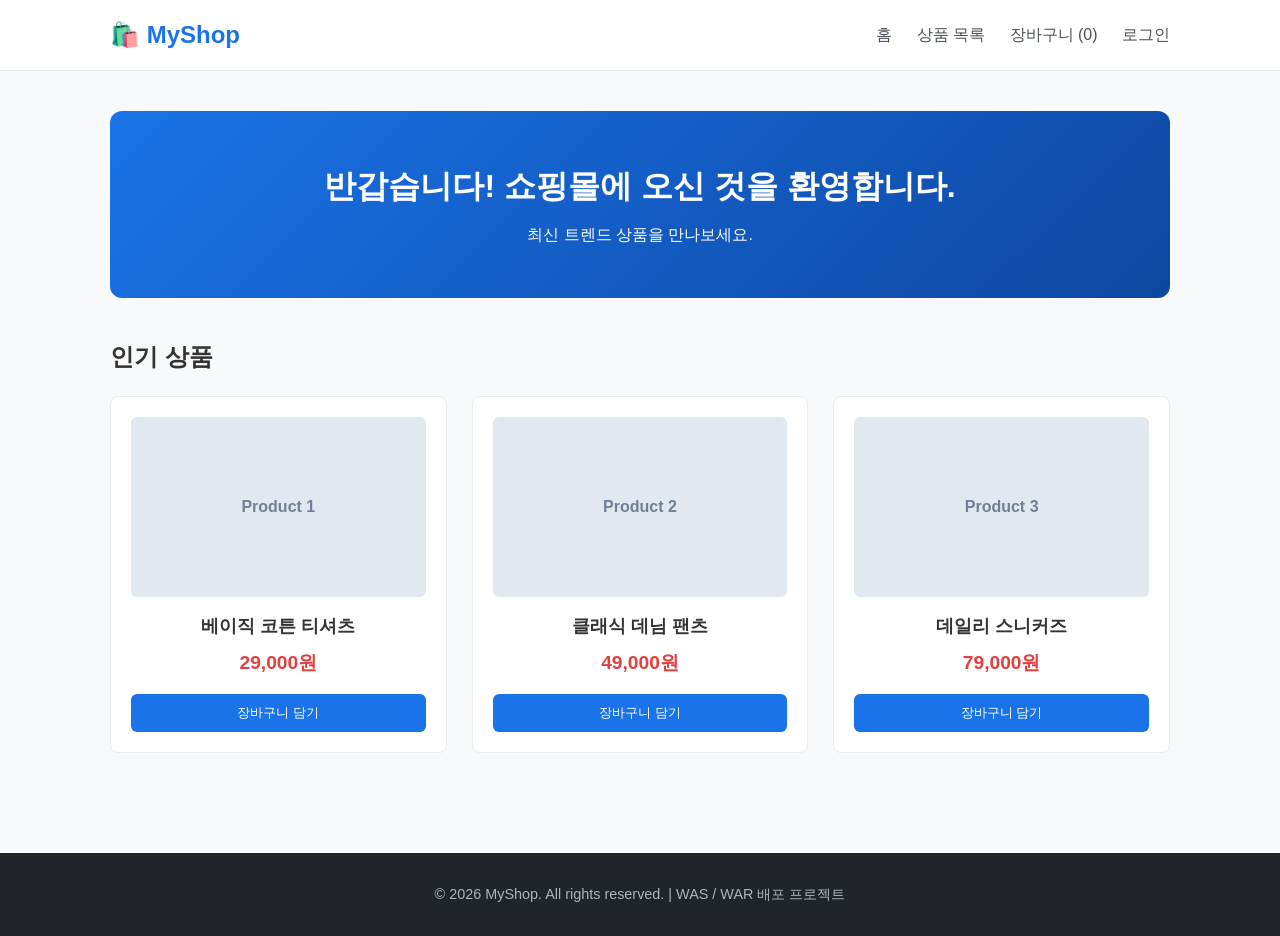
==== src/main/webapp/index.html @ 05b36790 "Sample Codes 1" ====
<!DOCTYPE html>
<html lang="ko">
<head>
    <meta charset="UTF-8">
    <meta name="viewport" content="width=device-width, initial-scale=1.0">
    <title>Shopping Mall</title>
    <link rel="stylesheet" href="css/style.css">
</head>
<body>
    <header class="header">
        <div class="container header-container">
            <h1 class="logo">🛍️ MyShop</h1>
            <nav class="nav">
                <a href="#home">홈</a>
                <a href="#products">상품 목록</a>
                <a href="#cart">장바구니 (<span id="cart-count">0</span>)</a>
                <a href="#login">로그인</a>
            </nav>
        </div>
    </header>

    <main class="container main-content">
        <section class="hero">
            <h2>반갑습니다! 쇼핑몰에 오신 것을 환영합니다.</h2>
            <p>최신 트렌드 상품을 만나보세요.</p>
        </section>

        <section id="products" class="products-section">
            <h3>인기 상품</h3>
            <div class="product-grid" id="product-list">
                <!-- 상품 아이템 예시 -->
                <div class="product-card">
                    <div class="product-img-placeholder">Product 1</div>
                    <h4>베이직 코튼 티셔츠</h4>
                    <p class="price">29,000원</p>
                    <button class="btn-cart" onclick="addToCart('베이직 코튼 티셔츠')">장바구니 담기</button>
                </div>
                <div class="product-card">
                    <div class="product-img-placeholder">Product 2</div>
                    <h4>클래식 데님 팬츠</h4>
                    <p class="price">49,000원</p>
                    <button class="btn-cart" onclick="addToCart('클래식 데님 팬츠')">장바구니 담기</button>
                </div>
                <div class="product-card">
                    <div class="product-img-placeholder">Product 3</div>
                    <h4>데일리 스니커즈</h4>
                    <p class="price">79,000원</p>
                    <button class="btn-cart" onclick="addToCart('데일리 스니커즈')">장바구니 담기</button>
                </div>
            </div>
        </section>
    </main>

    <footer class="footer">
        <div class="container">
            <p>&copy; 2026 MyShop. All rights reserved. | WAS / WAR 배포 프로젝트</p>
        </div>
    </footer>

    <script src="js/app.js"></script>
</body>
</html>
---- src/main/webapp/css/style.css ----
* {
    box-sizing: border-box;
    margin: 0;
    padding: 0;
}

body {
    font-family: -apple-system, BlinkMacSystemFont, "Segoe UI", Roboto, "Helvetica Neue", Arial, sans-serif;
    color: #333;
    background-color: #f8f9fa;
    line-height: 1.6;
}

.container {
    max-width: 1100px;
    margin: 0 auto;
    padding: 0 20px;
}

/* Header */
.header {
    background-color: #ffffff;
    border-bottom: 1px solid #e9ecef;
    position: sticky;
    top: 0;
    z-index: 100;
}

.header-container {
    display: flex;
    justify-content: space-between;
    align-items: center;
    height: 70px;
}

.logo {
    font-size: 1.5rem;
    font-weight: bold;
    color: #1a73e8;
}

.nav a {
    margin-left: 20px;
    text-decoration: none;
    color: #495057;
    font-weight: 500;
    transition: color 0.2s;
}

.nav a:hover {
    color: #1a73e8;
}

/* Main */
.main-content {
    padding: 40px 20px;
}

.hero {
    background: linear-gradient(135deg, #1a73e8 0%, #0d47a1 100%);
    color: #ffffff;
    padding: 50px 30px;
    border-radius: 12px;
    text-align: center;
    margin-bottom: 40px;
}

.hero h2 {
    font-size: 2rem;
    margin-bottom: 10px;
}

/* Products */
.products-section h3 {
    font-size: 1.5rem;
    margin-bottom: 20px;
}

.product-grid {
    display: grid;
    grid-template-columns: repeat(auto-fill, minmax(260px, 1fr));
    gap: 25px;
}

.product-card {
    background-color: #ffffff;
    border: 1px solid #e9ecef;
    border-radius: 8px;
    padding: 20px;
    text-align: center;
    transition: transform 0.2s, box-shadow 0.2s;
}

.product-card:hover {
    transform: translateY(-4px);
    box-shadow: 0 10px 20px rgba(0, 0, 0, 0.08);
}

.product-img-placeholder {
    height: 180px;
    background-color: #e2e8f0;
    border-radius: 6px;
    display: flex;
    align-items: center;
    justify-content: center;
    color: #718096;
    font-weight: bold;
    margin-bottom: 15px;
}

.product-card h4 {
    font-size: 1.1rem;
    margin-bottom: 8px;
}

.price {
    font-size: 1.2rem;
    font-weight: bold;
    color: #e53e3e;
    margin-bottom: 15px;
}

.btn-cart {
    background-color: #1a73e8;
    color: white;
    border: none;
    padding: 10px 18px;
    border-radius: 6px;
    cursor: pointer;
    font-weight: 500;
    width: 100%;
    transition: background-color 0.2s;
}

.btn-cart:hover {
    background-color: #1557b0;
}

/* Footer */
.footer {
    background-color: #212529;
    color: #adb5bd;
    text-align: center;
    padding: 30px 0;
    margin-top: 60px;
    font-size: 0.9rem;
}
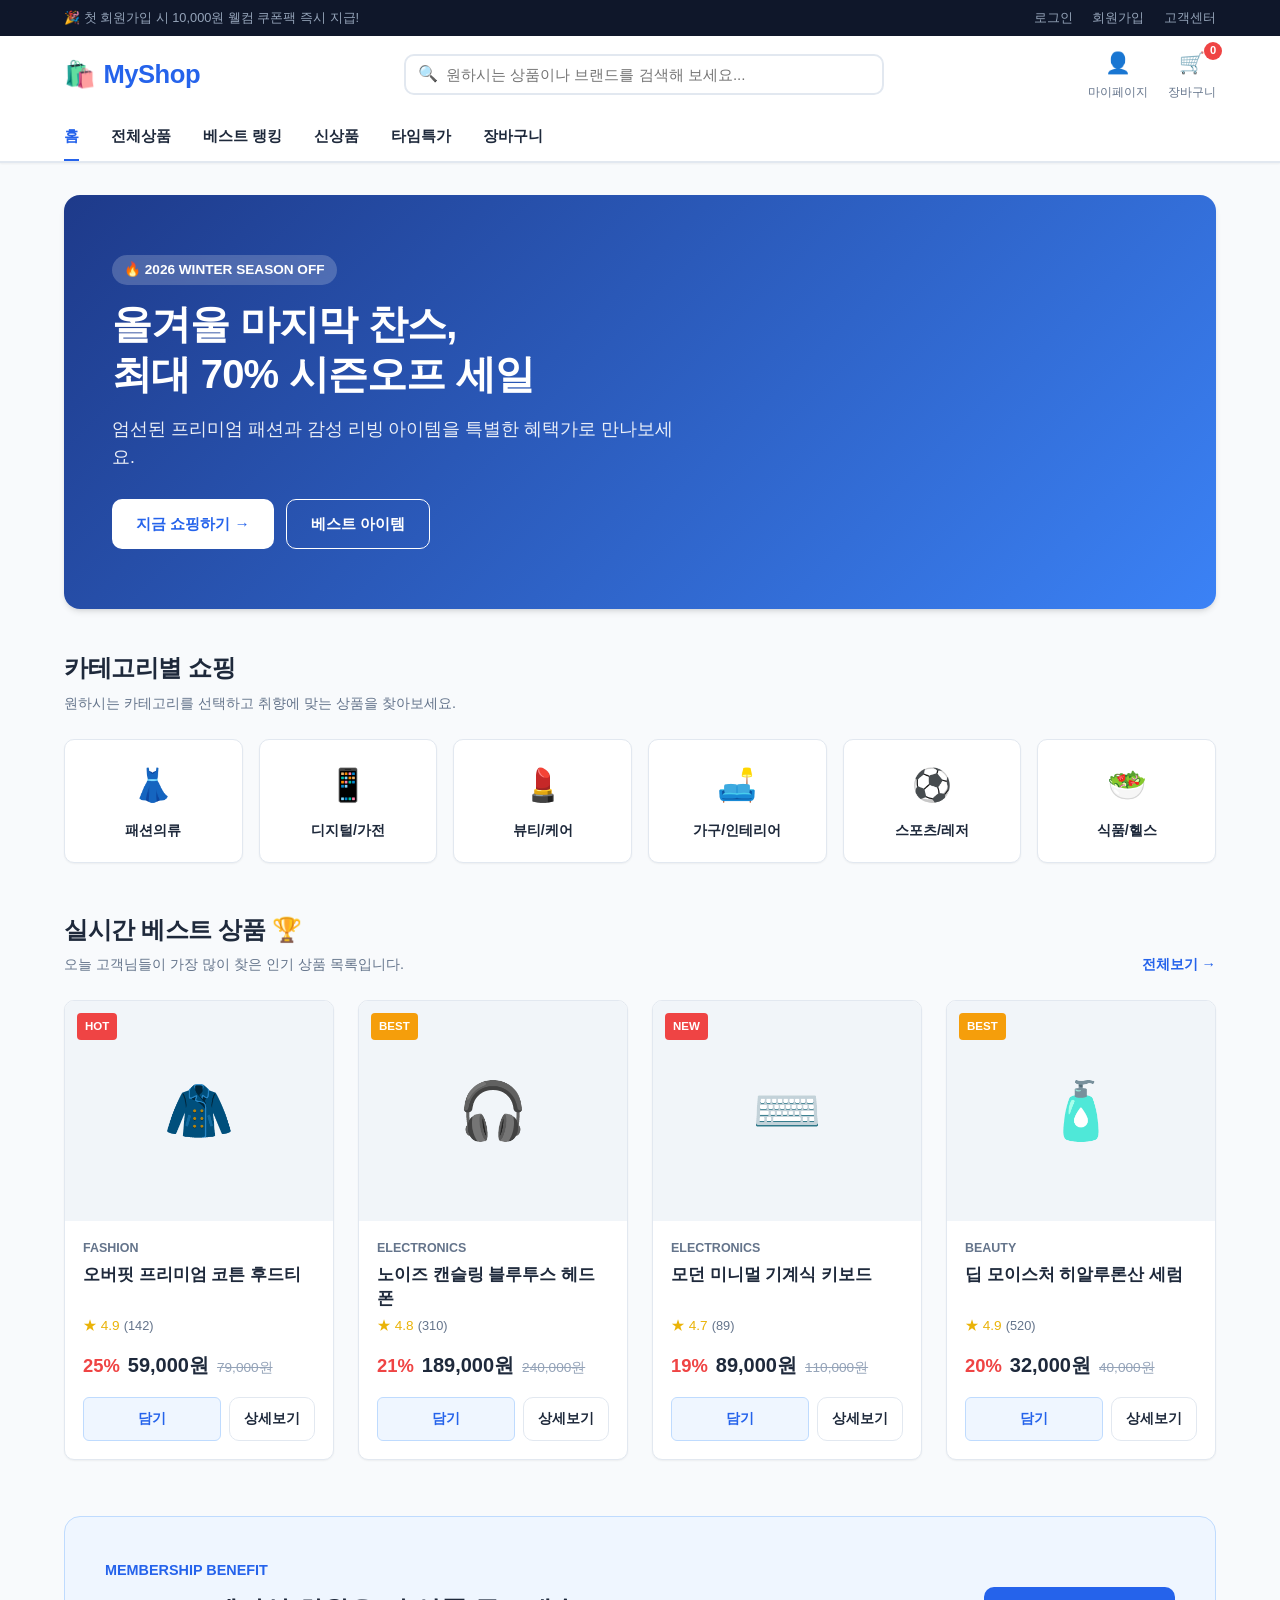
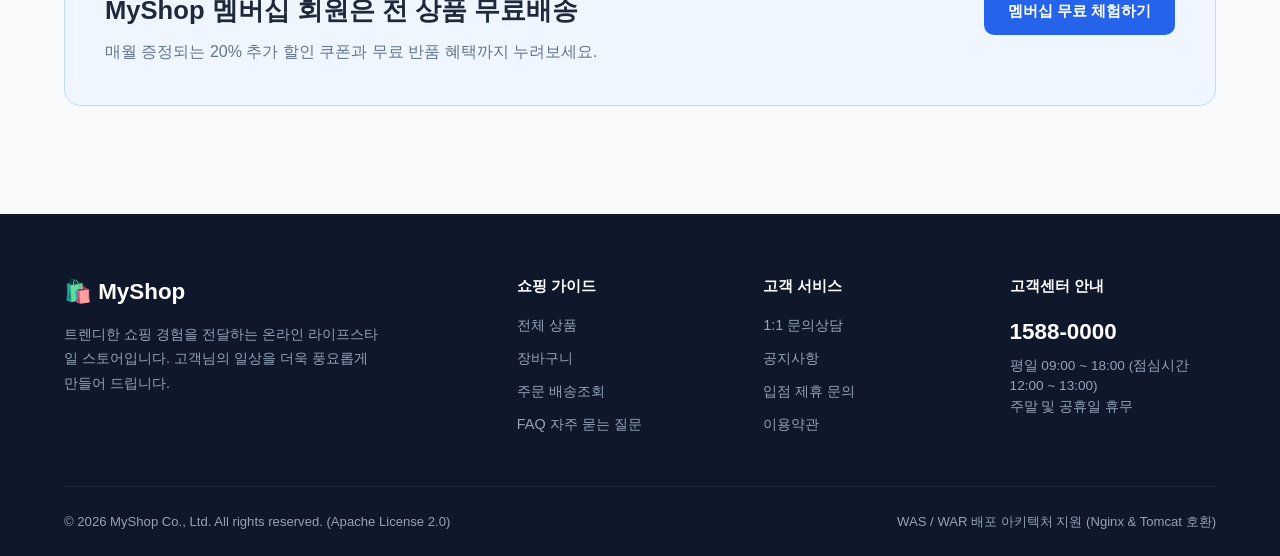
==== commit 7814c8d0: "[TB-6] Added Desigin and Enhanced" ====
--- a/src/main/webapp/index.html
+++ b/src/main/webapp/index.html
@@ -3,61 +3,190 @@
 <head>
     <meta charset="UTF-8">
     <meta name="viewport" content="width=device-width, initial-scale=1.0">
-    <title>Shopping Mall</title>
+    <title>MyShop - 트렌디 쇼핑의 시작</title>
     <link rel="stylesheet" href="css/style.css">
 </head>
 <body>
+    <!-- Top Bar -->
+    <div class="top-bar">
+        <div class="container">
+            <span>🎉 첫 회원가입 시 10,000원 웰컴 쿠폰팩 즉시 지급!</span>
+            <div class="top-bar-links">
+                <a href="login.html">로그인</a>
+                <a href="login.html?tab=signup">회원가입</a>
+                <a href="#">고객센터</a>
+            </div>
+        </div>
+    </div>
+
+    <!-- Header -->
     <header class="header">
-        <div class="container header-container">
-            <h1 class="logo">🛍️ MyShop</h1>
-            <nav class="nav">
-                <a href="#home">홈</a>
-                <a href="#products">상품 목록</a>
-                <a href="#cart">장바구니 (<span id="cart-count">0</span>)</a>
-                <a href="#login">로그인</a>
-            </nav>
+        <div class="container header-main">
+            <a href="index.html" class="logo">
+                <span>🛍️</span> MyShop
+            </a>
+
+            <div class="search-bar">
+                <span class="search-icon">🔍</span>
+                <input type="text" placeholder="원하시는 상품이나 브랜드를 검색해 보세요...">
+            </div>
+
+            <div class="nav-actions">
+                <a href="login.html" class="nav-btn">
+                    <span style="font-size: 1.3rem;">👤</span>
+                    <span>마이페이지</span>
+                </a>
+                <a href="cart.html" class="nav-btn">
+                    <span style="font-size: 1.3rem;">🛒</span>
+                    <span>장바구니</span>
+                    <span class="badge-count">0</span>
+                </a>
+            </div>
         </div>
+
+        <!-- GNB Navigation -->
+        <nav class="gnb-menu">
+            <div class="container">
+                <ul>
+                    <li><a href="index.html" class="active">홈</a></li>
+                    <li><a href="products.html">전체상품</a></li>
+                    <li><a href="products.html?filter=best">베스트 랭킹</a></li>
+                    <li><a href="products.html?filter=new">신상품</a></li>
+                    <li><a href="products.html?filter=sale">타임특가</a></li>
+                    <li><a href="cart.html">장바구니</a></li>
+                </ul>
+            </div>
+        </nav>
     </header>
 
-    <main class="container main-content">
-        <section class="hero">
-            <h2>반갑습니다! 쇼핑몰에 오신 것을 환영합니다.</h2>
-            <p>최신 트렌드 상품을 만나보세요.</p>
-        </section>
+    <!-- Main Content -->
+    <main class="main-wrapper">
+        <div class="container">
+            <!-- Hero Banner -->
+            <section class="hero-banner">
+                <div class="hero-content">
+                    <span class="hero-tag">🔥 2026 WINTER SEASON OFF</span>
+                    <h2 class="hero-title">올겨울 마지막 찬스,<br>최대 70% 시즌오프 세일</h2>
+                    <p class="hero-desc">엄선된 프리미엄 패션과 감성 리빙 아이템을 특별한 혜택가로 만나보세요.</p>
+                    <div style="display: flex; gap: 12px;">
+                        <a href="products.html" class="btn btn-white">지금 쇼핑하기 →</a>
+                        <a href="products.html?filter=best" class="btn btn-outline" style="border-color: white; color: white;">베스트 아이템</a>
+                    </div>
+                </div>
+            </section>
 
-        <section id="products" class="products-section">
-            <h3>인기 상품</h3>
-            <div class="product-grid" id="product-list">
-                <!-- 상품 아이템 예시 -->
-                <div class="product-card">
-                    <div class="product-img-placeholder">Product 1</div>
-                    <h4>베이직 코튼 티셔츠</h4>
-                    <p class="price">29,000원</p>
-                    <button class="btn-cart" onclick="addToCart('베이직 코튼 티셔츠')">장바구니 담기</button>
-                </div>
-                <div class="product-card">
-                    <div class="product-img-placeholder">Product 2</div>
-                    <h4>클래식 데님 팬츠</h4>
-                    <p class="price">49,000원</p>
-                    <button class="btn-cart" onclick="addToCart('클래식 데님 팬츠')">장바구니 담기</button>
-                </div>
-                <div class="product-card">
-                    <div class="product-img-placeholder">Product 3</div>
-                    <h4>데일리 스니커즈</h4>
-                    <p class="price">79,000원</p>
-                    <button class="btn-cart" onclick="addToCart('데일리 스니커즈')">장바구니 담기</button>
+            <!-- Category Grid -->
+            <div class="section-title-wrap">
+                <div>
+                    <h3 class="section-title">카테고리별 쇼핑</h3>
+                    <p class="section-sub">원하시는 카테고리를 선택하고 취향에 맞는 상품을 찾아보세요.</p>
                 </div>
             </div>
-        </section>
+
+            <div class="categories-grid">
+                <a href="products.html?cat=fashion" class="category-item">
+                    <div class="category-icon">👗</div>
+                    <div class="category-name">패션의류</div>
+                </a>
+                <a href="products.html?cat=electronics" class="category-item">
+                    <div class="category-icon">📱</div>
+                    <div class="category-name">디지털/가전</div>
+                </a>
+                <a href="products.html?cat=beauty" class="category-item">
+                    <div class="category-icon">💄</div>
+                    <div class="category-name">뷰티/케어</div>
+                </a>
+                <a href="products.html?cat=living" class="category-item">
+                    <div class="category-icon">🛋️</div>
+                    <div class="category-name">가구/인테리어</div>
+                </a>
+                <a href="products.html?cat=sports" class="category-item">
+                    <div class="category-icon">⚽</div>
+                    <div class="category-name">스포츠/레저</div>
+                </a>
+                <a href="products.html?cat=food" class="category-item">
+                    <div class="category-icon">🥗</div>
+                    <div class="category-name">식품/헬스</div>
+                </a>
+            </div>
+
+            <!-- Best Items Section -->
+            <div class="section-title-wrap">
+                <div>
+                    <h3 class="section-title">실시간 베스트 상품 🏆</h3>
+                    <p class="section-sub">오늘 고객님들이 가장 많이 찾은 인기 상품 목록입니다.</p>
+                </div>
+                <a href="products.html" class="see-all-link">전체보기 →</a>
+            </div>
+
+            <div class="product-grid" id="main-product-grid">
+                <!-- Dynamically loaded via app.js -->
+            </div>
+
+            <!-- Promo Banner -->
+            <section style="background: #eff6ff; border: 1px solid #bfdbfe; border-radius: var(--radius-lg); padding: 40px; margin-bottom: 48px; display: flex; justify-content: space-between; align-items: center;">
+                <div>
+                    <span style="color: #2563eb; font-weight: 700; font-size: 0.9rem;">MEMBERSHIP BENEFIT</span>
+                    <h3 style="font-size: 1.6rem; font-weight: 800; margin: 8px 0;">MyShop 멤버십 회원은 전 상품 무료배송</h3>
+                    <p style="color: #64748b;">매월 증정되는 20% 추가 할인 쿠폰과 무료 반품 혜택까지 누려보세요.</p>
+                </div>
+                <a href="login.html?tab=signup" class="btn btn-primary">멤버십 무료 체험하기</a>
+            </section>
+        </div>
     </main>
 
+    <!-- Footer -->
     <footer class="footer">
         <div class="container">
-            <p>&copy; 2026 MyShop. All rights reserved. | WAS / WAR 배포 프로젝트</p>
+            <div class="footer-grid">
+                <div>
+                    <div class="footer-logo">🛍️ MyShop</div>
+                    <p class="footer-desc">
+                        트렌디한 쇼핑 경험을 전달하는 온라인 라이프스타일 스토어입니다. 
+                        고객님의 일상을 더욱 풍요롭게 만들어 드립니다.
+                    </p>
+                </div>
+                <div>
+                    <h4 class="footer-title">쇼핑 가이드</h4>
+                    <ul class="footer-links">
+                        <li><a href="products.html">전체 상품</a></li>
+                        <li><a href="cart.html">장바구니</a></li>
+                        <li><a href="login.html">주문 배송조회</a></li>
+                        <li><a href="#">FAQ 자주 묻는 질문</a></li>
+                    </ul>
+                </div>
+                <div>
+                    <h4 class="footer-title">고객 서비스</h4>
+                    <ul class="footer-links">
+                        <li><a href="#">1:1 문의상담</a></li>
+                        <li><a href="#">공지사항</a></li>
+                        <li><a href="#">입점 제휴 문의</a></li>
+                        <li><a href="#">이용약관</a></li>
+                    </ul>
+                </div>
+                <div>
+                    <h4 class="footer-title">고객센터 안내</h4>
+                    <p style="font-size: 1.4rem; font-weight: 800; color: white; margin-bottom: 6px;">1588-0000</p>
+                    <p style="font-size: 0.85rem; line-height: 1.5;">
+                        평일 09:00 ~ 18:00 (점심시간 12:00 ~ 13:00)<br>
+                        주말 및 공휴일 휴무
+                    </p>
+                </div>
+            </div>
+
+            <div class="footer-bottom">
+                <span>&copy; 2026 MyShop Co., Ltd. All rights reserved. (Apache License 2.0)</span>
+                <span>WAS / WAR 배포 아키텍처 지원 (Nginx &amp; Tomcat 호환)</span>
+            </div>
         </div>
     </footer>
 
     <script src="js/app.js"></script>
+    <script>
+        document.addEventListener("DOMContentLoaded", () => {
+            // Render first 4 best products on main
+            renderProductCards(PRODUCTS_DATA.slice(0, 4), "main-product-grid");
+        });
+    </script>
 </body>
 </html>
-
--- a/src/main/webapp/css/style.css
+++ b/src/main/webapp/css/style.css
@@ -1,148 +1,853 @@
+/* ===================================================
+   Shopping Mall Modern Design System
+   =================================================== */
+
+:root {
+  --primary: #2563eb;
+  --primary-hover: #1d4ed8;
+  --primary-light: #eff6ff;
+  --accent: #f59e0b;
+  --danger: #ef4444;
+  --success: #10b981;
+  --dark: #0f172a;
+  --text-main: #1e293b;
+  --text-muted: #64748b;
+  --bg-main: #f8fafc;
+  --bg-card: #ffffff;
+  --border: #e2e8f0;
+  --border-focus: #93c5fd;
+  --radius-sm: 6px;
+  --radius-md: 10px;
+  --radius-lg: 16px;
+  --shadow-sm: 0 1px 2px 0 rgba(0, 0, 0, 0.05);
+  --shadow-md: 0 4px 6px -1px rgba(0, 0, 0, 0.1), 0 2px 4px -2px rgba(0, 0, 0, 0.1);
+  --shadow-lg: 0 10px 15px -3px rgba(0, 0, 0, 0.1), 0 4px 6px -4px rgba(0, 0, 0, 0.1);
+}
+
 * {
-    box-sizing: border-box;
-    margin: 0;
-    padding: 0;
+  box-sizing: border-box;
+  margin: 0;
+  padding: 0;
 }
 
 body {
-    font-family: -apple-system, BlinkMacSystemFont, "Segoe UI", Roboto, "Helvetica Neue", Arial, sans-serif;
-    color: #333;
-    background-color: #f8f9fa;
-    line-height: 1.6;
+  font-family: -apple-system, BlinkMacSystemFont, "Pretendard", "Segoe UI", Roboto, "Helvetica Neue", Arial, sans-serif;
+  color: var(--text-main);
+  background-color: var(--bg-main);
+  line-height: 1.6;
+  min-height: 100vh;
+  display: flex;
+  flex-direction: column;
+}
+
+a {
+  color: inherit;
+  text-decoration: none;
+}
+
+button {
+  font-family: inherit;
+  cursor: pointer;
 }
 
 .container {
-    max-width: 1100px;
-    margin: 0 auto;
-    padding: 0 20px;
-}
-
-/* Header */
+  max-width: 1200px;
+  margin: 0 auto;
+  padding: 0 24px;
+  width: 100%;
+}
+
+/* ---------------- Top Banner ---------------- */
+.top-bar {
+  background: var(--dark);
+  color: #94a3b8;
+  font-size: 0.8rem;
+  padding: 8px 0;
+}
+.top-bar .container {
+  display: flex;
+  justify-content: space-between;
+  align-items: center;
+}
+.top-bar-links a {
+  margin-left: 16px;
+  transition: color 0.2s;
+}
+.top-bar-links a:hover {
+  color: #fff;
+}
+
+/* ---------------- Header & GNB ---------------- */
 .header {
-    background-color: #ffffff;
-    border-bottom: 1px solid #e9ecef;
-    position: sticky;
-    top: 0;
-    z-index: 100;
-}
-
-.header-container {
-    display: flex;
-    justify-content: space-between;
-    align-items: center;
-    height: 70px;
-}
-
+  background: #ffffff;
+  border-bottom: 1px solid var(--border);
+  position: sticky;
+  top: 0;
+  z-index: 100;
+  box-shadow: var(--shadow-sm);
+}
+.header-main {
+  display: flex;
+  align-items: center;
+  justify-content: space-between;
+  gap: 24px;
+  height: 76px;
+}
 .logo {
-    font-size: 1.5rem;
-    font-weight: bold;
-    color: #1a73e8;
-}
-
-.nav a {
-    margin-left: 20px;
-    text-decoration: none;
-    color: #495057;
-    font-weight: 500;
-    transition: color 0.2s;
-}
-
-.nav a:hover {
-    color: #1a73e8;
-}
-
-/* Main */
-.main-content {
-    padding: 40px 20px;
-}
-
-.hero {
-    background: linear-gradient(135deg, #1a73e8 0%, #0d47a1 100%);
-    color: #ffffff;
-    padding: 50px 30px;
-    border-radius: 12px;
-    text-align: center;
-    margin-bottom: 40px;
-}
-
-.hero h2 {
-    font-size: 2rem;
-    margin-bottom: 10px;
-}
-
-/* Products */
-.products-section h3 {
-    font-size: 1.5rem;
-    margin-bottom: 20px;
-}
-
+  font-size: 1.6rem;
+  font-weight: 800;
+  color: var(--primary);
+  display: flex;
+  align-items: center;
+  gap: 8px;
+  letter-spacing: -0.5px;
+}
+.search-bar {
+  flex: 1;
+  max-width: 480px;
+  position: relative;
+  display: flex;
+}
+.search-bar input {
+  width: 100%;
+  padding: 10px 16px 10px 40px;
+  border: 2px solid var(--border);
+  border-radius: var(--radius-md);
+  font-size: 0.95rem;
+  outline: none;
+  transition: border-color 0.2s, box-shadow 0.2s;
+}
+.search-bar input:focus {
+  border-color: var(--primary);
+  box-shadow: 0 0 0 3px rgba(37, 99, 235, 0.15);
+}
+.search-icon {
+  position: absolute;
+  left: 14px;
+  top: 50%;
+  transform: translateY(-50%);
+  color: var(--text-muted);
+}
+.nav-actions {
+  display: flex;
+  align-items: center;
+  gap: 20px;
+}
+.nav-btn {
+  display: flex;
+  flex-direction: column;
+  align-items: center;
+  font-size: 0.78rem;
+  color: var(--text-muted);
+  gap: 3px;
+  position: relative;
+  transition: color 0.2s;
+}
+.nav-btn:hover {
+  color: var(--primary);
+}
+.badge-count {
+  position: absolute;
+  top: -4px;
+  right: -6px;
+  background: var(--danger);
+  color: white;
+  font-size: 0.7rem;
+  font-weight: 700;
+  width: 18px;
+  height: 18px;
+  border-radius: 50%;
+  display: flex;
+  align-items: center;
+  justify-content: center;
+}
+
+/* Navigation Menu */
+.gnb-menu {
+  background: #ffffff;
+  border-bottom: 1px solid var(--border);
+}
+.gnb-menu ul {
+  display: flex;
+  list-style: none;
+  gap: 32px;
+  padding: 12px 0;
+  font-weight: 600;
+  font-size: 0.95rem;
+}
+.gnb-menu a {
+  padding: 4px 0;
+  position: relative;
+  transition: color 0.2s;
+}
+.gnb-menu a:hover,
+.gnb-menu a.active {
+  color: var(--primary);
+}
+.gnb-menu a.active::after {
+  content: "";
+  position: absolute;
+  bottom: -13px;
+  left: 0;
+  width: 100%;
+  height: 2px;
+  background: var(--primary);
+}
+
+/* ---------------- Main Container ---------------- */
+.main-wrapper {
+  flex: 1;
+  padding: 32px 0 60px;
+}
+
+/* ---------------- Hero Slider / Banner ---------------- */
+.hero-banner {
+  background: linear-gradient(135deg, #1e3a8a 0%, #3b82f6 100%);
+  color: white;
+  border-radius: var(--radius-lg);
+  padding: 60px 48px;
+  position: relative;
+  overflow: hidden;
+  margin-bottom: 40px;
+  box-shadow: var(--shadow-md);
+}
+.hero-content {
+  max-width: 580px;
+  z-index: 2;
+  position: relative;
+}
+.hero-tag {
+  display: inline-block;
+  background: rgba(255, 255, 255, 0.2);
+  backdrop-filter: blur(4px);
+  padding: 4px 12px;
+  border-radius: 20px;
+  font-size: 0.85rem;
+  font-weight: 600;
+  margin-bottom: 14px;
+}
+.hero-title {
+  font-size: 2.5rem;
+  font-weight: 800;
+  line-height: 1.25;
+  margin-bottom: 16px;
+  letter-spacing: -0.8px;
+}
+.hero-desc {
+  font-size: 1.1rem;
+  opacity: 0.9;
+  margin-bottom: 28px;
+}
+.btn {
+  display: inline-flex;
+  align-items: center;
+  justify-content: center;
+  gap: 8px;
+  padding: 12px 24px;
+  border-radius: var(--radius-md);
+  font-weight: 600;
+  font-size: 0.95rem;
+  transition: all 0.2s ease;
+  border: none;
+}
+.btn-primary {
+  background: var(--primary);
+  color: white;
+}
+.btn-primary:hover {
+  background: var(--primary-hover);
+  transform: translateY(-1px);
+}
+.btn-white {
+  background: white;
+  color: var(--primary);
+}
+.btn-white:hover {
+  background: #f1f5f9;
+  transform: translateY(-2px);
+  box-shadow: var(--shadow-md);
+}
+.btn-outline {
+  border: 1.5px solid var(--border);
+  background: transparent;
+  color: var(--text-main);
+}
+.btn-outline:hover {
+  border-color: var(--primary);
+  color: var(--primary);
+}
+.btn-danger {
+  background: var(--danger);
+  color: white;
+}
+.btn-danger:hover {
+  background: #dc2626;
+}
+
+/* ---------------- Category Quick Grid ---------------- */
+.section-title-wrap {
+  display: flex;
+  justify-content: space-between;
+  align-items: flex-end;
+  margin-bottom: 24px;
+}
+.section-title {
+  font-size: 1.5rem;
+  font-weight: 800;
+  letter-spacing: -0.4px;
+}
+.section-sub {
+  color: var(--text-muted);
+  font-size: 0.9rem;
+  margin-top: 4px;
+}
+.see-all-link {
+  color: var(--primary);
+  font-weight: 600;
+  font-size: 0.9rem;
+}
+
+.categories-grid {
+  display: grid;
+  grid-template-columns: repeat(6, 1fr);
+  gap: 16px;
+  margin-bottom: 48px;
+}
+.category-item {
+  background: var(--bg-card);
+  border: 1px solid var(--border);
+  border-radius: var(--radius-md);
+  padding: 20px 12px;
+  text-align: center;
+  transition: all 0.2s;
+  box-shadow: var(--shadow-sm);
+}
+.category-item:hover {
+  transform: translateY(-4px);
+  border-color: var(--primary);
+  box-shadow: var(--shadow-md);
+}
+.category-icon {
+  font-size: 2rem;
+  margin-bottom: 8px;
+}
+.category-name {
+  font-size: 0.9rem;
+  font-weight: 600;
+}
+
+/* ---------------- Product Card Grid ---------------- */
 .product-grid {
-    display: grid;
-    grid-template-columns: repeat(auto-fill, minmax(260px, 1fr));
-    gap: 25px;
-}
-
+  display: grid;
+  grid-template-columns: repeat(4, 1fr);
+  gap: 24px;
+  margin-bottom: 56px;
+}
 .product-card {
-    background-color: #ffffff;
-    border: 1px solid #e9ecef;
-    border-radius: 8px;
-    padding: 20px;
-    text-align: center;
-    transition: transform 0.2s, box-shadow 0.2s;
-}
-
+  background: var(--bg-card);
+  border: 1px solid var(--border);
+  border-radius: var(--radius-md);
+  overflow: hidden;
+  display: flex;
+  flex-direction: column;
+  transition: all 0.25s ease;
+  box-shadow: var(--shadow-sm);
+  position: relative;
+}
 .product-card:hover {
-    transform: translateY(-4px);
-    box-shadow: 0 10px 20px rgba(0, 0, 0, 0.08);
-}
-
-.product-img-placeholder {
-    height: 180px;
-    background-color: #e2e8f0;
-    border-radius: 6px;
-    display: flex;
-    align-items: center;
-    justify-content: center;
-    color: #718096;
-    font-weight: bold;
-    margin-bottom: 15px;
-}
-
-.product-card h4 {
-    font-size: 1.1rem;
-    margin-bottom: 8px;
-}
-
+  transform: translateY(-6px);
+  box-shadow: var(--shadow-lg);
+  border-color: #cbd5e1;
+}
+.product-badge {
+  position: absolute;
+  top: 12px;
+  left: 12px;
+  background: var(--danger);
+  color: white;
+  padding: 4px 8px;
+  font-size: 0.72rem;
+  font-weight: 700;
+  border-radius: 4px;
+  z-index: 2;
+}
+.product-badge.best {
+  background: var(--accent);
+}
+.product-thumb {
+  height: 220px;
+  background: #f1f5f9;
+  display: flex;
+  align-items: center;
+  justify-content: center;
+  font-size: 3.5rem;
+  position: relative;
+  transition: transform 0.3s;
+}
+.product-card:hover .product-thumb {
+  transform: scale(1.03);
+}
+.product-info {
+  padding: 18px;
+  display: flex;
+  flex-direction: column;
+  flex: 1;
+}
+.product-cat {
+  font-size: 0.78rem;
+  color: var(--text-muted);
+  text-transform: uppercase;
+  font-weight: 600;
+  margin-bottom: 4px;
+}
+.product-name {
+  font-size: 1.05rem;
+  font-weight: 700;
+  line-height: 1.4;
+  margin-bottom: 8px;
+  color: var(--text-main);
+  display: -webkit-box;
+  -webkit-line-clamp: 2;
+  -webkit-box-orient: vertical;
+  overflow: hidden;
+  height: 44px;
+}
+.product-rating {
+  font-size: 0.85rem;
+  color: #eab308;
+  margin-bottom: 12px;
+  display: flex;
+  align-items: center;
+  gap: 4px;
+}
+.rating-num {
+  color: var(--text-muted);
+  font-size: 0.8rem;
+}
+.price-row {
+  display: flex;
+  align-items: baseline;
+  gap: 8px;
+  margin-top: auto;
+  margin-bottom: 16px;
+}
+.discount {
+  color: var(--danger);
+  font-size: 1.15rem;
+  font-weight: 800;
+}
 .price {
-    font-size: 1.2rem;
-    font-weight: bold;
-    color: #e53e3e;
-    margin-bottom: 15px;
-}
-
-.btn-cart {
-    background-color: #1a73e8;
-    color: white;
-    border: none;
-    padding: 10px 18px;
-    border-radius: 6px;
-    cursor: pointer;
-    font-weight: 500;
+  font-size: 1.25rem;
+  font-weight: 800;
+  color: var(--text-main);
+}
+.original-price {
+  font-size: 0.85rem;
+  color: #94a3b8;
+  text-decoration: line-through;
+}
+.card-actions {
+  display: flex;
+  gap: 8px;
+}
+.btn-card-cart {
+  flex: 1;
+  background: var(--primary-light);
+  color: var(--primary);
+  border: 1px solid #bfdbfe;
+  padding: 10px;
+  border-radius: var(--radius-sm);
+  font-weight: 600;
+  font-size: 0.88rem;
+  transition: all 0.2s;
+}
+.btn-card-cart:hover {
+  background: var(--primary);
+  color: white;
+}
+
+/* ---------------- Filter & Products Layout ---------------- */
+.layout-split {
+  display: grid;
+  grid-template-columns: 240px 1fr;
+  gap: 32px;
+}
+.filter-sidebar {
+  background: var(--bg-card);
+  border: 1px solid var(--border);
+  border-radius: var(--radius-md);
+  padding: 24px;
+  align-self: start;
+}
+.filter-group {
+  margin-bottom: 24px;
+  padding-bottom: 20px;
+  border-bottom: 1px solid var(--border);
+}
+.filter-group:last-child {
+  border-bottom: none;
+  margin-bottom: 0;
+  padding-bottom: 0;
+}
+.filter-title {
+  font-size: 0.95rem;
+  font-weight: 700;
+  margin-bottom: 14px;
+}
+.filter-list {
+  list-style: none;
+}
+.filter-list li {
+  margin-bottom: 10px;
+}
+.filter-list label {
+  display: flex;
+  align-items: center;
+  gap: 8px;
+  font-size: 0.9rem;
+  color: var(--text-muted);
+  cursor: pointer;
+}
+.filter-list label:hover {
+  color: var(--primary);
+}
+
+/* ---------------- Product Detail Page ---------------- */
+.detail-grid {
+  display: grid;
+  grid-template-columns: 1fr 1fr;
+  gap: 48px;
+  background: white;
+  border: 1px solid var(--border);
+  border-radius: var(--radius-lg);
+  padding: 40px;
+  margin-bottom: 40px;
+}
+.detail-gallery {
+  display: flex;
+  flex-direction: column;
+  gap: 16px;
+}
+.main-preview-img {
+  width: 100%;
+  height: 420px;
+  background: #f1f5f9;
+  border-radius: var(--radius-md);
+  display: flex;
+  align-items: center;
+  justify-content: center;
+  font-size: 7rem;
+  border: 1px solid var(--border);
+}
+.gallery-thumbs {
+  display: flex;
+  gap: 12px;
+}
+.thumb-btn {
+  width: 80px;
+  height: 80px;
+  background: #f8fafc;
+  border: 2px solid var(--border);
+  border-radius: var(--radius-sm);
+  display: flex;
+  align-items: center;
+  justify-content: center;
+  font-size: 1.8rem;
+  cursor: pointer;
+}
+.thumb-btn.active {
+  border-color: var(--primary);
+}
+
+.detail-info {
+  display: flex;
+  flex-direction: column;
+}
+.detail-title {
+  font-size: 1.8rem;
+  font-weight: 800;
+  margin-bottom: 12px;
+}
+.detail-price-box {
+  background: var(--bg-main);
+  padding: 18px 24px;
+  border-radius: var(--radius-md);
+  margin: 20px 0;
+}
+.detail-options {
+  display: flex;
+  flex-direction: column;
+  gap: 16px;
+  margin-bottom: 24px;
+}
+.option-label {
+  font-size: 0.9rem;
+  font-weight: 700;
+  margin-bottom: 6px;
+}
+.option-select {
+  width: 100%;
+  padding: 12px;
+  border: 1.5px solid var(--border);
+  border-radius: var(--radius-sm);
+  font-size: 0.95rem;
+  outline: none;
+}
+.quantity-control {
+  display: inline-flex;
+  align-items: center;
+  border: 1px solid var(--border);
+  border-radius: var(--radius-sm);
+}
+.quantity-btn {
+  width: 38px;
+  height: 38px;
+  background: #f1f5f9;
+  border: none;
+  font-weight: 700;
+  font-size: 1.1rem;
+}
+.quantity-input {
+  width: 50px;
+  height: 38px;
+  border: none;
+  text-align: center;
+  font-weight: 600;
+  outline: none;
+}
+
+/* ---------------- Cart Page ---------------- */
+.cart-layout {
+  display: grid;
+  grid-template-columns: 2fr 1fr;
+  gap: 32px;
+}
+.cart-table {
+  width: 100%;
+  background: white;
+  border-radius: var(--radius-md);
+  border: 1px solid var(--border);
+  border-collapse: collapse;
+  overflow: hidden;
+}
+.cart-table th {
+  background: #f8fafc;
+  padding: 16px;
+  text-align: left;
+  font-size: 0.85rem;
+  color: var(--text-muted);
+  border-bottom: 1px solid var(--border);
+}
+.cart-table td {
+  padding: 20px 16px;
+  border-bottom: 1px solid var(--border);
+  vertical-align: middle;
+}
+.cart-summary-box {
+  background: white;
+  border: 1px solid var(--border);
+  border-radius: var(--radius-md);
+  padding: 28px;
+  position: sticky;
+  top: 100px;
+  height: fit-content;
+}
+.summary-row {
+  display: flex;
+  justify-content: space-between;
+  margin-bottom: 14px;
+  font-size: 0.95rem;
+}
+.summary-total {
+  font-size: 1.25rem;
+  font-weight: 800;
+  color: var(--primary);
+  border-top: 2px dashed var(--border);
+  padding-top: 16px;
+  margin-top: 16px;
+}
+
+/* ---------------- Auth / Login Form ---------------- */
+.auth-card {
+  max-width: 440px;
+  margin: 40px auto;
+  background: white;
+  border: 1px solid var(--border);
+  border-radius: var(--radius-lg);
+  padding: 40px;
+  box-shadow: var(--shadow-md);
+}
+.auth-tabs {
+  display: flex;
+  border-bottom: 2px solid var(--border);
+  margin-bottom: 28px;
+}
+.auth-tab {
+  flex: 1;
+  text-align: center;
+  padding: 12px;
+  font-weight: 700;
+  color: var(--text-muted);
+  cursor: pointer;
+  background: none;
+  border: none;
+  font-size: 1rem;
+}
+.auth-tab.active {
+  color: var(--primary);
+  border-bottom: 2px solid var(--primary);
+  margin-bottom: -2px;
+}
+.form-group {
+  margin-bottom: 20px;
+}
+.form-group label {
+  display: block;
+  font-size: 0.88rem;
+  font-weight: 600;
+  margin-bottom: 8px;
+}
+.form-group input {
+  width: 100%;
+  padding: 12px 14px;
+  border: 1.5px solid var(--border);
+  border-radius: var(--radius-sm);
+  font-size: 0.95rem;
+  outline: none;
+  transition: border-color 0.2s;
+}
+.form-group input:focus {
+  border-color: var(--primary);
+}
+.social-login {
+  margin-top: 24px;
+  padding-top: 20px;
+  border-top: 1px solid var(--border);
+  display: flex;
+  flex-direction: column;
+  gap: 10px;
+}
+.btn-social {
+  width: 100%;
+  padding: 12px;
+  border-radius: var(--radius-sm);
+  border: 1px solid var(--border);
+  background: white;
+  font-weight: 600;
+  display: flex;
+  align-items: center;
+  justify-content: center;
+  gap: 8px;
+}
+
+/* ---------------- Toast Notification ---------------- */
+#toast {
+  position: fixed;
+  bottom: 30px;
+  right: 30px;
+  background: #1e293b;
+  color: white;
+  padding: 14px 24px;
+  border-radius: var(--radius-md);
+  box-shadow: var(--shadow-lg);
+  display: flex;
+  align-items: center;
+  gap: 12px;
+  font-weight: 500;
+  font-size: 0.95rem;
+  z-index: 9999;
+  transform: translateY(100px);
+  opacity: 0;
+  transition: all 0.3s cubic-bezier(0.16, 1, 0.3, 1);
+}
+#toast.show {
+  transform: translateY(0);
+  opacity: 1;
+}
+
+/* ---------------- Footer ---------------- */
+.footer {
+  background: #0f172a;
+  color: #94a3b8;
+  padding: 60px 0 24px;
+  margin-top: auto;
+  font-size: 0.9rem;
+}
+.footer-grid {
+  display: grid;
+  grid-template-columns: 2fr 1fr 1fr 1fr;
+  gap: 40px;
+  margin-bottom: 40px;
+}
+.footer-logo {
+  font-size: 1.4rem;
+  font-weight: 800;
+  color: white;
+  margin-bottom: 12px;
+}
+.footer-desc {
+  line-height: 1.7;
+  max-width: 320px;
+}
+.footer-title {
+  color: white;
+  font-weight: 700;
+  margin-bottom: 16px;
+  font-size: 0.95rem;
+}
+.footer-links {
+  list-style: none;
+}
+.footer-links li {
+  margin-bottom: 10px;
+}
+.footer-links a:hover {
+  color: white;
+}
+.footer-bottom {
+  border-top: 1px solid #1e293b;
+  padding-top: 24px;
+  display: flex;
+  justify-content: space-between;
+  font-size: 0.82rem;
+}
+
+/* ---------------- Responsive ---------------- */
+@media (max-width: 1024px) {
+  .product-grid {
+    grid-template-columns: repeat(3, 1fr);
+  }
+  .categories-grid {
+    grid-template-columns: repeat(3, 1fr);
+  }
+  .footer-grid {
+    grid-template-columns: 1fr 1fr;
+  }
+}
+@media (max-width: 768px) {
+  .header-main {
+    flex-wrap: wrap;
+    height: auto;
+    padding: 12px 0;
+  }
+  .search-bar {
+    order: 3;
+    max-width: 100%;
     width: 100%;
-    transition: background-color 0.2s;
-}
-
-.btn-cart:hover {
-    background-color: #1557b0;
-}
-
-/* Footer */
-.footer {
-    background-color: #212529;
-    color: #adb5bd;
-    text-align: center;
-    padding: 30px 0;
-    margin-top: 60px;
-    font-size: 0.9rem;
-}
-
+  }
+  .product-grid {
+    grid-template-columns: repeat(2, 1fr);
+    gap: 16px;
+  }
+  .layout-split,
+  .detail-grid,
+  .cart-layout {
+    grid-template-columns: 1fr;
+  }
+  .hero-title {
+    font-size: 1.8rem;
+  }
+  .hero-banner {
+    padding: 36px 24px;
+  }
+}
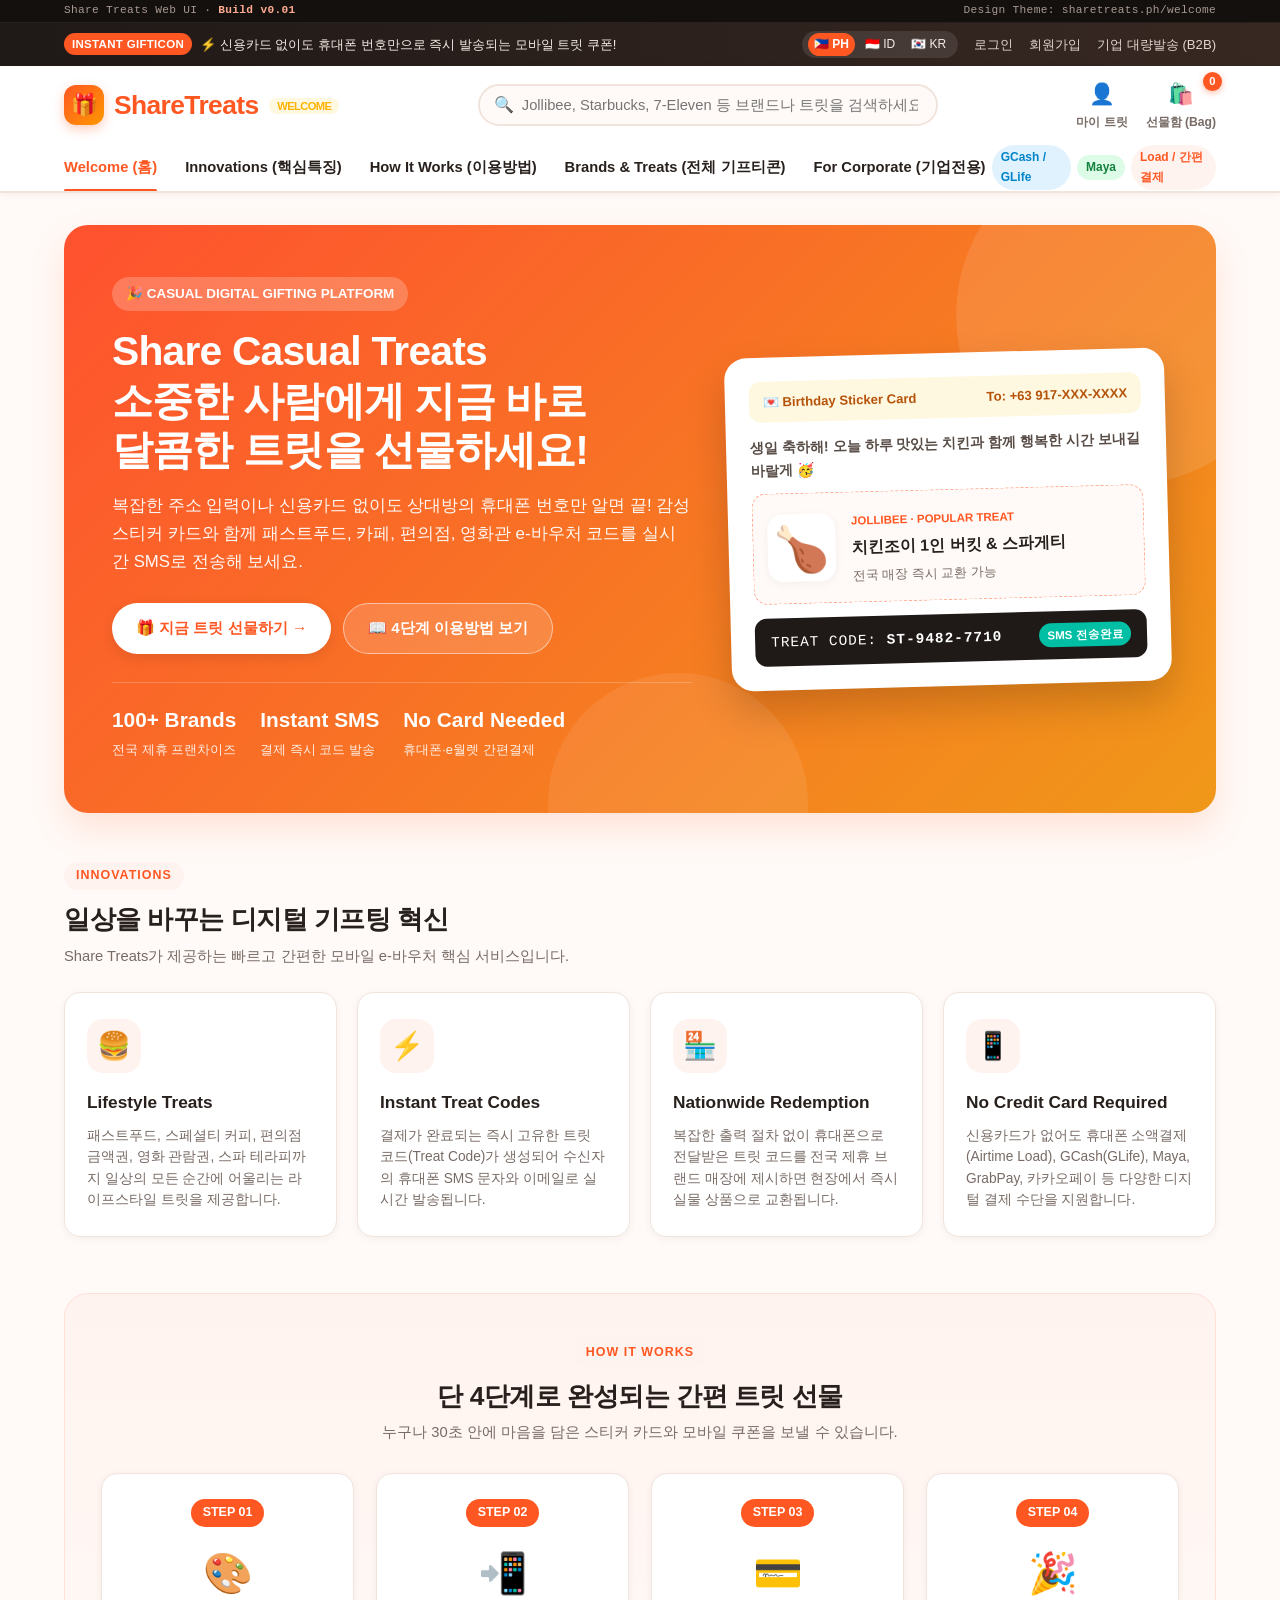
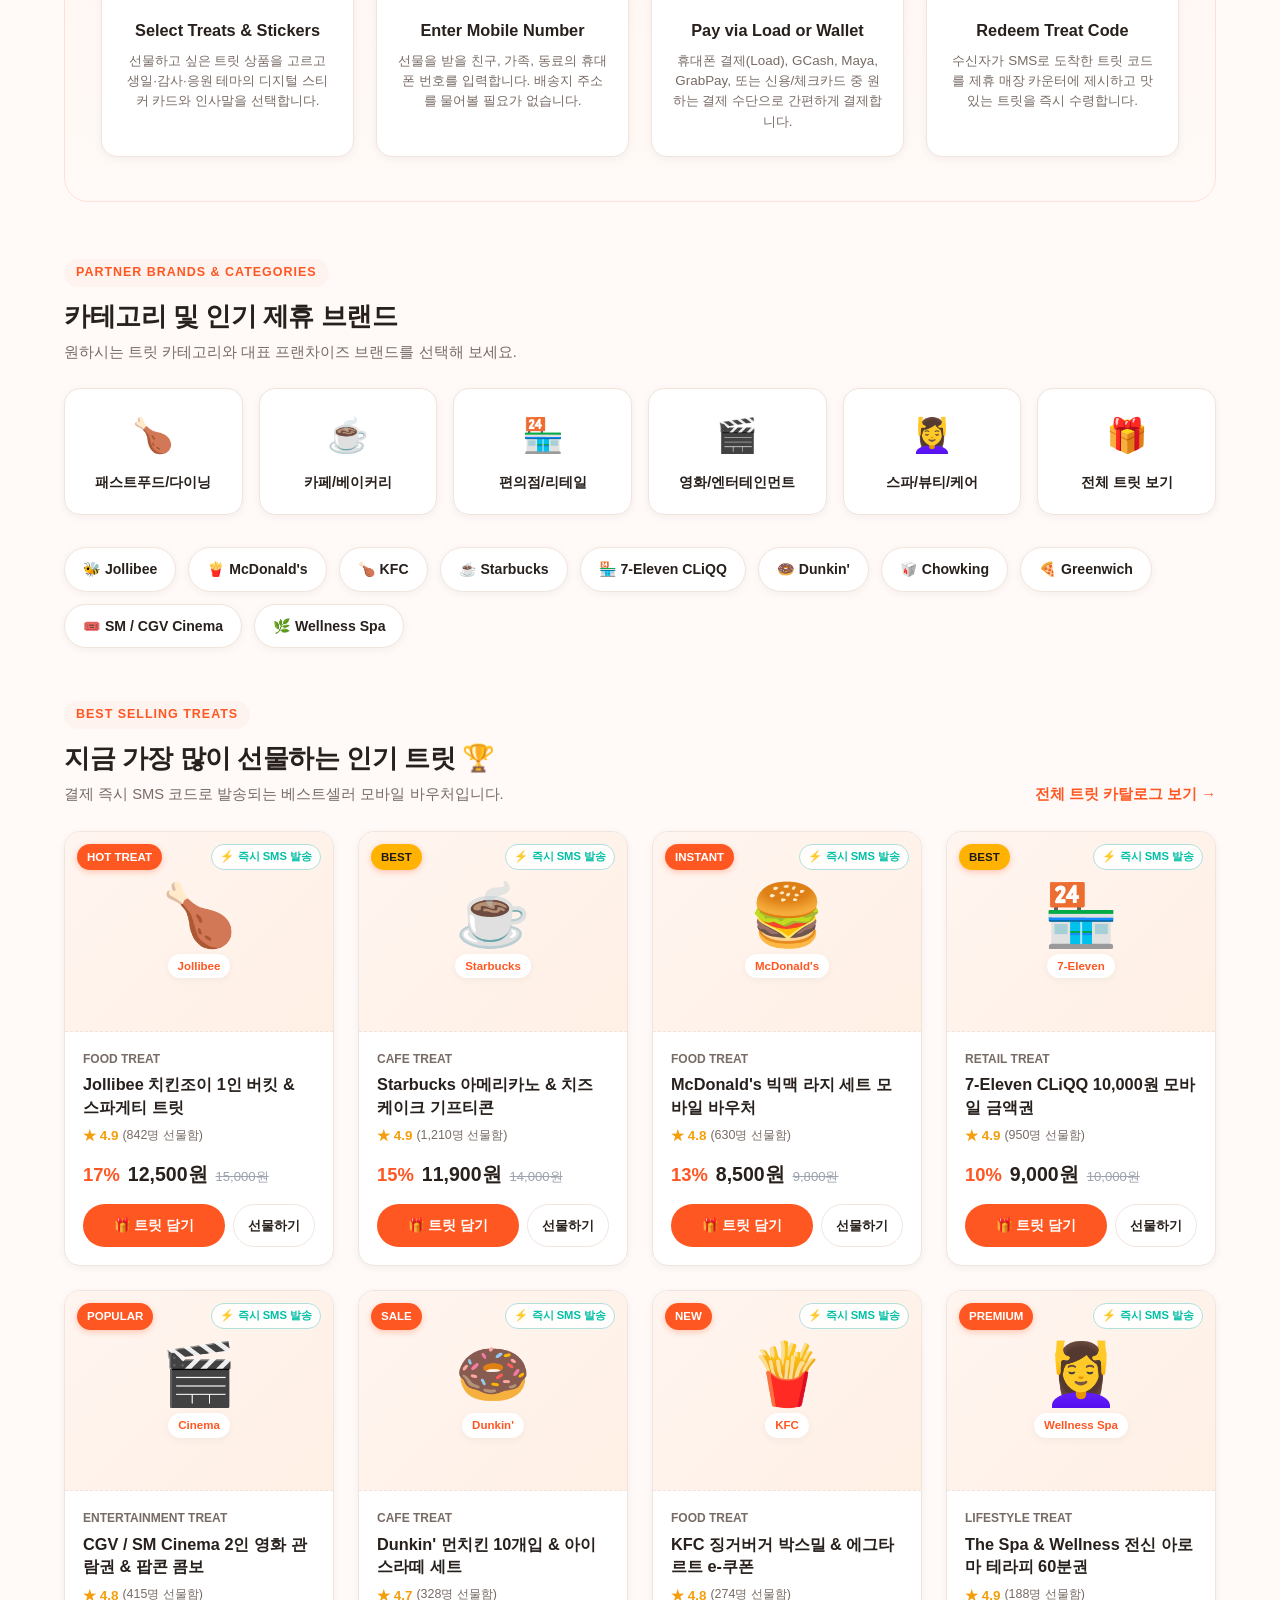
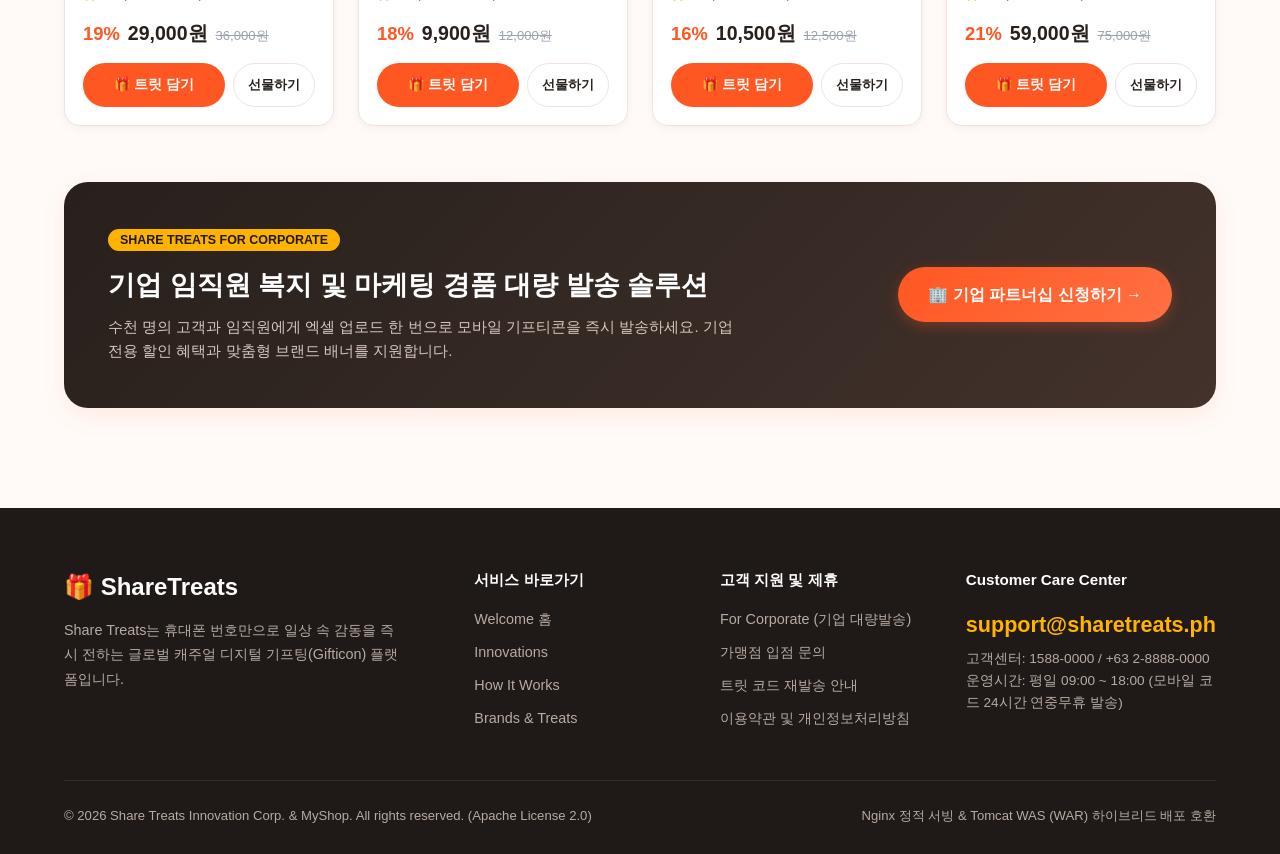
==== commit f2894511: "Change Front Design like ST" ====
--- a/src/main/webapp/index.html
+++ b/src/main/webapp/index.html
@@ -3,18 +3,34 @@
 <head>
     <meta charset="UTF-8">
     <meta name="viewport" content="width=device-width, initial-scale=1.0">
-    <title>MyShop - 트렌디 쇼핑의 시작</title>
+    <title>Share Treats - Share Casual Treats Instantly! (Welcome)</title>
     <link rel="stylesheet" href="css/style.css">
 </head>
 <body>
-    <!-- Top Bar -->
+    <!-- Build Version Bar -->
+    <div class="build-version-bar">
+        <div class="container">
+            <span>Share Treats Web UI · <strong class="build-version-badge js-build-version">Build v0.01</strong></span>
+            <span>Design Theme: sharetreats.ph/welcome</span>
+        </div>
+    </div>
+
+    <!-- Top Bar (Share Treats Announcement & Region Selector) -->
     <div class="top-bar">
         <div class="container">
-            <span>🎉 첫 회원가입 시 10,000원 웰컴 쿠폰팩 즉시 지급!</span>
+            <div class="top-bar-highlight">
+                <span class="top-pill">INSTANT GIFTICON</span>
+                <span>⚡ 신용카드 없이도 휴대폰 번호만으로 즉시 발송되는 모바일 트릿 쿠폰!</span>
+            </div>
             <div class="top-bar-links">
+                <div class="region-switch" title="Select Region">
+                    <span class="active">🇵🇭 PH</span>
+                    <span>🇮🇩 ID</span>
+                    <span>🇰🇷 KR</span>
+                </div>
                 <a href="login.html">로그인</a>
                 <a href="login.html?tab=signup">회원가입</a>
-                <a href="#">고객센터</a>
+                <a href="#corporate">기업 대량발송 (B2B)</a>
             </div>
         </div>
     </div>
@@ -23,38 +39,47 @@
     <header class="header">
         <div class="container header-main">
             <a href="index.html" class="logo">
-                <span>🛍️</span> MyShop
+                <span class="logo-icon-box">🎁</span>
+                <div>
+                    ShareTreats
+                    <span class="logo-sub">WELCOME</span>
+                </div>
             </a>
 
             <div class="search-bar">
                 <span class="search-icon">🔍</span>
-                <input type="text" placeholder="원하시는 상품이나 브랜드를 검색해 보세요...">
+                <input type="text" placeholder="Jollibee, Starbucks, 7-Eleven 등 브랜드나 트릿을 검색하세요..." onkeydown="if(event.key==='Enter') location.href='products.html'">
             </div>
 
             <div class="nav-actions">
                 <a href="login.html" class="nav-btn">
                     <span style="font-size: 1.3rem;">👤</span>
-                    <span>마이페이지</span>
+                    <span>마이 트릿</span>
                 </a>
                 <a href="cart.html" class="nav-btn">
-                    <span style="font-size: 1.3rem;">🛒</span>
-                    <span>장바구니</span>
+                    <span style="font-size: 1.3rem;">🛍️</span>
+                    <span>선물함 (Bag)</span>
                     <span class="badge-count">0</span>
                 </a>
             </div>
         </div>
 
-        <!-- GNB Navigation -->
+        <!-- GNB Navigation (Share Treats Welcome Page Structure) -->
         <nav class="gnb-menu">
             <div class="container">
                 <ul>
-                    <li><a href="index.html" class="active">홈</a></li>
-                    <li><a href="products.html">전체상품</a></li>
-                    <li><a href="products.html?filter=best">베스트 랭킹</a></li>
-                    <li><a href="products.html?filter=new">신상품</a></li>
-                    <li><a href="products.html?filter=sale">타임특가</a></li>
-                    <li><a href="cart.html">장바구니</a></li>
+                    <li><a href="index.html" class="active">Welcome (홈)</a></li>
+                    <li><a href="#innovations">Innovations (핵심특징)</a></li>
+                    <li><a href="#how-it-works">How It Works (이용방법)</a></li>
+                    <li><a href="products.html">Brands &amp; Treats (전체 기프티콘)</a></li>
+                    <li><a href="#corporate">For Corporate (기업전용)</a></li>
+                    <li><a href="cart.html">Treats Bag (선물함)</a></li>
                 </ul>
+                <div class="gnb-wallet-badges">
+                    <span class="wallet-pill gcash">GCash / GLife</span>
+                    <span class="wallet-pill maya">Maya</span>
+                    <span class="wallet-pill">Load / 간편결제</span>
+                </div>
             </div>
         </nav>
     </header>
@@ -62,75 +87,212 @@
     <!-- Main Content -->
     <main class="main-wrapper">
         <div class="container">
-            <!-- Hero Banner -->
+            <!-- Hero Banner (Share Treats Welcome Style) -->
             <section class="hero-banner">
                 <div class="hero-content">
-                    <span class="hero-tag">🔥 2026 WINTER SEASON OFF</span>
-                    <h2 class="hero-title">올겨울 마지막 찬스,<br>최대 70% 시즌오프 세일</h2>
-                    <p class="hero-desc">엄선된 프리미엄 패션과 감성 리빙 아이템을 특별한 혜택가로 만나보세요.</p>
-                    <div style="display: flex; gap: 12px;">
-                        <a href="products.html" class="btn btn-white">지금 쇼핑하기 →</a>
-                        <a href="products.html?filter=best" class="btn btn-outline" style="border-color: white; color: white;">베스트 아이템</a>
-                    </div>
-                </div>
-            </section>
-
-            <!-- Category Grid -->
+                    <span class="hero-tag">🎉 CASUAL DIGITAL GIFTING PLATFORM</span>
+                    <h1 class="hero-title">Share Casual Treats<br>소중한 사람에게 지금 바로<br>달콤한 트릿을 선물하세요!</h1>
+                    <p class="hero-desc">
+                        복잡한 주소 입력이나 신용카드 없이도 상대방의 휴대폰 번호만 알면 끝!
+                        감성 스티커 카드와 함께 패스트푸드, 카페, 편의점, 영화관 e-바우처 코드를 실시간 SMS로 전송해 보세요.
+                    </p>
+                    <div style="display: flex; flex-wrap: wrap; gap: 12px;">
+                        <a href="products.html" class="btn btn-white">🎁 지금 트릿 선물하기 →</a>
+                        <a href="#how-it-works" class="btn btn-outline" style="background: rgba(255,255,255,0.15); border-color: rgba(255,255,255,0.5); color: white;">📖 4단계 이용방법 보기</a>
+                    </div>
+                    <div class="hero-stats">
+                        <div class="hero-stat-item">
+                            <strong>100+ Brands</strong>
+                            <span>전국 제휴 프랜차이즈</span>
+                        </div>
+                        <div class="hero-stat-item">
+                            <strong>Instant SMS</strong>
+                            <span>결제 즉시 코드 발송</span>
+                        </div>
+                        <div class="hero-stat-item">
+                            <strong>No Card Needed</strong>
+                            <span>휴대폰·e월렛 간편결제</span>
+                        </div>
+                    </div>
+                </div>
+
+                <!-- Right Mobile Gifticon Mockup -->
+                <div class="hero-mockup">
+                    <div class="mockup-sticker-header">
+                        <span>💌 Birthday Sticker Card</span>
+                        <span>To: +63 917-XXX-XXXX</span>
+                    </div>
+                    <p style="font-size: 0.88rem; color: #574b45; margin-bottom: 12px; font-weight: 600;">
+                        생일 축하해! 오늘 하루 맛있는 치킨과 함께 행복한 시간 보내길 바랄게 🥳
+                    </p>
+                    <div class="mockup-treat-body">
+                        <div class="mockup-treat-icon">🍗</div>
+                        <div>
+                            <span style="font-size: 0.72rem; font-weight: 800; color: #ff5722;">JOLLIBEE · POPULAR TREAT</span>
+                            <h4 style="font-size: 1rem; font-weight: 900; margin: 2px 0;">치킨조이 1인 버킷 &amp; 스파게티</h4>
+                            <span style="font-size: 0.8rem; color: #786b65;">전국 매장 즉시 교환 가능</span>
+                        </div>
+                    </div>
+                    <div class="mockup-code-bar">
+                        <span>TREAT CODE: <strong>ST-9482-7710</strong></span>
+                        <span class="mockup-sms-badge">SMS 전송완료</span>
+                    </div>
+                </div>
+            </section>
+
+            <!-- Section 1: Innovations (Why Share Treats?) -->
+            <section id="innovations">
+                <div class="section-title-wrap">
+                    <div>
+                        <span class="section-eyebrow">INNOVATIONS</span>
+                        <h2 class="section-title">일상을 바꾸는 디지털 기프팅 혁신</h2>
+                        <p class="section-sub">Share Treats가 제공하는 빠르고 간편한 모바일 e-바우처 핵심 서비스입니다.</p>
+                    </div>
+                </div>
+
+                <div class="innovations-grid">
+                    <div class="innovation-card">
+                        <div class="innovation-icon">🍔</div>
+                        <h3 class="innovation-title">Lifestyle Treats</h3>
+                        <p class="innovation-desc">
+                            패스트푸드, 스페셜티 커피, 편의점 금액권, 영화 관람권, 스파 테라피까지 일상의 모든 순간에 어울리는 라이프스타일 트릿을 제공합니다.
+                        </p>
+                    </div>
+                    <div class="innovation-card">
+                        <div class="innovation-icon">⚡</div>
+                        <h3 class="innovation-title">Instant Treat Codes</h3>
+                        <p class="innovation-desc">
+                            결제가 완료되는 즉시 고유한 트릿 코드(Treat Code)가 생성되어 수신자의 휴대폰 SMS 문자와 이메일로 실시간 발송됩니다.
+                        </p>
+                    </div>
+                    <div class="innovation-card">
+                        <div class="innovation-icon">🏪</div>
+                        <h3 class="innovation-title">Nationwide Redemption</h3>
+                        <p class="innovation-desc">
+                            복잡한 출력 절차 없이 휴대폰으로 전달받은 트릿 코드를 전국 제휴 브랜드 매장에 제시하면 현장에서 즉시 실물 상품으로 교환됩니다.
+                        </p>
+                    </div>
+                    <div class="innovation-card">
+                        <div class="innovation-icon">📱</div>
+                        <h3 class="innovation-title">No Credit Card Required</h3>
+                        <p class="innovation-desc">
+                            신용카드가 없어도 휴대폰 소액결제(Airtime Load), GCash(GLife), Maya, GrabPay, 카카오페이 등 다양한 디지털 결제 수단을 지원합니다.
+                        </p>
+                    </div>
+                </div>
+            </section>
+
+            <!-- Section 2: How It Works (4-Step Flow) -->
+            <section id="how-it-works" class="how-it-works-section">
+                <div style="text-align: center; max-width: 640px; margin: 0 auto;">
+                    <span class="section-eyebrow">HOW IT WORKS</span>
+                    <h2 class="section-title">단 4단계로 완성되는 간편 트릿 선물</h2>
+                    <p class="section-sub">누구나 30초 안에 마음을 담은 스티커 카드와 모바일 쿠폰을 보낼 수 있습니다.</p>
+                </div>
+
+                <div class="steps-grid">
+                    <div class="step-card">
+                        <span class="step-number">STEP 01</span>
+                        <div class="step-emoji">🎨</div>
+                        <h3 class="step-title">Select Treats &amp; Stickers</h3>
+                        <p class="step-desc">선물하고 싶은 트릿 상품을 고르고 생일·감사·응원 테마의 디지털 스티커 카드와 인사말을 선택합니다.</p>
+                    </div>
+                    <div class="step-card">
+                        <span class="step-number">STEP 02</span>
+                        <div class="step-emoji">📲</div>
+                        <h3 class="step-title">Enter Mobile Number</h3>
+                        <p class="step-desc">선물을 받을 친구, 가족, 동료의 휴대폰 번호를 입력합니다. 배송지 주소를 물어볼 필요가 없습니다.</p>
+                    </div>
+                    <div class="step-card">
+                        <span class="step-number">STEP 03</span>
+                        <div class="step-emoji">💳</div>
+                        <h3 class="step-title">Pay via Load or Wallet</h3>
+                        <p class="step-desc">휴대폰 결제(Load), GCash, Maya, GrabPay, 또는 신용/체크카드 중 원하는 결제 수단으로 간편하게 결제합니다.</p>
+                    </div>
+                    <div class="step-card">
+                        <span class="step-number">STEP 04</span>
+                        <div class="step-emoji">🎉</div>
+                        <h3 class="step-title">Redeem Treat Code</h3>
+                        <p class="step-desc">수신자가 SMS로 도착한 트릿 코드를 제휴 매장 카운터에 제시하고 맛있는 트릿을 즉시 수령합니다.</p>
+                    </div>
+                </div>
+            </section>
+
+            <!-- Section 3: Brands & Categories -->
+            <section id="brands">
+                <div class="section-title-wrap">
+                    <div>
+                        <span class="section-eyebrow">PARTNER BRANDS &amp; CATEGORIES</span>
+                        <h2 class="section-title">카테고리 및 인기 제휴 브랜드</h2>
+                        <p class="section-sub">원하시는 트릿 카테고리와 대표 프랜차이즈 브랜드를 선택해 보세요.</p>
+                    </div>
+                </div>
+
+                <div class="categories-grid">
+                    <a href="products.html?cat=food" class="category-item">
+                        <div class="category-icon">🍗</div>
+                        <div class="category-name">패스트푸드/다이닝</div>
+                    </a>
+                    <a href="products.html?cat=cafe" class="category-item">
+                        <div class="category-icon">☕</div>
+                        <div class="category-name">카페/베이커리</div>
+                    </a>
+                    <a href="products.html?cat=retail" class="category-item">
+                        <div class="category-icon">🏪</div>
+                        <div class="category-name">편의점/리테일</div>
+                    </a>
+                    <a href="products.html?cat=entertainment" class="category-item">
+                        <div class="category-icon">🎬</div>
+                        <div class="category-name">영화/엔터테인먼트</div>
+                    </a>
+                    <a href="products.html?cat=lifestyle" class="category-item">
+                        <div class="category-icon">💆‍♀️</div>
+                        <div class="category-name">스파/뷰티/케어</div>
+                    </a>
+                    <a href="products.html" class="category-item">
+                        <div class="category-icon">🎁</div>
+                        <div class="category-name">전체 트릿 보기</div>
+                    </a>
+                </div>
+
+                <div class="brands-strip">
+                    <a href="products.html?cat=food" class="brand-pill">🐝 Jollibee</a>
+                    <a href="products.html?cat=food" class="brand-pill">🍟 McDonald's</a>
+                    <a href="products.html?cat=food" class="brand-pill">🍗 KFC</a>
+                    <a href="products.html?cat=cafe" class="brand-pill">☕ Starbucks</a>
+                    <a href="products.html?cat=retail" class="brand-pill">🏪 7-Eleven CLiQQ</a>
+                    <a href="products.html?cat=cafe" class="brand-pill">🍩 Dunkin'</a>
+                    <a href="products.html?cat=food" class="brand-pill">🥡 Chowking</a>
+                    <a href="products.html?cat=food" class="brand-pill">🍕 Greenwich</a>
+                    <a href="products.html?cat=entertainment" class="brand-pill">🎟️ SM / CGV Cinema</a>
+                    <a href="products.html?cat=lifestyle" class="brand-pill">🌿 Wellness Spa</a>
+                </div>
+            </section>
+
+            <!-- Section 4: Best Selling Treats -->
             <div class="section-title-wrap">
                 <div>
-                    <h3 class="section-title">카테고리별 쇼핑</h3>
-                    <p class="section-sub">원하시는 카테고리를 선택하고 취향에 맞는 상품을 찾아보세요.</p>
-                </div>
-            </div>
-
-            <div class="categories-grid">
-                <a href="products.html?cat=fashion" class="category-item">
-                    <div class="category-icon">👗</div>
-                    <div class="category-name">패션의류</div>
-                </a>
-                <a href="products.html?cat=electronics" class="category-item">
-                    <div class="category-icon">📱</div>
-                    <div class="category-name">디지털/가전</div>
-                </a>
-                <a href="products.html?cat=beauty" class="category-item">
-                    <div class="category-icon">💄</div>
-                    <div class="category-name">뷰티/케어</div>
-                </a>
-                <a href="products.html?cat=living" class="category-item">
-                    <div class="category-icon">🛋️</div>
-                    <div class="category-name">가구/인테리어</div>
-                </a>
-                <a href="products.html?cat=sports" class="category-item">
-                    <div class="category-icon">⚽</div>
-                    <div class="category-name">스포츠/레저</div>
-                </a>
-                <a href="products.html?cat=food" class="category-item">
-                    <div class="category-icon">🥗</div>
-                    <div class="category-name">식품/헬스</div>
-                </a>
-            </div>
-
-            <!-- Best Items Section -->
-            <div class="section-title-wrap">
-                <div>
-                    <h3 class="section-title">실시간 베스트 상품 🏆</h3>
-                    <p class="section-sub">오늘 고객님들이 가장 많이 찾은 인기 상품 목록입니다.</p>
-                </div>
-                <a href="products.html" class="see-all-link">전체보기 →</a>
+                    <span class="section-eyebrow">BEST SELLING TREATS</span>
+                    <h2 class="section-title">지금 가장 많이 선물하는 인기 트릿 🏆</h2>
+                    <p class="section-sub">결제 즉시 SMS 코드로 발송되는 베스트셀러 모바일 바우처입니다.</p>
+                </div>
+                <a href="products.html" class="see-all-link">전체 트릿 카탈로그 보기 →</a>
             </div>
 
             <div class="product-grid" id="main-product-grid">
                 <!-- Dynamically loaded via app.js -->
             </div>
 
-            <!-- Promo Banner -->
-            <section style="background: #eff6ff; border: 1px solid #bfdbfe; border-radius: var(--radius-lg); padding: 40px; margin-bottom: 48px; display: flex; justify-content: space-between; align-items: center;">
-                <div>
-                    <span style="color: #2563eb; font-weight: 700; font-size: 0.9rem;">MEMBERSHIP BENEFIT</span>
-                    <h3 style="font-size: 1.6rem; font-weight: 800; margin: 8px 0;">MyShop 멤버십 회원은 전 상품 무료배송</h3>
-                    <p style="color: #64748b;">매월 증정되는 20% 추가 할인 쿠폰과 무료 반품 혜택까지 누려보세요.</p>
-                </div>
-                <a href="login.html?tab=signup" class="btn btn-primary">멤버십 무료 체험하기</a>
+            <!-- Section 5: Corporate Promo Banner -->
+            <section id="corporate" style="background: linear-gradient(135deg, #27201c 0%, #43322b 100%); color: white; border-radius: var(--radius-lg); padding: 44px; margin-bottom: 32px; display: flex; flex-wrap: wrap; justify-content: space-between; align-items: center; gap: 24px; box-shadow: var(--shadow-md);">
+                <div style="max-width: 640px;">
+                    <span style="background: var(--secondary); color: #1f1917; font-weight: 900; font-size: 0.78rem; padding: 4px 12px; border-radius: 999px;">SHARE TREATS FOR CORPORATE</span>
+                    <h3 style="font-size: 1.7rem; font-weight: 900; margin: 12px 0 8px;">기업 임직원 복지 및 마케팅 경품 대량 발송 솔루션</h3>
+                    <p style="color: #d6c7c0; font-size: 0.95rem;">
+                        수천 명의 고객과 임직원에게 엑셀 업로드 한 번으로 모바일 기프티콘을 즉시 발송하세요. 기업 전용 할인 혜택과 맞춤형 브랜드 배너를 지원합니다.
+                    </p>
+                </div>
+                <a href="login.html?tab=signup" class="btn btn-primary" style="padding: 15px 30px; font-size: 1rem;">🏢 기업 파트너십 신청하기 →</a>
             </section>
         </div>
     </main>
@@ -140,43 +302,42 @@
         <div class="container">
             <div class="footer-grid">
                 <div>
-                    <div class="footer-logo">🛍️ MyShop</div>
+                    <div class="footer-logo">🎁 ShareTreats</div>
                     <p class="footer-desc">
-                        트렌디한 쇼핑 경험을 전달하는 온라인 라이프스타일 스토어입니다. 
-                        고객님의 일상을 더욱 풍요롭게 만들어 드립니다.
-                    </p>
-                </div>
-                <div>
-                    <h4 class="footer-title">쇼핑 가이드</h4>
+                        Share Treats는 휴대폰 번호만으로 일상 속 감동을 즉시 전하는 글로벌 캐주얼 디지털 기프팅(Gifticon) 플랫폼입니다.
+                    </p>
+                </div>
+                <div>
+                    <h4 class="footer-title">서비스 바로가기</h4>
                     <ul class="footer-links">
-                        <li><a href="products.html">전체 상품</a></li>
-                        <li><a href="cart.html">장바구니</a></li>
-                        <li><a href="login.html">주문 배송조회</a></li>
-                        <li><a href="#">FAQ 자주 묻는 질문</a></li>
+                        <li><a href="index.html">Welcome 홈</a></li>
+                        <li><a href="#innovations">Innovations</a></li>
+                        <li><a href="#how-it-works">How It Works</a></li>
+                        <li><a href="products.html">Brands &amp; Treats</a></li>
                     </ul>
                 </div>
                 <div>
-                    <h4 class="footer-title">고객 서비스</h4>
+                    <h4 class="footer-title">고객 지원 및 제휴</h4>
                     <ul class="footer-links">
-                        <li><a href="#">1:1 문의상담</a></li>
-                        <li><a href="#">공지사항</a></li>
-                        <li><a href="#">입점 제휴 문의</a></li>
-                        <li><a href="#">이용약관</a></li>
+                        <li><a href="#corporate">For Corporate (기업 대량발송)</a></li>
+                        <li><a href="#">가맹점 입점 문의</a></li>
+                        <li><a href="#">트릿 코드 재발송 안내</a></li>
+                        <li><a href="#">이용약관 및 개인정보처리방침</a></li>
                     </ul>
                 </div>
                 <div>
-                    <h4 class="footer-title">고객센터 안내</h4>
-                    <p style="font-size: 1.4rem; font-weight: 800; color: white; margin-bottom: 6px;">1588-0000</p>
-                    <p style="font-size: 0.85rem; line-height: 1.5;">
-                        평일 09:00 ~ 18:00 (점심시간 12:00 ~ 13:00)<br>
-                        주말 및 공휴일 휴무
+                    <h4 class="footer-title">Customer Care Center</h4>
+                    <p style="font-size: 1.35rem; font-weight: 900; color: var(--secondary); margin-bottom: 6px;">support@sharetreats.ph</p>
+                    <p style="font-size: 0.85rem; line-height: 1.6;">
+                        고객센터: 1588-0000 / +63 2-8888-0000<br>
+                        운영시간: 평일 09:00 ~ 18:00 (모바일 코드 24시간 연중무휴 발송)
                     </p>
                 </div>
             </div>
 
             <div class="footer-bottom">
-                <span>&copy; 2026 MyShop Co., Ltd. All rights reserved. (Apache License 2.0)</span>
-                <span>WAS / WAR 배포 아키텍처 지원 (Nginx &amp; Tomcat 호환)</span>
+                <span>&copy; 2026 Share Treats Innovation Corp. &amp; MyShop. All rights reserved. (Apache License 2.0)</span>
+                <span>Nginx 정적 서빙 &amp; Tomcat WAS (WAR) 하이브리드 배포 호환</span>
             </div>
         </div>
     </footer>
@@ -184,8 +345,7 @@
     <script src="js/app.js"></script>
     <script>
         document.addEventListener("DOMContentLoaded", () => {
-            // Render first 4 best products on main
-            renderProductCards(PRODUCTS_DATA.slice(0, 4), "main-product-grid");
+            renderProductCards(PRODUCTS_DATA.slice(0, 8), "main-product-grid");
         });
     </script>
 </body>
--- a/src/main/webapp/css/style.css
+++ b/src/main/webapp/css/style.css
@@ -1,27 +1,35 @@
-/* ===================================================
-   Shopping Mall Modern Design System
-   =================================================== */
+/* ===================================================================
+   Share Treats (sharetreats.ph/welcome) Inspired Design System
+    Casual Digital Gifting & e-Voucher Platform UI
+   =================================================================== */
 
 :root {
-  --primary: #2563eb;
-  --primary-hover: #1d4ed8;
-  --primary-light: #eff6ff;
-  --accent: #f59e0b;
+  --primary: #ff5722;
+  --primary-hover: #e64a19;
+  --primary-light: #fff3ef;
+  --primary-soft: #ffe0d6;
+  --secondary: #ffb300;
+  --secondary-light: #fff8e1;
+  --accent-mint: #00bfa5;
+  --accent-mint-light: #e0f2f1;
   --danger: #ef4444;
   --success: #10b981;
-  --dark: #0f172a;
-  --text-main: #1e293b;
-  --text-muted: #64748b;
-  --bg-main: #f8fafc;
+  --dark: #1f1917;
+  --dark-card: #2c221e;
+  --text-main: #27201c;
+  --text-muted: #786b65;
+  --bg-main: #fffaf7;
+  --bg-section-alt: #fff4ed;
   --bg-card: #ffffff;
-  --border: #e2e8f0;
-  --border-focus: #93c5fd;
-  --radius-sm: 6px;
-  --radius-md: 10px;
-  --radius-lg: 16px;
-  --shadow-sm: 0 1px 2px 0 rgba(0, 0, 0, 0.05);
-  --shadow-md: 0 4px 6px -1px rgba(0, 0, 0, 0.1), 0 2px 4px -2px rgba(0, 0, 0, 0.1);
-  --shadow-lg: 0 10px 15px -3px rgba(0, 0, 0, 0.1), 0 4px 6px -4px rgba(0, 0, 0, 0.1);
+  --border: #f1e4dd;
+  --border-focus: #ffab91;
+  --radius-sm: 10px;
+  --radius-md: 16px;
+  --radius-lg: 24px;
+  --radius-pill: 9999px;
+  --shadow-sm: 0 2px 8px rgba(39, 32, 28, 0.05);
+  --shadow-md: 0 8px 24px rgba(255, 87, 34, 0.09);
+  --shadow-lg: 0 16px 36px rgba(255, 87, 34, 0.14);
 }
 
 * {
@@ -30,8 +38,12 @@
   padding: 0;
 }
 
+html {
+  scroll-behavior: smooth;
+}
+
 body {
-  font-family: -apple-system, BlinkMacSystemFont, "Pretendard", "Segoe UI", Roboto, "Helvetica Neue", Arial, sans-serif;
+  font-family: "Pretendard", "Poppins", "Nunito", -apple-system, BlinkMacSystemFont, "Segoe UI", Roboto, sans-serif;
   color: var(--text-main);
   background-color: var(--bg-main);
   line-height: 1.6;
@@ -57,29 +69,92 @@
   width: 100%;
 }
 
-/* ---------------- Top Banner ---------------- */
+/* ---------------- Build Version Top Strip ---------------- */
+.build-version-bar {
+  background: #14100e;
+  color: #a89992;
+  font-size: 0.7rem;
+  line-height: 1.4;
+  padding: 3px 0;
+  border-bottom: 1px solid rgba(255, 255, 255, 0.07);
+  font-family: "JetBrains Mono", "Consolas", monospace;
+  letter-spacing: 0.3px;
+}
+.build-version-bar .container {
+  display: flex;
+  justify-content: space-between;
+  align-items: center;
+}
+.build-version-badge {
+  color: #ffab91;
+  font-weight: 700;
+}
+
+/* ---------------- Top Bar (Share Treats Announcement & Region) ---------------- */
 .top-bar {
-  background: var(--dark);
-  color: #94a3b8;
-  font-size: 0.8rem;
+  background: linear-gradient(90deg, #1f1917 0%, #382822 100%);
+  color: #f5ebe6;
+  font-size: 0.82rem;
   padding: 8px 0;
 }
 .top-bar .container {
   display: flex;
   justify-content: space-between;
   align-items: center;
+  flex-wrap: wrap;
+  gap: 8px;
+}
+.top-bar-highlight {
+  display: inline-flex;
+  align-items: center;
+  gap: 8px;
+}
+.top-pill {
+  background: var(--primary);
+  color: #ffffff;
+  font-weight: 700;
+  padding: 2px 8px;
+  border-radius: var(--radius-pill);
+  font-size: 0.72rem;
+  letter-spacing: 0.3px;
+}
+.top-bar-links {
+  display: flex;
+  align-items: center;
+  gap: 16px;
 }
 .top-bar-links a {
-  margin-left: 16px;
+  color: #e2d5ce;
   transition: color 0.2s;
+  font-weight: 500;
 }
 .top-bar-links a:hover {
-  color: #fff;
+  color: var(--secondary);
+}
+.region-switch {
+  display: inline-flex;
+  align-items: center;
+  background: rgba(255, 255, 255, 0.1);
+  border-radius: var(--radius-pill);
+  padding: 2px 6px;
+  gap: 4px;
+  font-size: 0.75rem;
+}
+.region-switch span {
+  padding: 2px 6px;
+  border-radius: var(--radius-pill);
+  cursor: pointer;
+}
+.region-switch span.active {
+  background: var(--primary);
+  color: white;
+  font-weight: 700;
 }
 
 /* ---------------- Header & GNB ---------------- */
 .header {
-  background: #ffffff;
+  background: rgba(255, 255, 255, 0.96);
+  backdrop-filter: blur(12px);
   border-bottom: 1px solid var(--border);
   position: sticky;
   top: 0;
@@ -91,94 +166,128 @@
   align-items: center;
   justify-content: space-between;
   gap: 24px;
-  height: 76px;
+  height: 78px;
 }
 .logo {
-  font-size: 1.6rem;
-  font-weight: 800;
-  color: var(--primary);
-  display: flex;
-  align-items: center;
-  gap: 8px;
-  letter-spacing: -0.5px;
+  font-size: 1.65rem;
+  font-weight: 900;
+  color: var(--primary);
+  display: flex;
+  align-items: center;
+  gap: 10px;
+  letter-spacing: -0.6px;
+}
+.logo-icon-box {
+  width: 40px;
+  height: 40px;
+  border-radius: 12px;
+  background: linear-gradient(135deg, #ff5722 0%, #ff9800 100%);
+  color: white;
+  display: flex;
+  align-items: center;
+  justify-content: center;
+  font-size: 1.35rem;
+  box-shadow: 0 4px 12px rgba(255, 87, 34, 0.3);
+}
+.logo-sub {
+  font-size: 0.7rem;
+  font-weight: 700;
+  color: var(--secondary);
+  background: var(--secondary-light);
+  padding: 2px 8px;
+  border-radius: var(--radius-pill);
+  margin-left: 4px;
+  vertical-align: middle;
 }
 .search-bar {
   flex: 1;
-  max-width: 480px;
+  max-width: 460px;
   position: relative;
   display: flex;
 }
 .search-bar input {
   width: 100%;
-  padding: 10px 16px 10px 40px;
+  padding: 11px 18px 11px 42px;
   border: 2px solid var(--border);
-  border-radius: var(--radius-md);
-  font-size: 0.95rem;
+  border-radius: var(--radius-pill);
+  background: var(--bg-main);
+  font-size: 0.92rem;
   outline: none;
-  transition: border-color 0.2s, box-shadow 0.2s;
+  transition: all 0.2s;
 }
 .search-bar input:focus {
+  background: #ffffff;
   border-color: var(--primary);
-  box-shadow: 0 0 0 3px rgba(37, 99, 235, 0.15);
+  box-shadow: 0 0 0 4px rgba(255, 87, 34, 0.12);
 }
 .search-icon {
   position: absolute;
-  left: 14px;
+  left: 16px;
   top: 50%;
   transform: translateY(-50%);
-  color: var(--text-muted);
+  color: var(--primary);
 }
 .nav-actions {
   display: flex;
   align-items: center;
-  gap: 20px;
+  gap: 18px;
 }
 .nav-btn {
   display: flex;
   flex-direction: column;
   align-items: center;
-  font-size: 0.78rem;
+  font-size: 0.76rem;
+  font-weight: 600;
   color: var(--text-muted);
   gap: 3px;
   position: relative;
-  transition: color 0.2s;
+  transition: color 0.2s, transform 0.2s;
 }
 .nav-btn:hover {
   color: var(--primary);
+  transform: translateY(-1px);
 }
 .badge-count {
   position: absolute;
-  top: -4px;
+  top: -5px;
   right: -6px;
-  background: var(--danger);
+  background: var(--primary);
   color: white;
   font-size: 0.7rem;
-  font-weight: 700;
-  width: 18px;
-  height: 18px;
+  font-weight: 800;
+  width: 19px;
+  height: 19px;
   border-radius: 50%;
   display: flex;
   align-items: center;
   justify-content: center;
-}
-
-/* Navigation Menu */
+  box-shadow: 0 2px 6px rgba(255, 87, 34, 0.4);
+}
+
+/* Navigation Menu (Share Treats Welcome Sections) */
 .gnb-menu {
   background: #ffffff;
   border-bottom: 1px solid var(--border);
 }
+.gnb-menu .container {
+  display: flex;
+  justify-content: space-between;
+  align-items: center;
+}
 .gnb-menu ul {
   display: flex;
   list-style: none;
-  gap: 32px;
+  gap: 28px;
   padding: 12px 0;
-  font-weight: 600;
-  font-size: 0.95rem;
+  font-weight: 700;
+  font-size: 0.92rem;
+  overflow-x: auto;
 }
 .gnb-menu a {
   padding: 4px 0;
   position: relative;
   transition: color 0.2s;
+  white-space: nowrap;
 }
 .gnb-menu a:hover,
 .gnb-menu a.active {
@@ -190,132 +299,390 @@
   bottom: -13px;
   left: 0;
   width: 100%;
-  height: 2px;
+  height: 3px;
+  border-radius: 3px;
   background: var(--primary);
+}
+.gnb-wallet-badges {
+  display: flex;
+  align-items: center;
+  gap: 6px;
+  font-size: 0.75rem;
+  font-weight: 700;
+}
+.wallet-pill {
+  padding: 3px 9px;
+  border-radius: var(--radius-pill);
+  background: var(--primary-light);
+  color: var(--primary);
+}
+.wallet-pill.gcash {
+  background: #e0f2fe;
+  color: #0284c7;
+}
+.wallet-pill.maya {
+  background: #dcfce7;
+  color: #15803d;
 }
 
 /* ---------------- Main Container ---------------- */
 .main-wrapper {
   flex: 1;
-  padding: 32px 0 60px;
-}
-
-/* ---------------- Hero Slider / Banner ---------------- */
+  padding: 32px 0 68px;
+}
+
+/* ---------------- Hero Banner (Share Treats Welcome Style) ---------------- */
 .hero-banner {
-  background: linear-gradient(135deg, #1e3a8a 0%, #3b82f6 100%);
+  background: linear-gradient(135deg, #ff512f 0%, #f09819 100%);
   color: white;
   border-radius: var(--radius-lg);
-  padding: 60px 48px;
+  padding: 52px 48px;
   position: relative;
   overflow: hidden;
-  margin-bottom: 40px;
-  box-shadow: var(--shadow-md);
+  margin-bottom: 48px;
+  box-shadow: var(--shadow-lg);
+  display: grid;
+  grid-template-columns: 1.25fr 0.95fr;
+  gap: 36px;
+  align-items: center;
+}
+.hero-banner::before {
+  content: "";
+  position: absolute;
+  right: -80px;
+  top: -80px;
+  width: 340px;
+  height: 340px;
+  border-radius: 50%;
+  background: rgba(255, 255, 255, 0.1);
+}
+.hero-banner::after {
+  content: "";
+  position: absolute;
+  left: 42%;
+  bottom: -120px;
+  width: 260px;
+  height: 260px;
+  border-radius: 50%;
+  background: rgba(255, 255, 255, 0.08);
 }
 .hero-content {
-  max-width: 580px;
   z-index: 2;
   position: relative;
 }
 .hero-tag {
-  display: inline-block;
-  background: rgba(255, 255, 255, 0.2);
-  backdrop-filter: blur(4px);
-  padding: 4px 12px;
-  border-radius: 20px;
-  font-size: 0.85rem;
-  font-weight: 600;
-  margin-bottom: 14px;
+  display: inline-flex;
+  align-items: center;
+  gap: 6px;
+  background: rgba(255, 255, 255, 0.22);
+  backdrop-filter: blur(6px);
+  padding: 6px 14px;
+  border-radius: var(--radius-pill);
+  font-size: 0.84rem;
+  font-weight: 700;
+  margin-bottom: 16px;
 }
 .hero-title {
-  font-size: 2.5rem;
-  font-weight: 800;
-  line-height: 1.25;
+  font-size: 2.55rem;
+  font-weight: 900;
+  line-height: 1.22;
   margin-bottom: 16px;
   letter-spacing: -0.8px;
 }
 .hero-desc {
-  font-size: 1.1rem;
-  opacity: 0.9;
+  font-size: 1.05rem;
+  opacity: 0.95;
   margin-bottom: 28px;
-}
+  line-height: 1.65;
+}
+.hero-stats {
+  display: flex;
+  gap: 24px;
+  margin-top: 28px;
+  padding-top: 20px;
+  border-top: 1px solid rgba(255, 255, 255, 0.22);
+}
+.hero-stat-item strong {
+  display: block;
+  font-size: 1.3rem;
+  font-weight: 900;
+}
+.hero-stat-item span {
+  font-size: 0.8rem;
+  opacity: 0.88;
+}
+
+/* Hero Visual Mockup (Mobile Gifticon Card Preview) */
+.hero-mockup {
+  position: relative;
+  z-index: 2;
+  background: #ffffff;
+  color: var(--text-main);
+  border-radius: 22px;
+  padding: 24px;
+  box-shadow: 0 20px 40px rgba(0, 0, 0, 0.18);
+  transform: rotate(-1.5deg);
+  transition: transform 0.3s ease;
+}
+.hero-mockup:hover {
+  transform: rotate(0deg) translateY(-4px);
+}
+.mockup-sticker-header {
+  display: flex;
+  justify-content: space-between;
+  align-items: center;
+  background: var(--secondary-light);
+  padding: 10px 14px;
+  border-radius: 12px;
+  margin-bottom: 14px;
+  font-size: 0.82rem;
+  font-weight: 700;
+  color: #b45309;
+}
+.mockup-treat-body {
+  display: flex;
+  align-items: center;
+  gap: 16px;
+  padding: 14px;
+  border: 1.5px dashed var(--border-focus);
+  border-radius: 14px;
+  margin-bottom: 14px;
+  background: var(--bg-main);
+}
+.mockup-treat-icon {
+  font-size: 2.8rem;
+  background: white;
+  width: 68px;
+  height: 68px;
+  border-radius: 16px;
+  display: flex;
+  align-items: center;
+  justify-content: center;
+  box-shadow: var(--shadow-sm);
+}
+.mockup-code-bar {
+  background: #1f1917;
+  color: #ffffff;
+  padding: 12px 16px;
+  border-radius: 12px;
+  display: flex;
+  justify-content: space-between;
+  align-items: center;
+  font-family: monospace;
+  font-size: 0.9rem;
+  letter-spacing: 1px;
+}
+.mockup-sms-badge {
+  background: var(--accent-mint);
+  color: white;
+  font-family: sans-serif;
+  font-size: 0.72rem;
+  font-weight: 800;
+  padding: 3px 8px;
+  border-radius: var(--radius-pill);
+  letter-spacing: 0;
+}
+
+/* ---------------- Buttons ---------------- */
 .btn {
   display: inline-flex;
   align-items: center;
   justify-content: center;
   gap: 8px;
   padding: 12px 24px;
-  border-radius: var(--radius-md);
-  font-weight: 600;
+  border-radius: var(--radius-pill);
+  font-weight: 700;
   font-size: 0.95rem;
   transition: all 0.2s ease;
   border: none;
 }
 .btn-primary {
-  background: var(--primary);
+  background: linear-gradient(135deg, #ff5722 0%, #ff7043 100%);
   color: white;
+  box-shadow: 0 4px 14px rgba(255, 87, 34, 0.3);
 }
 .btn-primary:hover {
-  background: var(--primary-hover);
-  transform: translateY(-1px);
+  background: linear-gradient(135deg, #e64a19 0%, #f4511e 100%);
+  transform: translateY(-2px);
+  box-shadow: 0 6px 20px rgba(255, 87, 34, 0.4);
 }
 .btn-white {
   background: white;
   color: var(--primary);
+  box-shadow: 0 4px 14px rgba(0, 0, 0, 0.1);
 }
 .btn-white:hover {
-  background: #f1f5f9;
+  background: #fff8f5;
   transform: translateY(-2px);
-  box-shadow: var(--shadow-md);
+  box-shadow: 0 8px 20px rgba(0, 0, 0, 0.15);
 }
 .btn-outline {
   border: 1.5px solid var(--border);
-  background: transparent;
+  background: white;
   color: var(--text-main);
 }
 .btn-outline:hover {
   border-color: var(--primary);
   color: var(--primary);
+  background: var(--primary-light);
 }
 .btn-danger {
   background: var(--danger);
   color: white;
 }
-.btn-danger:hover {
-  background: #dc2626;
-}
-
-/* ---------------- Category Quick Grid ---------------- */
+
+/* ---------------- Section Headers ---------------- */
 .section-title-wrap {
   display: flex;
   justify-content: space-between;
   align-items: flex-end;
   margin-bottom: 24px;
 }
+.section-eyebrow {
+  display: inline-block;
+  font-size: 0.78rem;
+  font-weight: 800;
+  text-transform: uppercase;
+  letter-spacing: 1px;
+  color: var(--primary);
+  background: var(--primary-light);
+  padding: 4px 12px;
+  border-radius: var(--radius-pill);
+  margin-bottom: 8px;
+}
 .section-title {
-  font-size: 1.5rem;
-  font-weight: 800;
-  letter-spacing: -0.4px;
+  font-size: 1.65rem;
+  font-weight: 900;
+  letter-spacing: -0.5px;
+  color: var(--text-main);
 }
 .section-sub {
   color: var(--text-muted);
-  font-size: 0.9rem;
+  font-size: 0.92rem;
   margin-top: 4px;
 }
 .see-all-link {
   color: var(--primary);
-  font-weight: 600;
-  font-size: 0.9rem;
-}
-
+  font-weight: 700;
+  font-size: 0.92rem;
+  display: inline-flex;
+  align-items: center;
+  gap: 4px;
+}
+.see-all-link:hover {
+  text-decoration: underline;
+}
+
+/* ---------------- Share Treats Innovations (4 Pillars) ---------------- */
+.innovations-grid {
+  display: grid;
+  grid-template-columns: repeat(4, 1fr);
+  gap: 20px;
+  margin-bottom: 56px;
+}
+.innovation-card {
+  background: var(--bg-card);
+  border: 1px solid var(--border);
+  border-radius: var(--radius-md);
+  padding: 26px 22px;
+  transition: all 0.25s ease;
+  box-shadow: var(--shadow-sm);
+  position: relative;
+  overflow: hidden;
+}
+.innovation-card:hover {
+  transform: translateY(-5px);
+  box-shadow: var(--shadow-md);
+  border-color: var(--border-focus);
+}
+.innovation-icon {
+  width: 54px;
+  height: 54px;
+  border-radius: 16px;
+  background: var(--primary-light);
+  color: var(--primary);
+  display: flex;
+  align-items: center;
+  justify-content: center;
+  font-size: 1.7rem;
+  margin-bottom: 16px;
+}
+.innovation-title {
+  font-size: 1.08rem;
+  font-weight: 800;
+  margin-bottom: 8px;
+}
+.innovation-desc {
+  font-size: 0.86rem;
+  color: var(--text-muted);
+  line-height: 1.55;
+}
+
+/* ---------------- How It Works (4-Step Casual Gifting Flow) ---------------- */
+.how-it-works-section {
+  background: linear-gradient(180deg, #fff3ef 0%, #fffaf7 100%);
+  border: 1px solid var(--primary-soft);
+  border-radius: var(--radius-lg);
+  padding: 44px 36px;
+  margin-bottom: 56px;
+}
+.steps-grid {
+  display: grid;
+  grid-template-columns: repeat(4, 1fr);
+  gap: 22px;
+  margin-top: 28px;
+}
+.step-card {
+  background: #ffffff;
+  border: 1px solid var(--border);
+  border-radius: var(--radius-md);
+  padding: 24px 20px;
+  text-align: center;
+  position: relative;
+  box-shadow: var(--shadow-sm);
+  transition: transform 0.2s;
+}
+.step-card:hover {
+  transform: translateY(-4px);
+  box-shadow: var(--shadow-md);
+}
+.step-number {
+  display: inline-flex;
+  align-items: center;
+  justify-content: center;
+  background: var(--primary);
+  color: white;
+  font-weight: 900;
+  font-size: 0.78rem;
+  padding: 4px 12px;
+  border-radius: var(--radius-pill);
+  margin-bottom: 14px;
+}
+.step-emoji {
+  font-size: 2.5rem;
+  margin-bottom: 12px;
+}
+.step-title {
+  font-size: 1.02rem;
+  font-weight: 800;
+  margin-bottom: 8px;
+}
+.step-desc {
+  font-size: 0.84rem;
+  color: var(--text-muted);
+  line-height: 1.5;
+}
+
+/* ---------------- Partner Brands & Categories Grid ---------------- */
 .categories-grid {
   display: grid;
   grid-template-columns: repeat(6, 1fr);
   gap: 16px;
-  margin-bottom: 48px;
+  margin-bottom: 32px;
 }
 .category-item {
   background: var(--bg-card);
-  border: 1px solid var(--border);
+  border: 1.5px solid var(--border);
   border-radius: var(--radius-md);
   padding: 20px 12px;
   text-align: center;
@@ -326,17 +693,44 @@
   transform: translateY(-4px);
   border-color: var(--primary);
   box-shadow: var(--shadow-md);
+  background: var(--primary-light);
 }
 .category-icon {
-  font-size: 2rem;
+  font-size: 2.1rem;
   margin-bottom: 8px;
 }
 .category-name {
   font-size: 0.9rem;
-  font-weight: 600;
-}
-
-/* ---------------- Product Card Grid ---------------- */
+  font-weight: 700;
+}
+
+.brands-strip {
+  display: flex;
+  flex-wrap: wrap;
+  gap: 12px;
+  margin-bottom: 52px;
+}
+.brand-pill {
+  background: #ffffff;
+  border: 1.5px solid var(--border);
+  border-radius: var(--radius-pill);
+  padding: 10px 18px;
+  font-size: 0.88rem;
+  font-weight: 700;
+  display: inline-flex;
+  align-items: center;
+  gap: 8px;
+  transition: all 0.2s;
+  box-shadow: var(--shadow-sm);
+}
+.brand-pill:hover {
+  border-color: var(--primary);
+  color: var(--primary);
+  transform: translateY(-2px);
+  box-shadow: var(--shadow-md);
+}
+
+/* ---------------- Product / Treat Card Grid ---------------- */
 .product-grid {
   display: grid;
   grid-template-columns: repeat(4, 1fr);
@@ -345,7 +739,7 @@
 }
 .product-card {
   background: var(--bg-card);
-  border: 1px solid var(--border);
+  border: 1.5px solid var(--border);
   border-radius: var(--radius-md);
   overflow: hidden;
   display: flex;
@@ -357,36 +751,63 @@
 .product-card:hover {
   transform: translateY(-6px);
   box-shadow: var(--shadow-lg);
-  border-color: #cbd5e1;
+  border-color: var(--border-focus);
 }
 .product-badge {
   position: absolute;
   top: 12px;
   left: 12px;
-  background: var(--danger);
+  background: var(--primary);
   color: white;
-  padding: 4px 8px;
+  padding: 4px 10px;
   font-size: 0.72rem;
-  font-weight: 700;
-  border-radius: 4px;
+  font-weight: 800;
+  border-radius: var(--radius-pill);
   z-index: 2;
+  box-shadow: 0 2px 6px rgba(255, 87, 34, 0.3);
 }
 .product-badge.best {
-  background: var(--accent);
+  background: var(--secondary);
+  color: #1f1917;
+}
+.product-sms-tag {
+  position: absolute;
+  top: 12px;
+  right: 12px;
+  background: rgba(255, 255, 255, 0.92);
+  color: var(--accent-mint);
+  padding: 3px 8px;
+  font-size: 0.7rem;
+  font-weight: 800;
+  border-radius: var(--radius-pill);
+  z-index: 2;
+  border: 1px solid #b2dfdb;
 }
 .product-thumb {
-  height: 220px;
-  background: #f1f5f9;
-  display: flex;
+  height: 200px;
+  background: linear-gradient(135deg, #fff5f0 0%, #fff0e5 100%);
+  display: flex;
+  flex-direction: column;
   align-items: center;
   justify-content: center;
-  font-size: 3.5rem;
+  font-size: 3.8rem;
   position: relative;
   transition: transform 0.3s;
+  border-bottom: 1px dashed var(--border);
 }
 .product-card:hover .product-thumb {
   transform: scale(1.03);
 }
+.product-brand-chip {
+  font-size: 0.72rem;
+  font-weight: 800;
+  color: var(--primary);
+  background: #ffffff;
+  padding: 3px 10px;
+  border-radius: var(--radius-pill);
+  margin-top: 8px;
+  box-shadow: var(--shadow-sm);
+}
 .product-info {
   padding: 18px;
   display: flex;
@@ -394,15 +815,15 @@
   flex: 1;
 }
 .product-cat {
-  font-size: 0.78rem;
+  font-size: 0.75rem;
   color: var(--text-muted);
   text-transform: uppercase;
-  font-weight: 600;
+  font-weight: 700;
   margin-bottom: 4px;
 }
 .product-name {
-  font-size: 1.05rem;
-  font-weight: 700;
+  font-size: 1.02rem;
+  font-weight: 800;
   line-height: 1.4;
   margin-bottom: 8px;
   color: var(--text-main);
@@ -413,37 +834,39 @@
   height: 44px;
 }
 .product-rating {
-  font-size: 0.85rem;
-  color: #eab308;
+  font-size: 0.84rem;
+  color: #f59e0b;
   margin-bottom: 12px;
   display: flex;
   align-items: center;
   gap: 4px;
+  font-weight: 700;
 }
 .rating-num {
   color: var(--text-muted);
-  font-size: 0.8rem;
+  font-size: 0.78rem;
+  font-weight: 500;
 }
 .price-row {
   display: flex;
   align-items: baseline;
   gap: 8px;
   margin-top: auto;
-  margin-bottom: 16px;
+  margin-bottom: 14px;
 }
 .discount {
-  color: var(--danger);
+  color: var(--primary);
   font-size: 1.15rem;
-  font-weight: 800;
+  font-weight: 900;
 }
 .price {
-  font-size: 1.25rem;
-  font-weight: 800;
+  font-size: 1.22rem;
+  font-weight: 900;
   color: var(--text-main);
 }
 .original-price {
-  font-size: 0.85rem;
-  color: #94a3b8;
+  font-size: 0.82rem;
+  color: #9ca3af;
   text-decoration: line-through;
 }
 .card-actions {
@@ -452,32 +875,33 @@
 }
 .btn-card-cart {
   flex: 1;
-  background: var(--primary-light);
-  color: var(--primary);
-  border: 1px solid #bfdbfe;
-  padding: 10px;
-  border-radius: var(--radius-sm);
-  font-weight: 600;
-  font-size: 0.88rem;
+  background: var(--primary);
+  color: #ffffff;
+  border: none;
+  padding: 10px 12px;
+  border-radius: var(--radius-pill);
+  font-weight: 700;
+  font-size: 0.85rem;
   transition: all 0.2s;
 }
 .btn-card-cart:hover {
-  background: var(--primary);
-  color: white;
+  background: var(--primary-hover);
+  box-shadow: 0 4px 12px rgba(255, 87, 34, 0.3);
 }
 
 /* ---------------- Filter & Products Layout ---------------- */
 .layout-split {
   display: grid;
-  grid-template-columns: 240px 1fr;
+  grid-template-columns: 250px 1fr;
   gap: 32px;
 }
 .filter-sidebar {
   background: var(--bg-card);
-  border: 1px solid var(--border);
+  border: 1.5px solid var(--border);
   border-radius: var(--radius-md);
   padding: 24px;
   align-self: start;
+  box-shadow: var(--shadow-sm);
 }
 .filter-group {
   margin-bottom: 24px;
@@ -491,7 +915,7 @@
 }
 .filter-title {
   font-size: 0.95rem;
-  font-weight: 700;
+  font-weight: 800;
   margin-bottom: 14px;
 }
 .filter-list {
@@ -512,16 +936,17 @@
   color: var(--primary);
 }
 
-/* ---------------- Product Detail Page ---------------- */
+/* ---------------- Product Detail Page (Sticker & Recipient Flow) ---------------- */
 .detail-grid {
   display: grid;
-  grid-template-columns: 1fr 1fr;
-  gap: 48px;
+  grid-template-columns: 1fr 1.15fr;
+  gap: 44px;
   background: white;
-  border: 1px solid var(--border);
+  border: 1.5px solid var(--border);
   border-radius: var(--radius-lg);
   padding: 40px;
   margin-bottom: 40px;
+  box-shadow: var(--shadow-sm);
 }
 .detail-gallery {
   display: flex;
@@ -530,14 +955,16 @@
 }
 .main-preview-img {
   width: 100%;
-  height: 420px;
-  background: #f1f5f9;
+  height: 380px;
+  background: linear-gradient(135deg, #fff5f0 0%, #ffe8dc 100%);
   border-radius: var(--radius-md);
   display: flex;
+  flex-direction: column;
   align-items: center;
   justify-content: center;
-  font-size: 7rem;
-  border: 1px solid var(--border);
+  font-size: 6.5rem;
+  border: 2px dashed var(--border-focus);
+  position: relative;
 }
 .gallery-thumbs {
   display: flex;
@@ -546,7 +973,7 @@
 .thumb-btn {
   width: 80px;
   height: 80px;
-  background: #f8fafc;
+  background: var(--bg-main);
   border: 2px solid var(--border);
   border-radius: var(--radius-sm);
   display: flex;
@@ -557,22 +984,23 @@
 }
 .thumb-btn.active {
   border-color: var(--primary);
-}
-
+  background: var(--primary-light);
+}
 .detail-info {
   display: flex;
   flex-direction: column;
 }
 .detail-title {
   font-size: 1.8rem;
-  font-weight: 800;
+  font-weight: 900;
   margin-bottom: 12px;
 }
 .detail-price-box {
   background: var(--bg-main);
+  border: 1px solid var(--border);
   padding: 18px 24px;
   border-radius: var(--radius-md);
-  margin: 20px 0;
+  margin: 16px 0;
 }
 .detail-options {
   display: flex;
@@ -582,29 +1010,37 @@
 }
 .option-label {
   font-size: 0.9rem;
-  font-weight: 700;
+  font-weight: 800;
   margin-bottom: 6px;
 }
-.option-select {
+.option-select,
+.gift-input {
   width: 100%;
-  padding: 12px;
+  padding: 12px 14px;
   border: 1.5px solid var(--border);
   border-radius: var(--radius-sm);
   font-size: 0.95rem;
   outline: none;
+  font-family: inherit;
+}
+.option-select:focus,
+.gift-input:focus {
+  border-color: var(--primary);
 }
 .quantity-control {
   display: inline-flex;
   align-items: center;
-  border: 1px solid var(--border);
-  border-radius: var(--radius-sm);
+  border: 1.5px solid var(--border);
+  border-radius: var(--radius-pill);
+  overflow: hidden;
 }
 .quantity-btn {
   width: 38px;
   height: 38px;
-  background: #f1f5f9;
+  background: var(--primary-light);
+  color: var(--primary);
   border: none;
-  font-weight: 700;
+  font-weight: 800;
   font-size: 1.1rem;
 }
 .quantity-input {
@@ -612,11 +1048,11 @@
   height: 38px;
   border: none;
   text-align: center;
-  font-weight: 600;
+  font-weight: 700;
   outline: none;
 }
 
-/* ---------------- Cart Page ---------------- */
+/* ---------------- Cart / Treats Bag Page ---------------- */
 .cart-layout {
   display: grid;
   grid-template-columns: 2fr 1fr;
@@ -626,12 +1062,12 @@
   width: 100%;
   background: white;
   border-radius: var(--radius-md);
-  border: 1px solid var(--border);
+  border: 1.5px solid var(--border);
   border-collapse: collapse;
   overflow: hidden;
 }
 .cart-table th {
-  background: #f8fafc;
+  background: var(--bg-section-alt);
   padding: 16px;
   text-align: left;
   font-size: 0.85rem;
@@ -645,12 +1081,13 @@
 }
 .cart-summary-box {
   background: white;
-  border: 1px solid var(--border);
+  border: 1.5px solid var(--border);
   border-radius: var(--radius-md);
   padding: 28px;
   position: sticky;
   top: 100px;
   height: fit-content;
+  box-shadow: var(--shadow-sm);
 }
 .summary-row {
   display: flex;
@@ -660,7 +1097,7 @@
 }
 .summary-total {
   font-size: 1.25rem;
-  font-weight: 800;
+  font-weight: 900;
   color: var(--primary);
   border-top: 2px dashed var(--border);
   padding-top: 16px;
@@ -669,10 +1106,10 @@
 
 /* ---------------- Auth / Login Form ---------------- */
 .auth-card {
-  max-width: 440px;
-  margin: 40px auto;
+  max-width: 460px;
+  margin: 32px auto;
   background: white;
-  border: 1px solid var(--border);
+  border: 1.5px solid var(--border);
   border-radius: var(--radius-lg);
   padding: 40px;
   box-shadow: var(--shadow-md);
@@ -686,7 +1123,7 @@
   flex: 1;
   text-align: center;
   padding: 12px;
-  font-weight: 700;
+  font-weight: 800;
   color: var(--text-muted);
   cursor: pointer;
   background: none;
@@ -695,7 +1132,7 @@
 }
 .auth-tab.active {
   color: var(--primary);
-  border-bottom: 2px solid var(--primary);
+  border-bottom: 3px solid var(--primary);
   margin-bottom: -2px;
 }
 .form-group {
@@ -704,7 +1141,7 @@
 .form-group label {
   display: block;
   font-size: 0.88rem;
-  font-weight: 600;
+  font-weight: 700;
   margin-bottom: 8px;
 }
 .form-group input {
@@ -730,14 +1167,19 @@
 .btn-social {
   width: 100%;
   padding: 12px;
-  border-radius: var(--radius-sm);
-  border: 1px solid var(--border);
+  border-radius: var(--radius-pill);
+  border: 1.5px solid var(--border);
   background: white;
-  font-weight: 600;
+  font-weight: 700;
   display: flex;
   align-items: center;
   justify-content: center;
   gap: 8px;
+  transition: all 0.2s;
+}
+.btn-social:hover {
+  border-color: var(--primary);
+  background: var(--primary-light);
 }
 
 /* ---------------- Toast Notification ---------------- */
@@ -745,15 +1187,15 @@
   position: fixed;
   bottom: 30px;
   right: 30px;
-  background: #1e293b;
+  background: #1f1917;
   color: white;
   padding: 14px 24px;
-  border-radius: var(--radius-md);
+  border-radius: var(--radius-pill);
   box-shadow: var(--shadow-lg);
   display: flex;
   align-items: center;
   gap: 12px;
-  font-weight: 500;
+  font-weight: 600;
   font-size: 0.95rem;
   z-index: 9999;
   transform: translateY(100px);
@@ -767,31 +1209,34 @@
 
 /* ---------------- Footer ---------------- */
 .footer {
-  background: #0f172a;
-  color: #94a3b8;
-  padding: 60px 0 24px;
+  background: #1f1917;
+  color: #b8aba3;
+  padding: 60px 0 28px;
   margin-top: auto;
   font-size: 0.9rem;
 }
 .footer-grid {
   display: grid;
-  grid-template-columns: 2fr 1fr 1fr 1fr;
+  grid-template-columns: 1.8fr 1fr 1fr 1.2fr;
   gap: 40px;
   margin-bottom: 40px;
 }
 .footer-logo {
-  font-size: 1.4rem;
-  font-weight: 800;
+  font-size: 1.5rem;
+  font-weight: 900;
   color: white;
   margin-bottom: 12px;
+  display: flex;
+  align-items: center;
+  gap: 8px;
 }
 .footer-desc {
   line-height: 1.7;
-  max-width: 320px;
+  max-width: 340px;
 }
 .footer-title {
   color: white;
-  font-weight: 700;
+  font-weight: 800;
   margin-bottom: 16px;
   font-size: 0.95rem;
 }
@@ -802,18 +1247,27 @@
   margin-bottom: 10px;
 }
 .footer-links a:hover {
-  color: white;
+  color: var(--secondary);
 }
 .footer-bottom {
-  border-top: 1px solid #1e293b;
+  border-top: 1px solid #362c28;
   padding-top: 24px;
   display: flex;
   justify-content: space-between;
+  flex-wrap: wrap;
+  gap: 12px;
   font-size: 0.82rem;
 }
 
 /* ---------------- Responsive ---------------- */
 @media (max-width: 1024px) {
+  .hero-banner {
+    grid-template-columns: 1fr;
+  }
+  .innovations-grid,
+  .steps-grid {
+    grid-template-columns: repeat(2, 1fr);
+  }
   .product-grid {
     grid-template-columns: repeat(3, 1fr);
   }
@@ -835,6 +1289,8 @@
     max-width: 100%;
     width: 100%;
   }
+  .innovations-grid,
+  .steps-grid,
   .product-grid {
     grid-template-columns: repeat(2, 1fr);
     gap: 16px;
@@ -845,7 +1301,7 @@
     grid-template-columns: 1fr;
   }
   .hero-title {
-    font-size: 1.8rem;
+    font-size: 1.85rem;
   }
   .hero-banner {
     padding: 36px 24px;
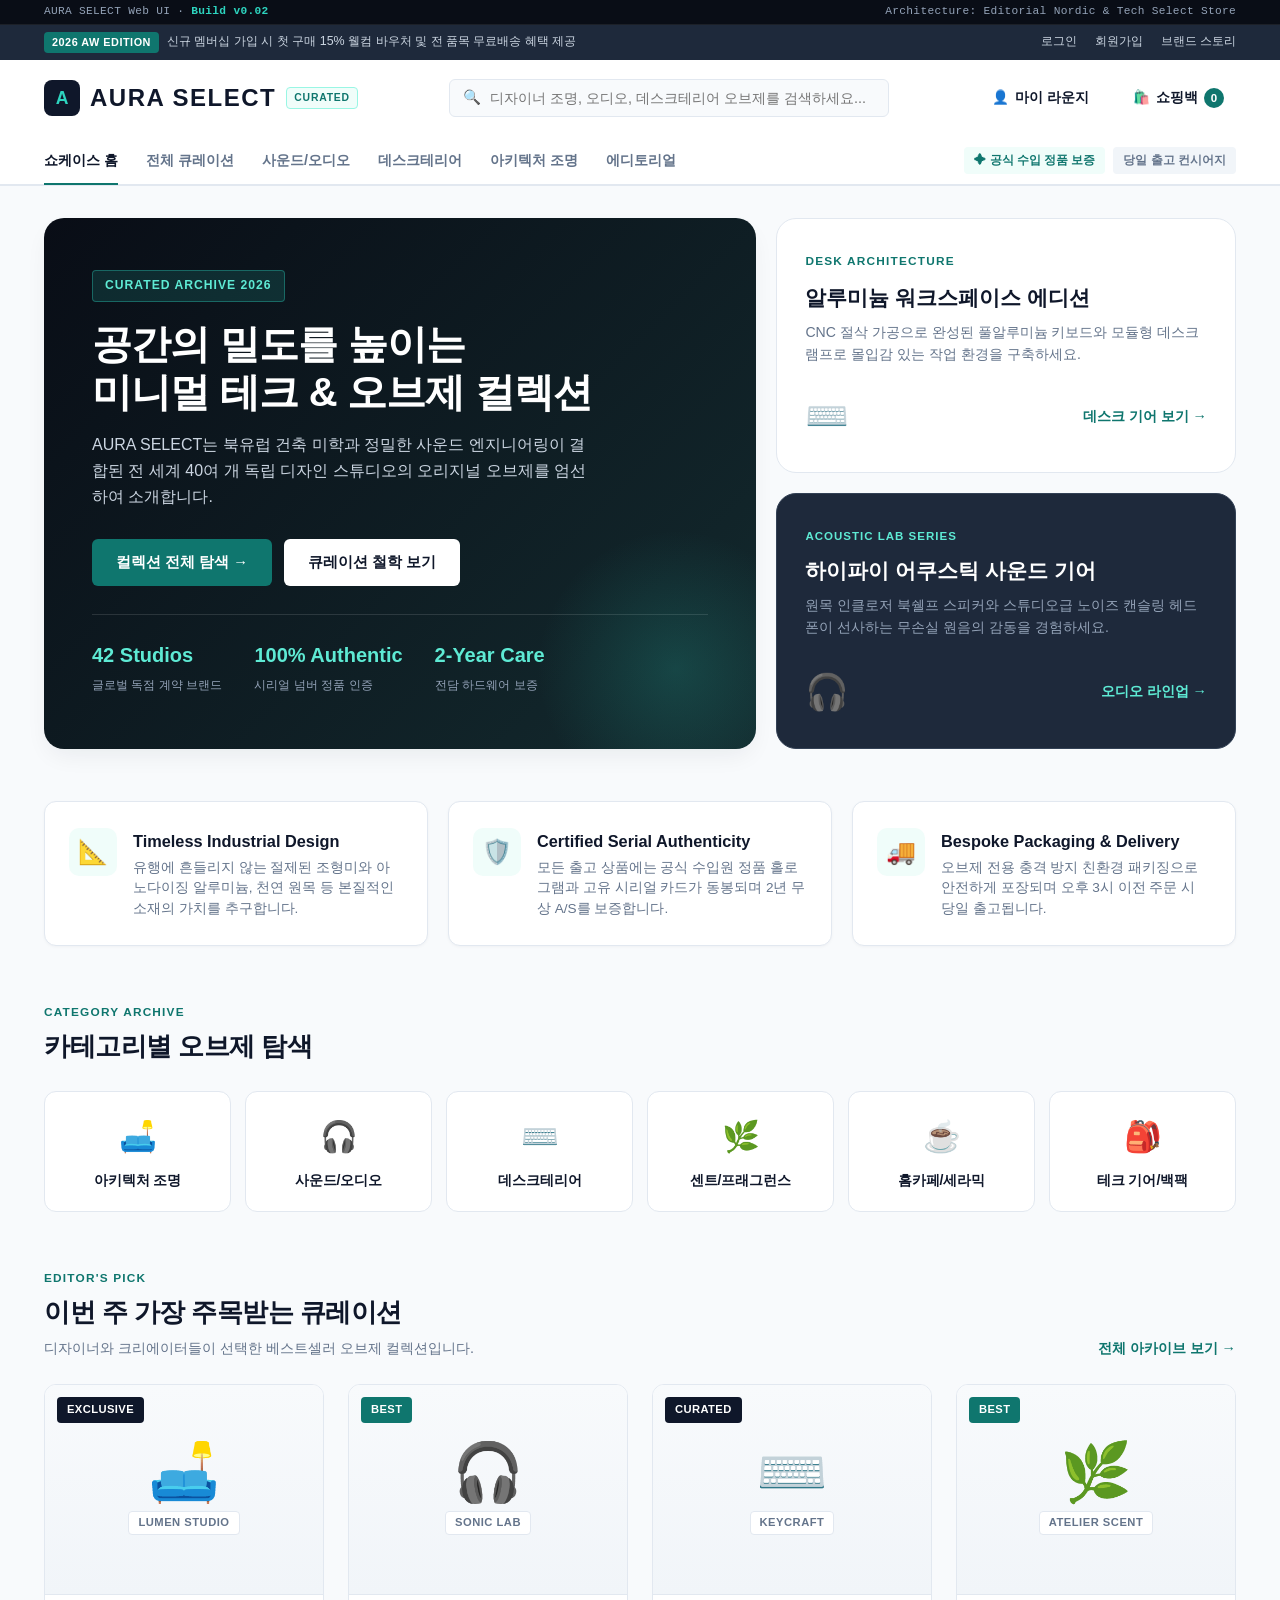
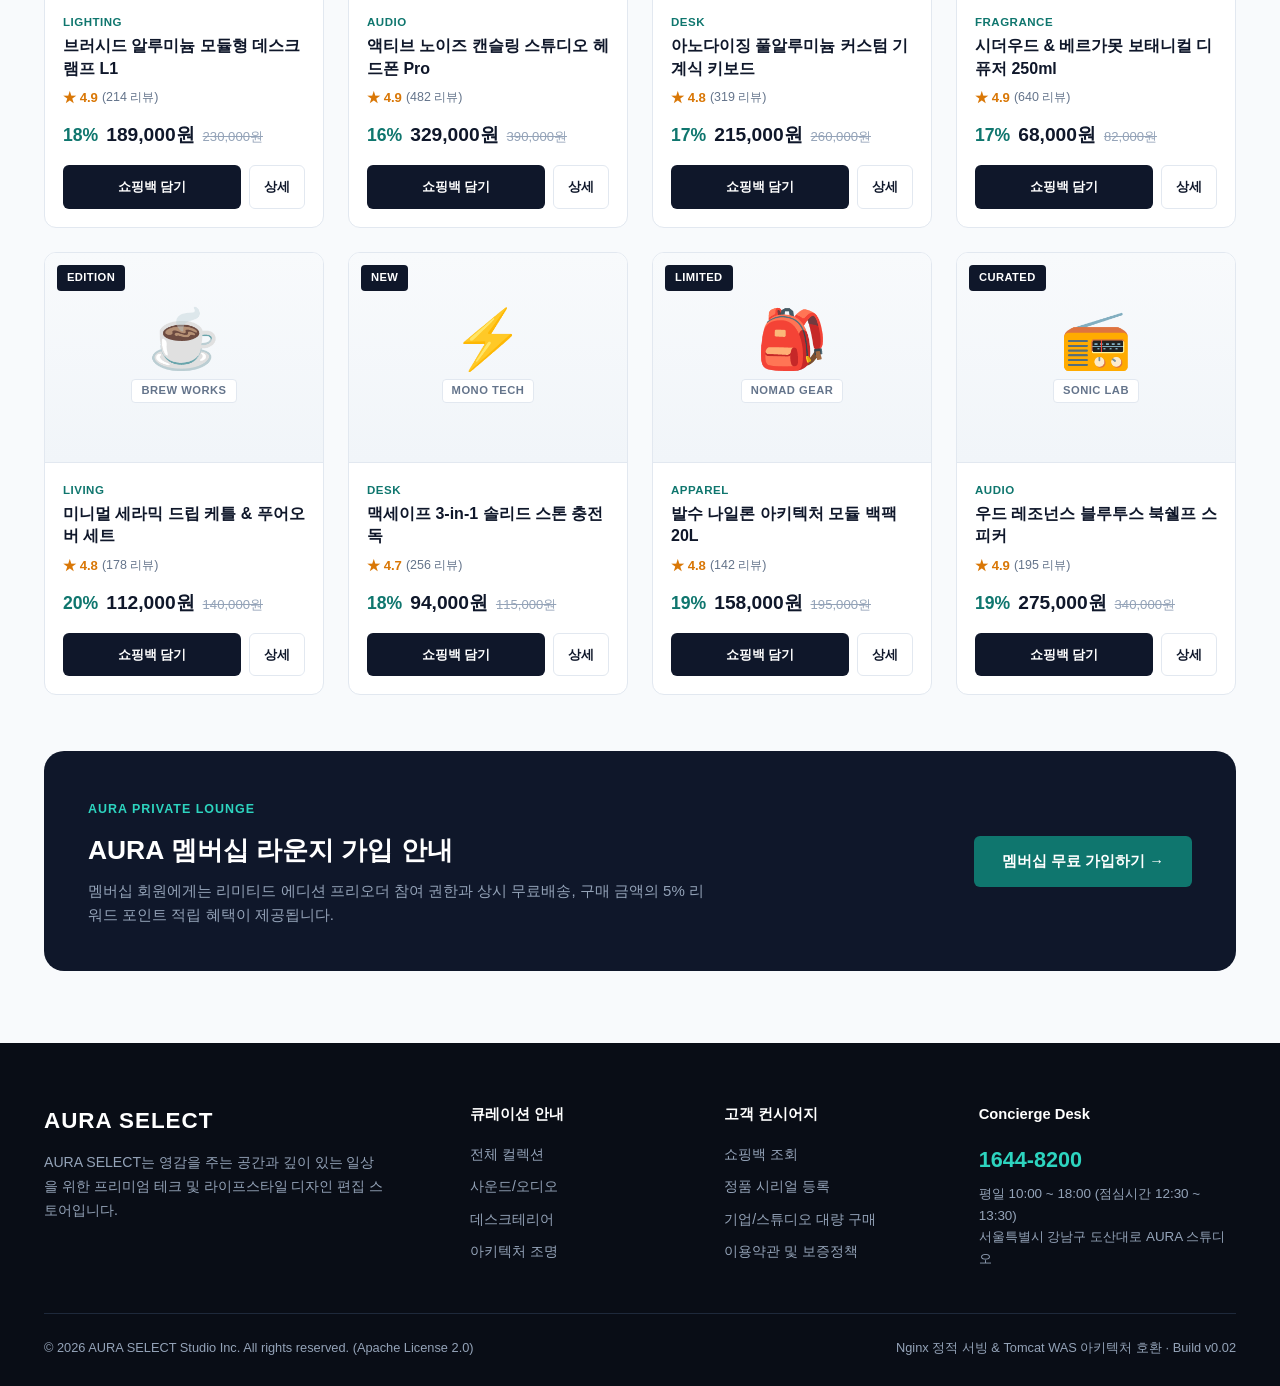
==== commit 8a04fe78: "Change Design" ====
--- a/src/main/webapp/index.html
+++ b/src/main/webapp/index.html
@@ -3,34 +3,29 @@
 <head>
     <meta charset="UTF-8">
     <meta name="viewport" content="width=device-width, initial-scale=1.0">
-    <title>Share Treats - Share Casual Treats Instantly! (Welcome)</title>
+    <title>AURA SELECT — 프리미엄 테크 &amp; 라이프스타일 편집샵</title>
     <link rel="stylesheet" href="css/style.css">
 </head>
 <body>
-    <!-- Build Version Bar -->
+    <!-- Build Version Bar (v0.02) -->
     <div class="build-version-bar">
         <div class="container">
-            <span>Share Treats Web UI · <strong class="build-version-badge js-build-version">Build v0.01</strong></span>
-            <span>Design Theme: sharetreats.ph/welcome</span>
+            <span>AURA SELECT Web UI · <strong class="build-version-badge js-build-version">Build v0.02</strong></span>
+            <span>Architecture: Editorial Nordic &amp; Tech Select Store</span>
         </div>
     </div>
 
-    <!-- Top Bar (Share Treats Announcement & Region Selector) -->
+    <!-- Top Editorial Bar -->
     <div class="top-bar">
         <div class="container">
             <div class="top-bar-highlight">
-                <span class="top-pill">INSTANT GIFTICON</span>
-                <span>⚡ 신용카드 없이도 휴대폰 번호만으로 즉시 발송되는 모바일 트릿 쿠폰!</span>
+                <span class="top-pill">2026 AW EDITION</span>
+                <span>신규 멤버십 가입 시 첫 구매 15% 웰컴 바우처 및 전 품목 무료배송 혜택 제공</span>
             </div>
             <div class="top-bar-links">
-                <div class="region-switch" title="Select Region">
-                    <span class="active">🇵🇭 PH</span>
-                    <span>🇮🇩 ID</span>
-                    <span>🇰🇷 KR</span>
-                </div>
                 <a href="login.html">로그인</a>
                 <a href="login.html?tab=signup">회원가입</a>
-                <a href="#corporate">기업 대량발송 (B2B)</a>
+                <a href="#philosophy">브랜드 스토리</a>
             </div>
         </div>
     </div>
@@ -39,46 +34,43 @@
     <header class="header">
         <div class="container header-main">
             <a href="index.html" class="logo">
-                <span class="logo-icon-box">🎁</span>
-                <div>
-                    ShareTreats
-                    <span class="logo-sub">WELCOME</span>
-                </div>
+                <span class="logo-mark">A</span>
+                <span>AURA SELECT</span>
+                <span class="logo-tag">CURATED</span>
             </a>
 
             <div class="search-bar">
                 <span class="search-icon">🔍</span>
-                <input type="text" placeholder="Jollibee, Starbucks, 7-Eleven 등 브랜드나 트릿을 검색하세요..." onkeydown="if(event.key==='Enter') location.href='products.html'">
+                <input type="text" placeholder="디자이너 조명, 오디오, 데스크테리어 오브제를 검색하세요..." onkeydown="if(event.key==='Enter') location.href='products.html'">
             </div>
 
             <div class="nav-actions">
                 <a href="login.html" class="nav-btn">
-                    <span style="font-size: 1.3rem;">👤</span>
-                    <span>마이 트릿</span>
+                    <span>👤</span>
+                    <span>마이 라운지</span>
                 </a>
                 <a href="cart.html" class="nav-btn">
-                    <span style="font-size: 1.3rem;">🛍️</span>
-                    <span>선물함 (Bag)</span>
+                    <span>🛍️</span>
+                    <span>쇼핑백</span>
                     <span class="badge-count">0</span>
                 </a>
             </div>
         </div>
 
-        <!-- GNB Navigation (Share Treats Welcome Page Structure) -->
+        <!-- GNB Navigation -->
         <nav class="gnb-menu">
             <div class="container">
                 <ul>
-                    <li><a href="index.html" class="active">Welcome (홈)</a></li>
-                    <li><a href="#innovations">Innovations (핵심특징)</a></li>
-                    <li><a href="#how-it-works">How It Works (이용방법)</a></li>
-                    <li><a href="products.html">Brands &amp; Treats (전체 기프티콘)</a></li>
-                    <li><a href="#corporate">For Corporate (기업전용)</a></li>
-                    <li><a href="cart.html">Treats Bag (선물함)</a></li>
+                    <li><a href="index.html" class="active">쇼케이스 홈</a></li>
+                    <li><a href="products.html">전체 큐레이션</a></li>
+                    <li><a href="products.html?cat=audio">사운드/오디오</a></li>
+                    <li><a href="products.html?cat=desk">데스크테리어</a></li>
+                    <li><a href="products.html?cat=lighting">아키텍처 조명</a></li>
+                    <li><a href="#philosophy">에디토리얼</a></li>
                 </ul>
-                <div class="gnb-wallet-badges">
-                    <span class="wallet-pill gcash">GCash / GLife</span>
-                    <span class="wallet-pill maya">Maya</span>
-                    <span class="wallet-pill">Load / 간편결제</span>
+                <div class="gnb-meta-badges">
+                    <span class="meta-tag accent">✦ 공식 수입 정품 보증</span>
+                    <span class="meta-tag">당일 출고 컨시어지</span>
                 </div>
             </div>
         </nav>
@@ -87,212 +79,155 @@
     <!-- Main Content -->
     <main class="main-wrapper">
         <div class="container">
-            <!-- Hero Banner (Share Treats Welcome Style) -->
-            <section class="hero-banner">
-                <div class="hero-content">
-                    <span class="hero-tag">🎉 CASUAL DIGITAL GIFTING PLATFORM</span>
-                    <h1 class="hero-title">Share Casual Treats<br>소중한 사람에게 지금 바로<br>달콤한 트릿을 선물하세요!</h1>
-                    <p class="hero-desc">
-                        복잡한 주소 입력이나 신용카드 없이도 상대방의 휴대폰 번호만 알면 끝!
-                        감성 스티커 카드와 함께 패스트푸드, 카페, 편의점, 영화관 e-바우처 코드를 실시간 SMS로 전송해 보세요.
-                    </p>
-                    <div style="display: flex; flex-wrap: wrap; gap: 12px;">
-                        <a href="products.html" class="btn btn-white">🎁 지금 트릿 선물하기 →</a>
-                        <a href="#how-it-works" class="btn btn-outline" style="background: rgba(255,255,255,0.15); border-color: rgba(255,255,255,0.5); color: white;">📖 4단계 이용방법 보기</a>
-                    </div>
-                    <div class="hero-stats">
-                        <div class="hero-stat-item">
-                            <strong>100+ Brands</strong>
-                            <span>전국 제휴 프랜차이즈</span>
-                        </div>
-                        <div class="hero-stat-item">
-                            <strong>Instant SMS</strong>
-                            <span>결제 즉시 코드 발송</span>
-                        </div>
-                        <div class="hero-stat-item">
-                            <strong>No Card Needed</strong>
-                            <span>휴대폰·e월렛 간편결제</span>
-                        </div>
-                    </div>
-                </div>
-
-                <!-- Right Mobile Gifticon Mockup -->
-                <div class="hero-mockup">
-                    <div class="mockup-sticker-header">
-                        <span>💌 Birthday Sticker Card</span>
-                        <span>To: +63 917-XXX-XXXX</span>
-                    </div>
-                    <p style="font-size: 0.88rem; color: #574b45; margin-bottom: 12px; font-weight: 600;">
-                        생일 축하해! 오늘 하루 맛있는 치킨과 함께 행복한 시간 보내길 바랄게 🥳
-                    </p>
-                    <div class="mockup-treat-body">
-                        <div class="mockup-treat-icon">🍗</div>
-                        <div>
-                            <span style="font-size: 0.72rem; font-weight: 800; color: #ff5722;">JOLLIBEE · POPULAR TREAT</span>
-                            <h4 style="font-size: 1rem; font-weight: 900; margin: 2px 0;">치킨조이 1인 버킷 &amp; 스파게티</h4>
-                            <span style="font-size: 0.8rem; color: #786b65;">전국 매장 즉시 교환 가능</span>
-                        </div>
-                    </div>
-                    <div class="mockup-code-bar">
-                        <span>TREAT CODE: <strong>ST-9482-7710</strong></span>
-                        <span class="mockup-sms-badge">SMS 전송완료</span>
+            <!-- Editorial Split Hero Showcase -->
+            <section class="editorial-hero">
+                <div class="hero-primary-panel">
+                    <div>
+                        <span class="hero-eyebrow">CURATED ARCHIVE 2026</span>
+                        <h1 class="hero-headline">공간의 밀도를 높이는<br>미니멀 테크 &amp; 오브제 컬렉션</h1>
+                        <p class="hero-lead">
+                            AURA SELECT는 북유럽 건축 미학과 정밀한 사운드 엔지니어링이 결합된 전 세계 40여 개 독립 디자인 스튜디오의 오리지널 오브제를 엄선하여 소개합니다.
+                        </p>
+                        <div style="display: flex; gap: 12px;">
+                            <a href="products.html" class="btn btn-primary">컬렉션 전체 탐색 →</a>
+                            <a href="#philosophy" class="btn btn-white">큐레이션 철학 보기</a>
+                        </div>
+                    </div>
+
+                    <div class="hero-metrics">
+                        <div class="hero-metric-box">
+                            <strong>42 Studios</strong>
+                            <span>글로벌 독점 계약 브랜드</span>
+                        </div>
+                        <div class="hero-metric-box">
+                            <strong>100% Authentic</strong>
+                            <span>시리얼 넘버 정품 인증</span>
+                        </div>
+                        <div class="hero-metric-box">
+                            <strong>2-Year Care</strong>
+                            <span>전담 하드웨어 보증</span>
+                        </div>
+                    </div>
+                </div>
+
+                <!-- Right Stacked Editorial Panels -->
+                <div class="hero-side-stack">
+                    <div class="hero-sub-panel">
+                        <div>
+                            <span class="section-eyebrow">DESK ARCHITECTURE</span>
+                            <h3 style="font-size: 1.3rem; font-weight: 900; margin: 6px 0 8px;">알루미늄 워크스페이스 에디션</h3>
+                            <p style="font-size: 0.88rem; color: #64748b; line-height: 1.55;">
+                                CNC 절삭 가공으로 완성된 풀알루미늄 키보드와 모듈형 데스크 램프로 몰입감 있는 작업 환경을 구축하세요.
+                            </p>
+                        </div>
+                        <div style="display: flex; justify-content: space-between; align-items: center; margin-top: 16px;">
+                            <span style="font-size: 2.2rem;">⌨️</span>
+                            <a href="products.html?cat=desk" class="see-all-link">데스크 기어 보기 →</a>
+                        </div>
+                    </div>
+
+                    <div class="hero-sub-panel dark-tint">
+                        <div>
+                            <span style="font-size: 0.72rem; font-weight: 800; color: #5eead4; letter-spacing: 1px;">ACOUSTIC LAB SERIES</span>
+                            <h3 style="font-size: 1.3rem; font-weight: 900; margin: 6px 0 8px;">하이파이 어쿠스틱 사운드 기어</h3>
+                            <p style="font-size: 0.88rem; color: #94a3b8; line-height: 1.55;">
+                                원목 인클로저 북쉘프 스피커와 스튜디오급 노이즈 캔슬링 헤드폰이 선사하는 무손실 원음의 감동을 경험하세요.
+                            </p>
+                        </div>
+                        <div style="display: flex; justify-content: space-between; align-items: center; margin-top: 16px;">
+                            <span style="font-size: 2.2rem;">🎧</span>
+                            <a href="products.html?cat=audio" style="color: #5eead4; font-weight: 700; font-size: 0.9rem;">오디오 라인업 →</a>
+                        </div>
                     </div>
                 </div>
             </section>
 
-            <!-- Section 1: Innovations (Why Share Treats?) -->
-            <section id="innovations">
-                <div class="section-title-wrap">
-                    <div>
-                        <span class="section-eyebrow">INNOVATIONS</span>
-                        <h2 class="section-title">일상을 바꾸는 디지털 기프팅 혁신</h2>
-                        <p class="section-sub">Share Treats가 제공하는 빠르고 간편한 모바일 e-바우처 핵심 서비스입니다.</p>
-                    </div>
-                </div>
-
-                <div class="innovations-grid">
-                    <div class="innovation-card">
-                        <div class="innovation-icon">🍔</div>
-                        <h3 class="innovation-title">Lifestyle Treats</h3>
-                        <p class="innovation-desc">
-                            패스트푸드, 스페셜티 커피, 편의점 금액권, 영화 관람권, 스파 테라피까지 일상의 모든 순간에 어울리는 라이프스타일 트릿을 제공합니다.
-                        </p>
-                    </div>
-                    <div class="innovation-card">
-                        <div class="innovation-icon">⚡</div>
-                        <h3 class="innovation-title">Instant Treat Codes</h3>
-                        <p class="innovation-desc">
-                            결제가 완료되는 즉시 고유한 트릿 코드(Treat Code)가 생성되어 수신자의 휴대폰 SMS 문자와 이메일로 실시간 발송됩니다.
-                        </p>
-                    </div>
-                    <div class="innovation-card">
-                        <div class="innovation-icon">🏪</div>
-                        <h3 class="innovation-title">Nationwide Redemption</h3>
-                        <p class="innovation-desc">
-                            복잡한 출력 절차 없이 휴대폰으로 전달받은 트릿 코드를 전국 제휴 브랜드 매장에 제시하면 현장에서 즉시 실물 상품으로 교환됩니다.
-                        </p>
-                    </div>
-                    <div class="innovation-card">
-                        <div class="innovation-icon">📱</div>
-                        <h3 class="innovation-title">No Credit Card Required</h3>
-                        <p class="innovation-desc">
-                            신용카드가 없어도 휴대폰 소액결제(Airtime Load), GCash(GLife), Maya, GrabPay, 카카오페이 등 다양한 디지털 결제 수단을 지원합니다.
-                        </p>
+            <!-- Section 1: Curation Philosophy (3 Pillars) -->
+            <section id="philosophy">
+                <div class="pillars-grid">
+                    <div class="pillar-card">
+                        <div class="pillar-icon">📐</div>
+                        <div>
+                            <h3 class="pillar-title">Timeless Industrial Design</h3>
+                            <p class="pillar-desc">유행에 흔들리지 않는 절제된 조형미와 아노다이징 알루미늄, 천연 원목 등 본질적인 소재의 가치를 추구합니다.</p>
+                        </div>
+                    </div>
+                    <div class="pillar-card">
+                        <div class="pillar-icon">🛡️</div>
+                        <div>
+                            <h3 class="pillar-title">Certified Serial Authenticity</h3>
+                            <p class="pillar-desc">모든 출고 상품에는 공식 수입원 정품 홀로그램과 고유 시리얼 카드가 동봉되며 2년 무상 A/S를 보증합니다.</p>
+                        </div>
+                    </div>
+                    <div class="pillar-card">
+                        <div class="pillar-icon">🚚</div>
+                        <div>
+                            <h3 class="pillar-title">Bespoke Packaging &amp; Delivery</h3>
+                            <p class="pillar-desc">오브제 전용 충격 방지 친환경 패키징으로 안전하게 포장되며 오후 3시 이전 주문 시 당일 출고됩니다.</p>
+                        </div>
                     </div>
                 </div>
             </section>
 
-            <!-- Section 2: How It Works (4-Step Flow) -->
-            <section id="how-it-works" class="how-it-works-section">
-                <div style="text-align: center; max-width: 640px; margin: 0 auto;">
-                    <span class="section-eyebrow">HOW IT WORKS</span>
-                    <h2 class="section-title">단 4단계로 완성되는 간편 트릿 선물</h2>
-                    <p class="section-sub">누구나 30초 안에 마음을 담은 스티커 카드와 모바일 쿠폰을 보낼 수 있습니다.</p>
-                </div>
-
-                <div class="steps-grid">
-                    <div class="step-card">
-                        <span class="step-number">STEP 01</span>
-                        <div class="step-emoji">🎨</div>
-                        <h3 class="step-title">Select Treats &amp; Stickers</h3>
-                        <p class="step-desc">선물하고 싶은 트릿 상품을 고르고 생일·감사·응원 테마의 디지털 스티커 카드와 인사말을 선택합니다.</p>
-                    </div>
-                    <div class="step-card">
-                        <span class="step-number">STEP 02</span>
-                        <div class="step-emoji">📲</div>
-                        <h3 class="step-title">Enter Mobile Number</h3>
-                        <p class="step-desc">선물을 받을 친구, 가족, 동료의 휴대폰 번호를 입력합니다. 배송지 주소를 물어볼 필요가 없습니다.</p>
-                    </div>
-                    <div class="step-card">
-                        <span class="step-number">STEP 03</span>
-                        <div class="step-emoji">💳</div>
-                        <h3 class="step-title">Pay via Load or Wallet</h3>
-                        <p class="step-desc">휴대폰 결제(Load), GCash, Maya, GrabPay, 또는 신용/체크카드 중 원하는 결제 수단으로 간편하게 결제합니다.</p>
-                    </div>
-                    <div class="step-card">
-                        <span class="step-number">STEP 04</span>
-                        <div class="step-emoji">🎉</div>
-                        <h3 class="step-title">Redeem Treat Code</h3>
-                        <p class="step-desc">수신자가 SMS로 도착한 트릿 코드를 제휴 매장 카운터에 제시하고 맛있는 트릿을 즉시 수령합니다.</p>
-                    </div>
-                </div>
-            </section>
-
-            <!-- Section 3: Brands & Categories -->
-            <section id="brands">
-                <div class="section-title-wrap">
-                    <div>
-                        <span class="section-eyebrow">PARTNER BRANDS &amp; CATEGORIES</span>
-                        <h2 class="section-title">카테고리 및 인기 제휴 브랜드</h2>
-                        <p class="section-sub">원하시는 트릿 카테고리와 대표 프랜차이즈 브랜드를 선택해 보세요.</p>
-                    </div>
-                </div>
-
-                <div class="categories-grid">
-                    <a href="products.html?cat=food" class="category-item">
-                        <div class="category-icon">🍗</div>
-                        <div class="category-name">패스트푸드/다이닝</div>
-                    </a>
-                    <a href="products.html?cat=cafe" class="category-item">
-                        <div class="category-icon">☕</div>
-                        <div class="category-name">카페/베이커리</div>
-                    </a>
-                    <a href="products.html?cat=retail" class="category-item">
-                        <div class="category-icon">🏪</div>
-                        <div class="category-name">편의점/리테일</div>
-                    </a>
-                    <a href="products.html?cat=entertainment" class="category-item">
-                        <div class="category-icon">🎬</div>
-                        <div class="category-name">영화/엔터테인먼트</div>
-                    </a>
-                    <a href="products.html?cat=lifestyle" class="category-item">
-                        <div class="category-icon">💆‍♀️</div>
-                        <div class="category-name">스파/뷰티/케어</div>
-                    </a>
-                    <a href="products.html" class="category-item">
-                        <div class="category-icon">🎁</div>
-                        <div class="category-name">전체 트릿 보기</div>
-                    </a>
-                </div>
-
-                <div class="brands-strip">
-                    <a href="products.html?cat=food" class="brand-pill">🐝 Jollibee</a>
-                    <a href="products.html?cat=food" class="brand-pill">🍟 McDonald's</a>
-                    <a href="products.html?cat=food" class="brand-pill">🍗 KFC</a>
-                    <a href="products.html?cat=cafe" class="brand-pill">☕ Starbucks</a>
-                    <a href="products.html?cat=retail" class="brand-pill">🏪 7-Eleven CLiQQ</a>
-                    <a href="products.html?cat=cafe" class="brand-pill">🍩 Dunkin'</a>
-                    <a href="products.html?cat=food" class="brand-pill">🥡 Chowking</a>
-                    <a href="products.html?cat=food" class="brand-pill">🍕 Greenwich</a>
-                    <a href="products.html?cat=entertainment" class="brand-pill">🎟️ SM / CGV Cinema</a>
-                    <a href="products.html?cat=lifestyle" class="brand-pill">🌿 Wellness Spa</a>
-                </div>
-            </section>
-
-            <!-- Section 4: Best Selling Treats -->
+            <!-- Section 2: Categories -->
             <div class="section-title-wrap">
                 <div>
-                    <span class="section-eyebrow">BEST SELLING TREATS</span>
-                    <h2 class="section-title">지금 가장 많이 선물하는 인기 트릿 🏆</h2>
-                    <p class="section-sub">결제 즉시 SMS 코드로 발송되는 베스트셀러 모바일 바우처입니다.</p>
-                </div>
-                <a href="products.html" class="see-all-link">전체 트릿 카탈로그 보기 →</a>
+                    <span class="section-eyebrow">CATEGORY ARCHIVE</span>
+                    <h2 class="section-title">카테고리별 오브제 탐색</h2>
+                </div>
+            </div>
+
+            <div class="categories-grid">
+                <a href="products.html?cat=lighting" class="category-item">
+                    <div class="category-icon">🛋️</div>
+                    <div class="category-name">아키텍처 조명</div>
+                </a>
+                <a href="products.html?cat=audio" class="category-item">
+                    <div class="category-icon">🎧</div>
+                    <div class="category-name">사운드/오디오</div>
+                </a>
+                <a href="products.html?cat=desk" class="category-item">
+                    <div class="category-icon">⌨️</div>
+                    <div class="category-name">데스크테리어</div>
+                </a>
+                <a href="products.html?cat=fragrance" class="category-item">
+                    <div class="category-icon">🌿</div>
+                    <div class="category-name">센트/프래그런스</div>
+                </a>
+                <a href="products.html?cat=living" class="category-item">
+                    <div class="category-icon">☕</div>
+                    <div class="category-name">홈카페/세라믹</div>
+                </a>
+                <a href="products.html?cat=apparel" class="category-item">
+                    <div class="category-icon">🎒</div>
+                    <div class="category-name">테크 기어/백팩</div>
+                </a>
+            </div>
+
+            <!-- Section 3: Featured Curated Objects -->
+            <div class="section-title-wrap">
+                <div>
+                    <span class="section-eyebrow">EDITOR'S PICK</span>
+                    <h2 class="section-title">이번 주 가장 주목받는 큐레이션</h2>
+                    <p class="section-sub">디자이너와 크리에이터들이 선택한 베스트셀러 오브제 컬렉션입니다.</p>
+                </div>
+                <a href="products.html" class="see-all-link">전체 아카이브 보기 →</a>
             </div>
 
             <div class="product-grid" id="main-product-grid">
                 <!-- Dynamically loaded via app.js -->
             </div>
 
-            <!-- Section 5: Corporate Promo Banner -->
-            <section id="corporate" style="background: linear-gradient(135deg, #27201c 0%, #43322b 100%); color: white; border-radius: var(--radius-lg); padding: 44px; margin-bottom: 32px; display: flex; flex-wrap: wrap; justify-content: space-between; align-items: center; gap: 24px; box-shadow: var(--shadow-md);">
-                <div style="max-width: 640px;">
-                    <span style="background: var(--secondary); color: #1f1917; font-weight: 900; font-size: 0.78rem; padding: 4px 12px; border-radius: 999px;">SHARE TREATS FOR CORPORATE</span>
-                    <h3 style="font-size: 1.7rem; font-weight: 900; margin: 12px 0 8px;">기업 임직원 복지 및 마케팅 경품 대량 발송 솔루션</h3>
-                    <p style="color: #d6c7c0; font-size: 0.95rem;">
-                        수천 명의 고객과 임직원에게 엑셀 업로드 한 번으로 모바일 기프티콘을 즉시 발송하세요. 기업 전용 할인 혜택과 맞춤형 브랜드 배너를 지원합니다.
+            <!-- Section 4: Membership Banner -->
+            <section style="background: #0f172a; color: white; border-radius: var(--radius-lg); padding: 44px; display: flex; flex-wrap: wrap; justify-content: space-between; align-items: center; gap: 24px;">
+                <div style="max-width: 620px;">
+                    <span style="color: #2dd4bf; font-weight: 800; font-size: 0.78rem; letter-spacing: 1px;">AURA PRIVATE LOUNGE</span>
+                    <h3 style="font-size: 1.65rem; font-weight: 900; margin: 8px 0;">AURA 멤버십 라운지 가입 안내</h3>
+                    <p style="color: #94a3b8; font-size: 0.94rem;">
+                        멤버십 회원에게는 리미티드 에디션 프리오더 참여 권한과 상시 무료배송, 구매 금액의 5% 리워드 포인트 적립 혜택이 제공됩니다.
                     </p>
                 </div>
-                <a href="login.html?tab=signup" class="btn btn-primary" style="padding: 15px 30px; font-size: 1rem;">🏢 기업 파트너십 신청하기 →</a>
+                <a href="login.html?tab=signup" class="btn btn-primary" style="padding: 14px 28px;">멤버십 무료 가입하기 →</a>
             </section>
         </div>
     </main>
@@ -302,42 +237,42 @@
         <div class="container">
             <div class="footer-grid">
                 <div>
-                    <div class="footer-logo">🎁 ShareTreats</div>
+                    <div class="footer-logo">AURA SELECT</div>
                     <p class="footer-desc">
-                        Share Treats는 휴대폰 번호만으로 일상 속 감동을 즉시 전하는 글로벌 캐주얼 디지털 기프팅(Gifticon) 플랫폼입니다.
+                        AURA SELECT는 영감을 주는 공간과 깊이 있는 일상을 위한 프리미엄 테크 및 라이프스타일 디자인 편집 스토어입니다.
                     </p>
                 </div>
                 <div>
-                    <h4 class="footer-title">서비스 바로가기</h4>
+                    <h4 class="footer-title">큐레이션 안내</h4>
                     <ul class="footer-links">
-                        <li><a href="index.html">Welcome 홈</a></li>
-                        <li><a href="#innovations">Innovations</a></li>
-                        <li><a href="#how-it-works">How It Works</a></li>
-                        <li><a href="products.html">Brands &amp; Treats</a></li>
+                        <li><a href="products.html">전체 컬렉션</a></li>
+                        <li><a href="products.html?cat=audio">사운드/오디오</a></li>
+                        <li><a href="products.html?cat=desk">데스크테리어</a></li>
+                        <li><a href="products.html?cat=lighting">아키텍처 조명</a></li>
                     </ul>
                 </div>
                 <div>
-                    <h4 class="footer-title">고객 지원 및 제휴</h4>
+                    <h4 class="footer-title">고객 컨시어지</h4>
                     <ul class="footer-links">
-                        <li><a href="#corporate">For Corporate (기업 대량발송)</a></li>
-                        <li><a href="#">가맹점 입점 문의</a></li>
-                        <li><a href="#">트릿 코드 재발송 안내</a></li>
-                        <li><a href="#">이용약관 및 개인정보처리방침</a></li>
+                        <li><a href="cart.html">쇼핑백 조회</a></li>
+                        <li><a href="login.html">정품 시리얼 등록</a></li>
+                        <li><a href="#">기업/스튜디오 대량 구매</a></li>
+                        <li><a href="#">이용약관 및 보증정책</a></li>
                     </ul>
                 </div>
                 <div>
-                    <h4 class="footer-title">Customer Care Center</h4>
-                    <p style="font-size: 1.35rem; font-weight: 900; color: var(--secondary); margin-bottom: 6px;">support@sharetreats.ph</p>
-                    <p style="font-size: 0.85rem; line-height: 1.6;">
-                        고객센터: 1588-0000 / +63 2-8888-0000<br>
-                        운영시간: 평일 09:00 ~ 18:00 (모바일 코드 24시간 연중무휴 발송)
+                    <h4 class="footer-title">Concierge Desk</h4>
+                    <p style="font-size: 1.35rem; font-weight: 900; color: #2dd4bf; margin-bottom: 6px;">1644-8200</p>
+                    <p style="font-size: 0.84rem; line-height: 1.6;">
+                        평일 10:00 ~ 18:00 (점심시간 12:30 ~ 13:30)<br>
+                        서울특별시 강남구 도산대로 AURA 스튜디오
                     </p>
                 </div>
             </div>
 
             <div class="footer-bottom">
-                <span>&copy; 2026 Share Treats Innovation Corp. &amp; MyShop. All rights reserved. (Apache License 2.0)</span>
-                <span>Nginx 정적 서빙 &amp; Tomcat WAS (WAR) 하이브리드 배포 호환</span>
+                <span>&copy; 2026 AURA SELECT Studio Inc. All rights reserved. (Apache License 2.0)</span>
+                <span>Nginx 정적 서빙 &amp; Tomcat WAS 아키텍처 호환 · Build v0.02</span>
             </div>
         </div>
     </footer>
--- a/src/main/webapp/css/style.css
+++ b/src/main/webapp/css/style.css
@@ -1,35 +1,33 @@
 /* ===================================================================
-   Share Treats (sharetreats.ph/welcome) Inspired Design System
-    Casual Digital Gifting & e-Voucher Platform UI
+   AURA SELECT — Editorial Tech & Lifestyle Curated Store Design System
+   Build Version: v0.02
    =================================================================== */
 
 :root {
-  --primary: #ff5722;
-  --primary-hover: #e64a19;
-  --primary-light: #fff3ef;
-  --primary-soft: #ffe0d6;
-  --secondary: #ffb300;
-  --secondary-light: #fff8e1;
-  --accent-mint: #00bfa5;
-  --accent-mint-light: #e0f2f1;
-  --danger: #ef4444;
-  --success: #10b981;
-  --dark: #1f1917;
-  --dark-card: #2c221e;
-  --text-main: #27201c;
-  --text-muted: #786b65;
-  --bg-main: #fffaf7;
-  --bg-section-alt: #fff4ed;
+  --primary: #0f766e;
+  --primary-hover: #115e59;
+  --primary-light: #f0fdfa;
+  --primary-border: #99f6e4;
+  --accent: #d97706;
+  --accent-light: #fef3c7;
+  --danger: #e11d48;
+  --success: #059669;
+  --dark: #0f172a;
+  --dark-surface: #1e293b;
+  --text-main: #0f172a;
+  --text-muted: #64748b;
+  --bg-main: #f8fafc;
+  --bg-alt: #f1f5f9;
   --bg-card: #ffffff;
-  --border: #f1e4dd;
-  --border-focus: #ffab91;
-  --radius-sm: 10px;
-  --radius-md: 16px;
-  --radius-lg: 24px;
+  --border: #e2e8f0;
+  --border-focus: #14b8a6;
+  --radius-sm: 6px;
+  --radius-md: 12px;
+  --radius-lg: 20px;
   --radius-pill: 9999px;
-  --shadow-sm: 0 2px 8px rgba(39, 32, 28, 0.05);
-  --shadow-md: 0 8px 24px rgba(255, 87, 34, 0.09);
-  --shadow-lg: 0 16px 36px rgba(255, 87, 34, 0.14);
+  --shadow-sm: 0 1px 3px rgba(15, 23, 42, 0.04);
+  --shadow-md: 0 10px 25px -5px rgba(15, 23, 42, 0.07);
+  --shadow-lg: 0 20px 40px -10px rgba(15, 23, 42, 0.12);
 }
 
 * {
@@ -43,7 +41,7 @@
 }
 
 body {
-  font-family: "Pretendard", "Poppins", "Nunito", -apple-system, BlinkMacSystemFont, "Segoe UI", Roboto, sans-serif;
+  font-family: "Pretendard", -apple-system, BlinkMacSystemFont, "Segoe UI", Roboto, sans-serif;
   color: var(--text-main);
   background-color: var(--bg-main);
   line-height: 1.6;
@@ -63,7 +61,7 @@
 }
 
 .container {
-  max-width: 1200px;
+  max-width: 1240px;
   margin: 0 auto;
   padding: 0 24px;
   width: 100%;
@@ -71,12 +69,12 @@
 
 /* ---------------- Build Version Top Strip ---------------- */
 .build-version-bar {
-  background: #14100e;
-  color: #a89992;
+  background: #090d16;
+  color: #94a3b8;
   font-size: 0.7rem;
   line-height: 1.4;
-  padding: 3px 0;
-  border-bottom: 1px solid rgba(255, 255, 255, 0.07);
+  padding: 4px 0;
+  border-bottom: 1px solid rgba(255, 255, 255, 0.08);
   font-family: "JetBrains Mono", "Consolas", monospace;
   letter-spacing: 0.3px;
 }
@@ -84,187 +82,174 @@
   display: flex;
   justify-content: space-between;
   align-items: center;
+  white-space: nowrap;
 }
 .build-version-badge {
-  color: #ffab91;
-  font-weight: 700;
-}
-
-/* ---------------- Top Bar (Share Treats Announcement & Region) ---------------- */
+  color: #2dd4bf;
+  font-weight: 700;
+}
+
+/* ---------------- Top Editorial Bar ---------------- */
 .top-bar {
-  background: linear-gradient(90deg, #1f1917 0%, #382822 100%);
-  color: #f5ebe6;
-  font-size: 0.82rem;
-  padding: 8px 0;
+  background: #1e293b;
+  color: #cbd5e1;
+  font-size: 0.78rem;
+  padding: 7px 0;
 }
 .top-bar .container {
   display: flex;
   justify-content: space-between;
   align-items: center;
-  flex-wrap: wrap;
-  gap: 8px;
+  gap: 12px;
 }
 .top-bar-highlight {
   display: inline-flex;
   align-items: center;
   gap: 8px;
+  white-space: nowrap;
 }
 .top-pill {
   background: var(--primary);
   color: #ffffff;
   font-weight: 700;
   padding: 2px 8px;
-  border-radius: var(--radius-pill);
-  font-size: 0.72rem;
-  letter-spacing: 0.3px;
+  border-radius: 4px;
+  font-size: 0.68rem;
+  letter-spacing: 0.5px;
+  white-space: nowrap;
 }
 .top-bar-links {
   display: flex;
   align-items: center;
-  gap: 16px;
+  gap: 18px;
+  white-space: nowrap;
 }
 .top-bar-links a {
-  color: #e2d5ce;
+  color: #cbd5e1;
   transition: color 0.2s;
   font-weight: 500;
 }
 .top-bar-links a:hover {
-  color: var(--secondary);
-}
-.region-switch {
-  display: inline-flex;
-  align-items: center;
-  background: rgba(255, 255, 255, 0.1);
-  border-radius: var(--radius-pill);
-  padding: 2px 6px;
-  gap: 4px;
-  font-size: 0.75rem;
-}
-.region-switch span {
-  padding: 2px 6px;
-  border-radius: var(--radius-pill);
-  cursor: pointer;
-}
-.region-switch span.active {
-  background: var(--primary);
-  color: white;
-  font-weight: 700;
+  color: #5eead4;
 }
 
 /* ---------------- Header & GNB ---------------- */
 .header {
   background: rgba(255, 255, 255, 0.96);
-  backdrop-filter: blur(12px);
+  backdrop-filter: blur(14px);
   border-bottom: 1px solid var(--border);
   position: sticky;
   top: 0;
   z-index: 100;
-  box-shadow: var(--shadow-sm);
 }
 .header-main {
   display: flex;
   align-items: center;
   justify-content: space-between;
-  gap: 24px;
-  height: 78px;
+  gap: 28px;
+  height: 76px;
 }
 .logo {
-  font-size: 1.65rem;
+  font-size: 1.5rem;
   font-weight: 900;
+  color: var(--dark);
+  display: flex;
+  align-items: center;
+  gap: 10px;
+  letter-spacing: 1.5px;
+  white-space: nowrap;
+}
+.logo-mark {
+  width: 36px;
+  height: 36px;
+  border-radius: 8px;
+  background: var(--dark);
+  color: #2dd4bf;
+  display: flex;
+  align-items: center;
+  justify-content: center;
+  font-size: 1.1rem;
+  font-weight: 900;
+  letter-spacing: 0;
+}
+.logo-tag {
+  font-size: 0.65rem;
+  font-weight: 700;
   color: var(--primary);
-  display: flex;
-  align-items: center;
-  gap: 10px;
-  letter-spacing: -0.6px;
-}
-.logo-icon-box {
-  width: 40px;
-  height: 40px;
-  border-radius: 12px;
-  background: linear-gradient(135deg, #ff5722 0%, #ff9800 100%);
-  color: white;
-  display: flex;
-  align-items: center;
-  justify-content: center;
-  font-size: 1.35rem;
-  box-shadow: 0 4px 12px rgba(255, 87, 34, 0.3);
-}
-.logo-sub {
-  font-size: 0.7rem;
-  font-weight: 700;
-  color: var(--secondary);
-  background: var(--secondary-light);
-  padding: 2px 8px;
-  border-radius: var(--radius-pill);
-  margin-left: 4px;
-  vertical-align: middle;
+  background: var(--primary-light);
+  border: 1px solid var(--primary-border);
+  padding: 2px 7px;
+  border-radius: 4px;
+  letter-spacing: 0.8px;
+  white-space: nowrap;
 }
 .search-bar {
   flex: 1;
-  max-width: 460px;
+  max-width: 440px;
   position: relative;
   display: flex;
 }
 .search-bar input {
   width: 100%;
-  padding: 11px 18px 11px 42px;
-  border: 2px solid var(--border);
-  border-radius: var(--radius-pill);
+  padding: 10px 16px 10px 40px;
+  border: 1.5px solid var(--border);
+  border-radius: var(--radius-sm);
   background: var(--bg-main);
-  font-size: 0.92rem;
+  font-size: 0.9rem;
   outline: none;
   transition: all 0.2s;
 }
 .search-bar input:focus {
   background: #ffffff;
   border-color: var(--primary);
-  box-shadow: 0 0 0 4px rgba(255, 87, 34, 0.12);
+  box-shadow: 0 0 0 3px rgba(15, 118, 110, 0.12);
 }
 .search-icon {
   position: absolute;
-  left: 16px;
+  left: 14px;
   top: 50%;
   transform: translateY(-50%);
+  color: var(--text-muted);
+  font-size: 0.9rem;
+}
+.nav-actions {
+  display: flex;
+  align-items: center;
+  gap: 20px;
+  white-space: nowrap;
+}
+.nav-btn {
+  display: inline-flex;
+  align-items: center;
+  font-size: 0.85rem;
+  font-weight: 700;
+  color: var(--text-main);
+  gap: 6px;
+  position: relative;
+  padding: 8px 12px;
+  border-radius: var(--radius-sm);
+  transition: background 0.2s, color 0.2s;
+  white-space: nowrap;
+}
+.nav-btn:hover {
+  background: var(--bg-alt);
   color: var(--primary);
 }
-.nav-actions {
-  display: flex;
-  align-items: center;
-  gap: 18px;
-}
-.nav-btn {
-  display: flex;
-  flex-direction: column;
-  align-items: center;
-  font-size: 0.76rem;
-  font-weight: 600;
-  color: var(--text-muted);
-  gap: 3px;
-  position: relative;
-  transition: color 0.2s, transform 0.2s;
-}
-.nav-btn:hover {
-  color: var(--primary);
-  transform: translateY(-1px);
-}
 .badge-count {
-  position: absolute;
-  top: -5px;
-  right: -6px;
   background: var(--primary);
   color: white;
-  font-size: 0.7rem;
-  font-weight: 800;
-  width: 19px;
-  height: 19px;
-  border-radius: 50%;
-  display: flex;
+  font-size: 0.72rem;
+  font-weight: 800;
+  min-width: 20px;
+  height: 20px;
+  padding: 0 6px;
+  border-radius: var(--radius-pill);
+  display: inline-flex;
   align-items: center;
   justify-content: center;
-  box-shadow: 0 2px 6px rgba(255, 87, 34, 0.4);
-}
-
-/* Navigation Menu (Share Treats Welcome Sections) */
+}
+
+/* Navigation Menu (Clean Non-Scrolling Bar) */
 .gnb-menu {
   background: #ffffff;
   border-bottom: 1px solid var(--border);
@@ -273,214 +258,174 @@
   display: flex;
   justify-content: space-between;
   align-items: center;
+  height: 48px;
 }
 .gnb-menu ul {
   display: flex;
+  align-items: center;
   list-style: none;
   gap: 28px;
-  padding: 12px 0;
-  font-weight: 700;
-  font-size: 0.92rem;
-  overflow-x: auto;
+  height: 100%;
+  font-weight: 700;
+  font-size: 0.9rem;
+}
+.gnb-menu li {
+  height: 100%;
+  display: flex;
+  align-items: center;
 }
 .gnb-menu a {
-  padding: 4px 0;
+  height: 100%;
+  display: flex;
+  align-items: center;
   position: relative;
   transition: color 0.2s;
   white-space: nowrap;
+  color: var(--text-muted);
 }
 .gnb-menu a:hover,
 .gnb-menu a.active {
-  color: var(--primary);
+  color: var(--dark);
 }
 .gnb-menu a.active::after {
   content: "";
   position: absolute;
-  bottom: -13px;
+  bottom: -1px;
   left: 0;
   width: 100%;
-  height: 3px;
-  border-radius: 3px;
+  height: 2px;
   background: var(--primary);
 }
-.gnb-wallet-badges {
-  display: flex;
-  align-items: center;
-  gap: 6px;
-  font-size: 0.75rem;
-  font-weight: 700;
-}
-.wallet-pill {
-  padding: 3px 9px;
-  border-radius: var(--radius-pill);
+.gnb-meta-badges {
+  display: flex;
+  align-items: center;
+  gap: 8px;
+  white-space: nowrap;
+}
+.meta-tag {
+  display: inline-flex;
+  align-items: center;
+  padding: 4px 10px;
+  border-radius: 4px;
+  font-size: 0.74rem;
+  font-weight: 700;
+  background: var(--bg-alt);
+  color: var(--text-muted);
+  white-space: nowrap;
+}
+.meta-tag.accent {
   background: var(--primary-light);
   color: var(--primary);
-}
-.wallet-pill.gcash {
-  background: #e0f2fe;
-  color: #0284c7;
-}
-.wallet-pill.maya {
-  background: #dcfce7;
-  color: #15803d;
 }
 
 /* ---------------- Main Container ---------------- */
 .main-wrapper {
   flex: 1;
-  padding: 32px 0 68px;
-}
-
-/* ---------------- Hero Banner (Share Treats Welcome Style) ---------------- */
-.hero-banner {
-  background: linear-gradient(135deg, #ff512f 0%, #f09819 100%);
-  color: white;
+  padding: 32px 0 72px;
+}
+
+/* ---------------- Editorial Split Hero Showcase ---------------- */
+.editorial-hero {
+  display: grid;
+  grid-template-columns: 1.55fr 1fr;
+  gap: 20px;
+  margin-bottom: 52px;
+}
+.hero-primary-panel {
+  background: linear-gradient(135deg, #090d16 0%, #132a2e 100%);
+  color: #ffffff;
   border-radius: var(--radius-lg);
   padding: 52px 48px;
+  display: flex;
+  flex-direction: column;
+  justify-content: space-between;
+  min-height: 420px;
   position: relative;
   overflow: hidden;
-  margin-bottom: 48px;
-  box-shadow: var(--shadow-lg);
-  display: grid;
-  grid-template-columns: 1.25fr 0.95fr;
-  gap: 36px;
-  align-items: center;
-}
-.hero-banner::before {
+  box-shadow: var(--shadow-md);
+}
+.hero-primary-panel::after {
   content: "";
   position: absolute;
-  right: -80px;
-  top: -80px;
-  width: 340px;
-  height: 340px;
+  right: -60px;
+  bottom: -60px;
+  width: 280px;
+  height: 280px;
   border-radius: 50%;
-  background: rgba(255, 255, 255, 0.1);
-}
-.hero-banner::after {
-  content: "";
-  position: absolute;
-  left: 42%;
-  bottom: -120px;
-  width: 260px;
-  height: 260px;
-  border-radius: 50%;
-  background: rgba(255, 255, 255, 0.08);
-}
-.hero-content {
-  z-index: 2;
-  position: relative;
-}
-.hero-tag {
+  background: radial-gradient(circle, rgba(45, 212, 191, 0.18) 0%, transparent 70%);
+}
+.hero-eyebrow {
   display: inline-flex;
   align-items: center;
   gap: 6px;
-  background: rgba(255, 255, 255, 0.22);
-  backdrop-filter: blur(6px);
-  padding: 6px 14px;
-  border-radius: var(--radius-pill);
-  font-size: 0.84rem;
-  font-weight: 700;
+  background: rgba(45, 212, 191, 0.14);
+  border: 1px solid rgba(45, 212, 191, 0.35);
+  color: #5eead4;
+  padding: 5px 12px;
+  border-radius: 4px;
+  font-size: 0.76rem;
+  font-weight: 700;
+  letter-spacing: 1px;
+  margin-bottom: 18px;
+  width: fit-content;
+}
+.hero-headline {
+  font-size: 2.5rem;
+  font-weight: 900;
+  line-height: 1.2;
+  letter-spacing: -0.8px;
   margin-bottom: 16px;
 }
-.hero-title {
-  font-size: 2.55rem;
-  font-weight: 900;
-  line-height: 1.22;
-  margin-bottom: 16px;
-  letter-spacing: -0.8px;
-}
-.hero-desc {
-  font-size: 1.05rem;
-  opacity: 0.95;
+.hero-lead {
+  color: #cbd5e1;
+  font-size: 1rem;
+  max-width: 500px;
   margin-bottom: 28px;
   line-height: 1.65;
 }
-.hero-stats {
-  display: flex;
-  gap: 24px;
+.hero-metrics {
+  display: flex;
+  gap: 32px;
+  padding-top: 24px;
+  border-top: 1px solid rgba(255, 255, 255, 0.12);
   margin-top: 28px;
-  padding-top: 20px;
-  border-top: 1px solid rgba(255, 255, 255, 0.22);
-}
-.hero-stat-item strong {
+}
+.hero-metric-box strong {
   display: block;
-  font-size: 1.3rem;
-  font-weight: 900;
-}
-.hero-stat-item span {
-  font-size: 0.8rem;
-  opacity: 0.88;
-}
-
-/* Hero Visual Mockup (Mobile Gifticon Card Preview) */
-.hero-mockup {
-  position: relative;
-  z-index: 2;
+  font-size: 1.25rem;
+  color: #5eead4;
+  font-weight: 800;
+}
+.hero-metric-box span {
+  font-size: 0.78rem;
+  color: #94a3b8;
+}
+
+.hero-side-stack {
+  display: flex;
+  flex-direction: column;
+  gap: 20px;
+}
+.hero-sub-panel {
+  flex: 1;
   background: #ffffff;
-  color: var(--text-main);
-  border-radius: 22px;
-  padding: 24px;
-  box-shadow: 0 20px 40px rgba(0, 0, 0, 0.18);
-  transform: rotate(-1.5deg);
-  transition: transform 0.3s ease;
-}
-.hero-mockup:hover {
-  transform: rotate(0deg) translateY(-4px);
-}
-.mockup-sticker-header {
-  display: flex;
+  border: 1px solid var(--border);
+  border-radius: var(--radius-lg);
+  padding: 28px;
+  display: flex;
+  flex-direction: column;
   justify-content: space-between;
-  align-items: center;
-  background: var(--secondary-light);
-  padding: 10px 14px;
-  border-radius: 12px;
-  margin-bottom: 14px;
-  font-size: 0.82rem;
-  font-weight: 700;
-  color: #b45309;
-}
-.mockup-treat-body {
-  display: flex;
-  align-items: center;
-  gap: 16px;
-  padding: 14px;
-  border: 1.5px dashed var(--border-focus);
-  border-radius: 14px;
-  margin-bottom: 14px;
-  background: var(--bg-main);
-}
-.mockup-treat-icon {
-  font-size: 2.8rem;
-  background: white;
-  width: 68px;
-  height: 68px;
-  border-radius: 16px;
-  display: flex;
-  align-items: center;
-  justify-content: center;
-  box-shadow: var(--shadow-sm);
-}
-.mockup-code-bar {
-  background: #1f1917;
+  transition: transform 0.25s, box-shadow 0.25s;
+}
+.hero-sub-panel:hover {
+  transform: translateY(-4px);
+  box-shadow: var(--shadow-md);
+  border-color: var(--primary-border);
+}
+.hero-sub-panel.dark-tint {
+  background: #1e293b;
   color: #ffffff;
-  padding: 12px 16px;
-  border-radius: 12px;
-  display: flex;
-  justify-content: space-between;
-  align-items: center;
-  font-family: monospace;
-  font-size: 0.9rem;
-  letter-spacing: 1px;
-}
-.mockup-sms-badge {
-  background: var(--accent-mint);
-  color: white;
-  font-family: sans-serif;
-  font-size: 0.72rem;
-  font-weight: 800;
-  padding: 3px 8px;
-  border-radius: var(--radius-pill);
-  letter-spacing: 0;
+  border-color: #334155;
 }
 
 /* ---------------- Buttons ---------------- */
@@ -490,35 +435,33 @@
   justify-content: center;
   gap: 8px;
   padding: 12px 24px;
-  border-radius: var(--radius-pill);
-  font-weight: 700;
-  font-size: 0.95rem;
+  border-radius: var(--radius-sm);
+  font-weight: 700;
+  font-size: 0.92rem;
   transition: all 0.2s ease;
   border: none;
+  white-space: nowrap;
 }
 .btn-primary {
-  background: linear-gradient(135deg, #ff5722 0%, #ff7043 100%);
-  color: white;
-  box-shadow: 0 4px 14px rgba(255, 87, 34, 0.3);
+  background: var(--primary);
+  color: #ffffff;
 }
 .btn-primary:hover {
-  background: linear-gradient(135deg, #e64a19 0%, #f4511e 100%);
-  transform: translateY(-2px);
-  box-shadow: 0 6px 20px rgba(255, 87, 34, 0.4);
+  background: var(--primary-hover);
+  transform: translateY(-1px);
+  box-shadow: 0 6px 16px rgba(15, 118, 110, 0.25);
 }
 .btn-white {
-  background: white;
-  color: var(--primary);
-  box-shadow: 0 4px 14px rgba(0, 0, 0, 0.1);
+  background: #ffffff;
+  color: var(--dark);
 }
 .btn-white:hover {
-  background: #fff8f5;
-  transform: translateY(-2px);
-  box-shadow: 0 8px 20px rgba(0, 0, 0, 0.15);
+  background: #f1f5f9;
+  transform: translateY(-1px);
 }
 .btn-outline {
   border: 1.5px solid var(--border);
-  background: white;
+  background: #ffffff;
   color: var(--text-main);
 }
 .btn-outline:hover {
@@ -526,10 +469,6 @@
   color: var(--primary);
   background: var(--primary-light);
 }
-.btn-danger {
-  background: var(--danger);
-  color: white;
-}
 
 /* ---------------- Section Headers ---------------- */
 .section-title-wrap {
@@ -540,197 +479,104 @@
 }
 .section-eyebrow {
   display: inline-block;
-  font-size: 0.78rem;
+  font-size: 0.74rem;
   font-weight: 800;
   text-transform: uppercase;
-  letter-spacing: 1px;
+  letter-spacing: 1.2px;
   color: var(--primary);
-  background: var(--primary-light);
-  padding: 4px 12px;
-  border-radius: var(--radius-pill);
-  margin-bottom: 8px;
+  margin-bottom: 4px;
 }
 .section-title {
-  font-size: 1.65rem;
+  font-size: 1.6rem;
   font-weight: 900;
   letter-spacing: -0.5px;
-  color: var(--text-main);
+  color: var(--dark);
 }
 .section-sub {
   color: var(--text-muted);
-  font-size: 0.92rem;
+  font-size: 0.9rem;
   margin-top: 4px;
 }
 .see-all-link {
   color: var(--primary);
   font-weight: 700;
-  font-size: 0.92rem;
-  display: inline-flex;
-  align-items: center;
-  gap: 4px;
+  font-size: 0.9rem;
+  white-space: nowrap;
 }
 .see-all-link:hover {
   text-decoration: underline;
 }
 
-/* ---------------- Share Treats Innovations (4 Pillars) ---------------- */
-.innovations-grid {
+/* ---------------- Curated Philosophy (3 Architectural Cards) ---------------- */
+.pillars-grid {
   display: grid;
-  grid-template-columns: repeat(4, 1fr);
+  grid-template-columns: repeat(3, 1fr);
   gap: 20px;
-  margin-bottom: 56px;
-}
-.innovation-card {
+  margin-bottom: 52px;
+}
+.pillar-card {
   background: var(--bg-card);
   border: 1px solid var(--border);
   border-radius: var(--radius-md);
-  padding: 26px 22px;
-  transition: all 0.25s ease;
+  padding: 26px 24px;
+  display: flex;
+  align-items: flex-start;
+  gap: 16px;
   box-shadow: var(--shadow-sm);
-  position: relative;
-  overflow: hidden;
-}
-.innovation-card:hover {
-  transform: translateY(-5px);
-  box-shadow: var(--shadow-md);
-  border-color: var(--border-focus);
-}
-.innovation-icon {
-  width: 54px;
-  height: 54px;
-  border-radius: 16px;
+}
+.pillar-icon {
+  width: 48px;
+  height: 48px;
+  border-radius: 10px;
   background: var(--primary-light);
   color: var(--primary);
   display: flex;
   align-items: center;
   justify-content: center;
-  font-size: 1.7rem;
-  margin-bottom: 16px;
-}
-.innovation-title {
-  font-size: 1.08rem;
-  font-weight: 800;
-  margin-bottom: 8px;
-}
-.innovation-desc {
-  font-size: 0.86rem;
-  color: var(--text-muted);
-  line-height: 1.55;
-}
-
-/* ---------------- How It Works (4-Step Casual Gifting Flow) ---------------- */
-.how-it-works-section {
-  background: linear-gradient(180deg, #fff3ef 0%, #fffaf7 100%);
-  border: 1px solid var(--primary-soft);
-  border-radius: var(--radius-lg);
-  padding: 44px 36px;
-  margin-bottom: 56px;
-}
-.steps-grid {
-  display: grid;
-  grid-template-columns: repeat(4, 1fr);
-  gap: 22px;
-  margin-top: 28px;
-}
-.step-card {
-  background: #ffffff;
-  border: 1px solid var(--border);
-  border-radius: var(--radius-md);
-  padding: 24px 20px;
-  text-align: center;
-  position: relative;
-  box-shadow: var(--shadow-sm);
-  transition: transform 0.2s;
-}
-.step-card:hover {
-  transform: translateY(-4px);
-  box-shadow: var(--shadow-md);
-}
-.step-number {
-  display: inline-flex;
-  align-items: center;
-  justify-content: center;
-  background: var(--primary);
-  color: white;
-  font-weight: 900;
-  font-size: 0.78rem;
-  padding: 4px 12px;
-  border-radius: var(--radius-pill);
-  margin-bottom: 14px;
-}
-.step-emoji {
-  font-size: 2.5rem;
-  margin-bottom: 12px;
-}
-.step-title {
+  font-size: 1.5rem;
+  flex-shrink: 0;
+}
+.pillar-title {
   font-size: 1.02rem;
   font-weight: 800;
-  margin-bottom: 8px;
-}
-.step-desc {
-  font-size: 0.84rem;
+  margin-bottom: 4px;
+}
+.pillar-desc {
+  font-size: 0.85rem;
   color: var(--text-muted);
   line-height: 1.5;
 }
 
-/* ---------------- Partner Brands & Categories Grid ---------------- */
+/* ---------------- Category Grid ---------------- */
 .categories-grid {
   display: grid;
   grid-template-columns: repeat(6, 1fr);
-  gap: 16px;
-  margin-bottom: 32px;
+  gap: 14px;
+  margin-bottom: 52px;
 }
 .category-item {
   background: var(--bg-card);
-  border: 1.5px solid var(--border);
+  border: 1px solid var(--border);
   border-radius: var(--radius-md);
   padding: 20px 12px;
   text-align: center;
   transition: all 0.2s;
-  box-shadow: var(--shadow-sm);
 }
 .category-item:hover {
-  transform: translateY(-4px);
+  transform: translateY(-3px);
   border-color: var(--primary);
   box-shadow: var(--shadow-md);
-  background: var(--primary-light);
 }
 .category-icon {
-  font-size: 2.1rem;
+  font-size: 1.9rem;
   margin-bottom: 8px;
 }
 .category-name {
-  font-size: 0.9rem;
-  font-weight: 700;
-}
-
-.brands-strip {
-  display: flex;
-  flex-wrap: wrap;
-  gap: 12px;
-  margin-bottom: 52px;
-}
-.brand-pill {
-  background: #ffffff;
-  border: 1.5px solid var(--border);
-  border-radius: var(--radius-pill);
-  padding: 10px 18px;
   font-size: 0.88rem;
   font-weight: 700;
-  display: inline-flex;
-  align-items: center;
-  gap: 8px;
-  transition: all 0.2s;
-  box-shadow: var(--shadow-sm);
-}
-.brand-pill:hover {
-  border-color: var(--primary);
-  color: var(--primary);
-  transform: translateY(-2px);
-  box-shadow: var(--shadow-md);
-}
-
-/* ---------------- Product / Treat Card Grid ---------------- */
+}
+
+/* ---------------- Product Card Grid ---------------- */
 .product-grid {
   display: grid;
   grid-template-columns: repeat(4, 1fr);
@@ -739,74 +585,56 @@
 }
 .product-card {
   background: var(--bg-card);
-  border: 1.5px solid var(--border);
+  border: 1px solid var(--border);
   border-radius: var(--radius-md);
   overflow: hidden;
   display: flex;
   flex-direction: column;
   transition: all 0.25s ease;
-  box-shadow: var(--shadow-sm);
   position: relative;
 }
 .product-card:hover {
-  transform: translateY(-6px);
+  transform: translateY(-5px);
   box-shadow: var(--shadow-lg);
-  border-color: var(--border-focus);
+  border-color: #cbd5e1;
 }
 .product-badge {
   position: absolute;
   top: 12px;
   left: 12px;
+  background: var(--dark);
+  color: #ffffff;
+  padding: 4px 10px;
+  font-size: 0.7rem;
+  font-weight: 800;
+  border-radius: 4px;
+  letter-spacing: 0.4px;
+  z-index: 2;
+}
+.product-badge.best {
   background: var(--primary);
-  color: white;
-  padding: 4px 10px;
-  font-size: 0.72rem;
-  font-weight: 800;
-  border-radius: var(--radius-pill);
-  z-index: 2;
-  box-shadow: 0 2px 6px rgba(255, 87, 34, 0.3);
-}
-.product-badge.best {
-  background: var(--secondary);
-  color: #1f1917;
-}
-.product-sms-tag {
-  position: absolute;
-  top: 12px;
-  right: 12px;
-  background: rgba(255, 255, 255, 0.92);
-  color: var(--accent-mint);
-  padding: 3px 8px;
+}
+.product-thumb {
+  height: 210px;
+  background: linear-gradient(180deg, #f8fafc 0%, #f1f5f9 100%);
+  display: flex;
+  flex-direction: column;
+  align-items: center;
+  justify-content: center;
+  font-size: 3.6rem;
+  position: relative;
+  border-bottom: 1px solid var(--border);
+}
+.product-brand-chip {
   font-size: 0.7rem;
   font-weight: 800;
-  border-radius: var(--radius-pill);
-  z-index: 2;
-  border: 1px solid #b2dfdb;
-}
-.product-thumb {
-  height: 200px;
-  background: linear-gradient(135deg, #fff5f0 0%, #fff0e5 100%);
-  display: flex;
-  flex-direction: column;
-  align-items: center;
-  justify-content: center;
-  font-size: 3.8rem;
-  position: relative;
-  transition: transform 0.3s;
-  border-bottom: 1px dashed var(--border);
-}
-.product-card:hover .product-thumb {
-  transform: scale(1.03);
-}
-.product-brand-chip {
-  font-size: 0.72rem;
-  font-weight: 800;
-  color: var(--primary);
+  color: var(--text-muted);
   background: #ffffff;
-  padding: 3px 10px;
-  border-radius: var(--radius-pill);
-  margin-top: 8px;
-  box-shadow: var(--shadow-sm);
+  border: 1px solid var(--border);
+  padding: 2px 9px;
+  border-radius: 4px;
+  margin-top: 10px;
+  letter-spacing: 0.5px;
 }
 .product-info {
   padding: 18px;
@@ -815,14 +643,15 @@
   flex: 1;
 }
 .product-cat {
-  font-size: 0.75rem;
-  color: var(--text-muted);
+  font-size: 0.72rem;
+  color: var(--primary);
   text-transform: uppercase;
-  font-weight: 700;
+  font-weight: 800;
+  letter-spacing: 0.5px;
   margin-bottom: 4px;
 }
 .product-name {
-  font-size: 1.02rem;
+  font-size: 1rem;
   font-weight: 800;
   line-height: 1.4;
   margin-bottom: 8px;
@@ -834,8 +663,8 @@
   height: 44px;
 }
 .product-rating {
-  font-size: 0.84rem;
-  color: #f59e0b;
+  font-size: 0.82rem;
+  color: var(--accent);
   margin-bottom: 12px;
   display: flex;
   align-items: center;
@@ -856,17 +685,17 @@
 }
 .discount {
   color: var(--primary);
-  font-size: 1.15rem;
+  font-size: 1.1rem;
   font-weight: 900;
 }
 .price {
-  font-size: 1.22rem;
+  font-size: 1.2rem;
   font-weight: 900;
-  color: var(--text-main);
+  color: var(--dark);
 }
 .original-price {
   font-size: 0.82rem;
-  color: #9ca3af;
+  color: #94a3b8;
   text-decoration: line-through;
 }
 .card-actions {
@@ -875,33 +704,31 @@
 }
 .btn-card-cart {
   flex: 1;
-  background: var(--primary);
+  background: var(--dark);
   color: #ffffff;
   border: none;
   padding: 10px 12px;
-  border-radius: var(--radius-pill);
-  font-weight: 700;
-  font-size: 0.85rem;
-  transition: all 0.2s;
+  border-radius: var(--radius-sm);
+  font-weight: 700;
+  font-size: 0.84rem;
+  transition: background 0.2s;
 }
 .btn-card-cart:hover {
-  background: var(--primary-hover);
-  box-shadow: 0 4px 12px rgba(255, 87, 34, 0.3);
+  background: var(--primary);
 }
 
 /* ---------------- Filter & Products Layout ---------------- */
 .layout-split {
   display: grid;
-  grid-template-columns: 250px 1fr;
+  grid-template-columns: 240px 1fr;
   gap: 32px;
 }
 .filter-sidebar {
   background: var(--bg-card);
-  border: 1.5px solid var(--border);
+  border: 1px solid var(--border);
   border-radius: var(--radius-md);
   padding: 24px;
   align-self: start;
-  box-shadow: var(--shadow-sm);
 }
 .filter-group {
   margin-bottom: 24px;
@@ -914,7 +741,7 @@
   padding-bottom: 0;
 }
 .filter-title {
-  font-size: 0.95rem;
+  font-size: 0.92rem;
   font-weight: 800;
   margin-bottom: 14px;
 }
@@ -928,7 +755,7 @@
   display: flex;
   align-items: center;
   gap: 8px;
-  font-size: 0.9rem;
+  font-size: 0.88rem;
   color: var(--text-muted);
   cursor: pointer;
 }
@@ -936,17 +763,16 @@
   color: var(--primary);
 }
 
-/* ---------------- Product Detail Page (Sticker & Recipient Flow) ---------------- */
+/* ---------------- Product Detail Page ---------------- */
 .detail-grid {
   display: grid;
-  grid-template-columns: 1fr 1.15fr;
+  grid-template-columns: 1fr 1.1fr;
   gap: 44px;
   background: white;
-  border: 1.5px solid var(--border);
+  border: 1px solid var(--border);
   border-radius: var(--radius-lg);
   padding: 40px;
   margin-bottom: 40px;
-  box-shadow: var(--shadow-sm);
 }
 .detail-gallery {
   display: flex;
@@ -956,30 +782,29 @@
 .main-preview-img {
   width: 100%;
   height: 380px;
-  background: linear-gradient(135deg, #fff5f0 0%, #ffe8dc 100%);
+  background: var(--bg-alt);
   border-radius: var(--radius-md);
   display: flex;
   flex-direction: column;
   align-items: center;
   justify-content: center;
   font-size: 6.5rem;
-  border: 2px dashed var(--border-focus);
-  position: relative;
+  border: 1px solid var(--border);
 }
 .gallery-thumbs {
   display: flex;
   gap: 12px;
 }
 .thumb-btn {
-  width: 80px;
-  height: 80px;
+  width: 76px;
+  height: 76px;
   background: var(--bg-main);
-  border: 2px solid var(--border);
+  border: 1.5px solid var(--border);
   border-radius: var(--radius-sm);
   display: flex;
   align-items: center;
   justify-content: center;
-  font-size: 1.8rem;
+  font-size: 1.6rem;
   cursor: pointer;
 }
 .thumb-btn.active {
@@ -991,7 +816,7 @@
   flex-direction: column;
 }
 .detail-title {
-  font-size: 1.8rem;
+  font-size: 1.75rem;
   font-weight: 900;
   margin-bottom: 12px;
 }
@@ -1009,7 +834,7 @@
   margin-bottom: 24px;
 }
 .option-label {
-  font-size: 0.9rem;
+  font-size: 0.88rem;
   font-weight: 800;
   margin-bottom: 6px;
 }
@@ -1019,7 +844,7 @@
   padding: 12px 14px;
   border: 1.5px solid var(--border);
   border-radius: var(--radius-sm);
-  font-size: 0.95rem;
+  font-size: 0.92rem;
   outline: none;
   font-family: inherit;
 }
@@ -1031,17 +856,17 @@
   display: inline-flex;
   align-items: center;
   border: 1.5px solid var(--border);
-  border-radius: var(--radius-pill);
+  border-radius: var(--radius-sm);
   overflow: hidden;
 }
 .quantity-btn {
   width: 38px;
   height: 38px;
-  background: var(--primary-light);
-  color: var(--primary);
+  background: var(--bg-alt);
+  color: var(--dark);
   border: none;
   font-weight: 800;
-  font-size: 1.1rem;
+  font-size: 1.05rem;
 }
 .quantity-input {
   width: 50px;
@@ -1052,7 +877,7 @@
   outline: none;
 }
 
-/* ---------------- Cart / Treats Bag Page ---------------- */
+/* ---------------- Cart Page ---------------- */
 .cart-layout {
   display: grid;
   grid-template-columns: 2fr 1fr;
@@ -1062,15 +887,15 @@
   width: 100%;
   background: white;
   border-radius: var(--radius-md);
-  border: 1.5px solid var(--border);
+  border: 1px solid var(--border);
   border-collapse: collapse;
   overflow: hidden;
 }
 .cart-table th {
-  background: var(--bg-section-alt);
+  background: var(--bg-alt);
   padding: 16px;
   text-align: left;
-  font-size: 0.85rem;
+  font-size: 0.84rem;
   color: var(--text-muted);
   border-bottom: 1px solid var(--border);
 }
@@ -1081,35 +906,34 @@
 }
 .cart-summary-box {
   background: white;
-  border: 1.5px solid var(--border);
+  border: 1px solid var(--border);
   border-radius: var(--radius-md);
   padding: 28px;
   position: sticky;
   top: 100px;
   height: fit-content;
-  box-shadow: var(--shadow-sm);
 }
 .summary-row {
   display: flex;
   justify-content: space-between;
   margin-bottom: 14px;
-  font-size: 0.95rem;
+  font-size: 0.92rem;
 }
 .summary-total {
-  font-size: 1.25rem;
+  font-size: 1.22rem;
   font-weight: 900;
   color: var(--primary);
-  border-top: 2px dashed var(--border);
+  border-top: 2px solid var(--dark);
   padding-top: 16px;
   margin-top: 16px;
 }
 
 /* ---------------- Auth / Login Form ---------------- */
 .auth-card {
-  max-width: 460px;
+  max-width: 440px;
   margin: 32px auto;
   background: white;
-  border: 1.5px solid var(--border);
+  border: 1px solid var(--border);
   border-radius: var(--radius-lg);
   padding: 40px;
   box-shadow: var(--shadow-md);
@@ -1128,10 +952,10 @@
   cursor: pointer;
   background: none;
   border: none;
-  font-size: 1rem;
+  font-size: 0.98rem;
 }
 .auth-tab.active {
-  color: var(--primary);
+  color: var(--dark);
   border-bottom: 3px solid var(--primary);
   margin-bottom: -2px;
 }
@@ -1140,7 +964,7 @@
 }
 .form-group label {
   display: block;
-  font-size: 0.88rem;
+  font-size: 0.86rem;
   font-weight: 700;
   margin-bottom: 8px;
 }
@@ -1149,7 +973,7 @@
   padding: 12px 14px;
   border: 1.5px solid var(--border);
   border-radius: var(--radius-sm);
-  font-size: 0.95rem;
+  font-size: 0.92rem;
   outline: none;
   transition: border-color 0.2s;
 }
@@ -1167,8 +991,8 @@
 .btn-social {
   width: 100%;
   padding: 12px;
-  border-radius: var(--radius-pill);
-  border: 1.5px solid var(--border);
+  border-radius: var(--radius-sm);
+  border: 1px solid var(--border);
   background: white;
   font-weight: 700;
   display: flex;
@@ -1187,16 +1011,16 @@
   position: fixed;
   bottom: 30px;
   right: 30px;
-  background: #1f1917;
+  background: var(--dark);
   color: white;
   padding: 14px 24px;
-  border-radius: var(--radius-pill);
+  border-radius: var(--radius-sm);
   box-shadow: var(--shadow-lg);
   display: flex;
   align-items: center;
   gap: 12px;
   font-weight: 600;
-  font-size: 0.95rem;
+  font-size: 0.92rem;
   z-index: 9999;
   transform: translateY(100px);
   opacity: 0;
@@ -1209,11 +1033,11 @@
 
 /* ---------------- Footer ---------------- */
 .footer {
-  background: #1f1917;
-  color: #b8aba3;
+  background: #090d16;
+  color: #94a3b8;
   padding: 60px 0 28px;
   margin-top: auto;
-  font-size: 0.9rem;
+  font-size: 0.88rem;
 }
 .footer-grid {
   display: grid;
@@ -1222,13 +1046,11 @@
   margin-bottom: 40px;
 }
 .footer-logo {
-  font-size: 1.5rem;
+  font-size: 1.4rem;
   font-weight: 900;
   color: white;
   margin-bottom: 12px;
-  display: flex;
-  align-items: center;
-  gap: 8px;
+  letter-spacing: 1px;
 }
 .footer-desc {
   line-height: 1.7;
@@ -1238,7 +1060,7 @@
   color: white;
   font-weight: 800;
   margin-bottom: 16px;
-  font-size: 0.95rem;
+  font-size: 0.92rem;
 }
 .footer-links {
   list-style: none;
@@ -1247,26 +1069,25 @@
   margin-bottom: 10px;
 }
 .footer-links a:hover {
-  color: var(--secondary);
+  color: #2dd4bf;
 }
 .footer-bottom {
-  border-top: 1px solid #362c28;
+  border-top: 1px solid #1e293b;
   padding-top: 24px;
   display: flex;
   justify-content: space-between;
   flex-wrap: wrap;
   gap: 12px;
-  font-size: 0.82rem;
+  font-size: 0.8rem;
 }
 
 /* ---------------- Responsive ---------------- */
 @media (max-width: 1024px) {
-  .hero-banner {
+  .editorial-hero {
     grid-template-columns: 1fr;
   }
-  .innovations-grid,
-  .steps-grid {
-    grid-template-columns: repeat(2, 1fr);
+  .pillars-grid {
+    grid-template-columns: 1fr;
   }
   .product-grid {
     grid-template-columns: repeat(3, 1fr);
@@ -1289,8 +1110,9 @@
     max-width: 100%;
     width: 100%;
   }
-  .innovations-grid,
-  .steps-grid,
+  .gnb-meta-badges {
+    display: none;
+  }
   .product-grid {
     grid-template-columns: repeat(2, 1fr);
     gap: 16px;
@@ -1300,10 +1122,10 @@
   .cart-layout {
     grid-template-columns: 1fr;
   }
-  .hero-title {
+  .hero-headline {
     font-size: 1.85rem;
   }
-  .hero-banner {
+  .hero-primary-panel {
     padding: 36px 24px;
   }
 }
